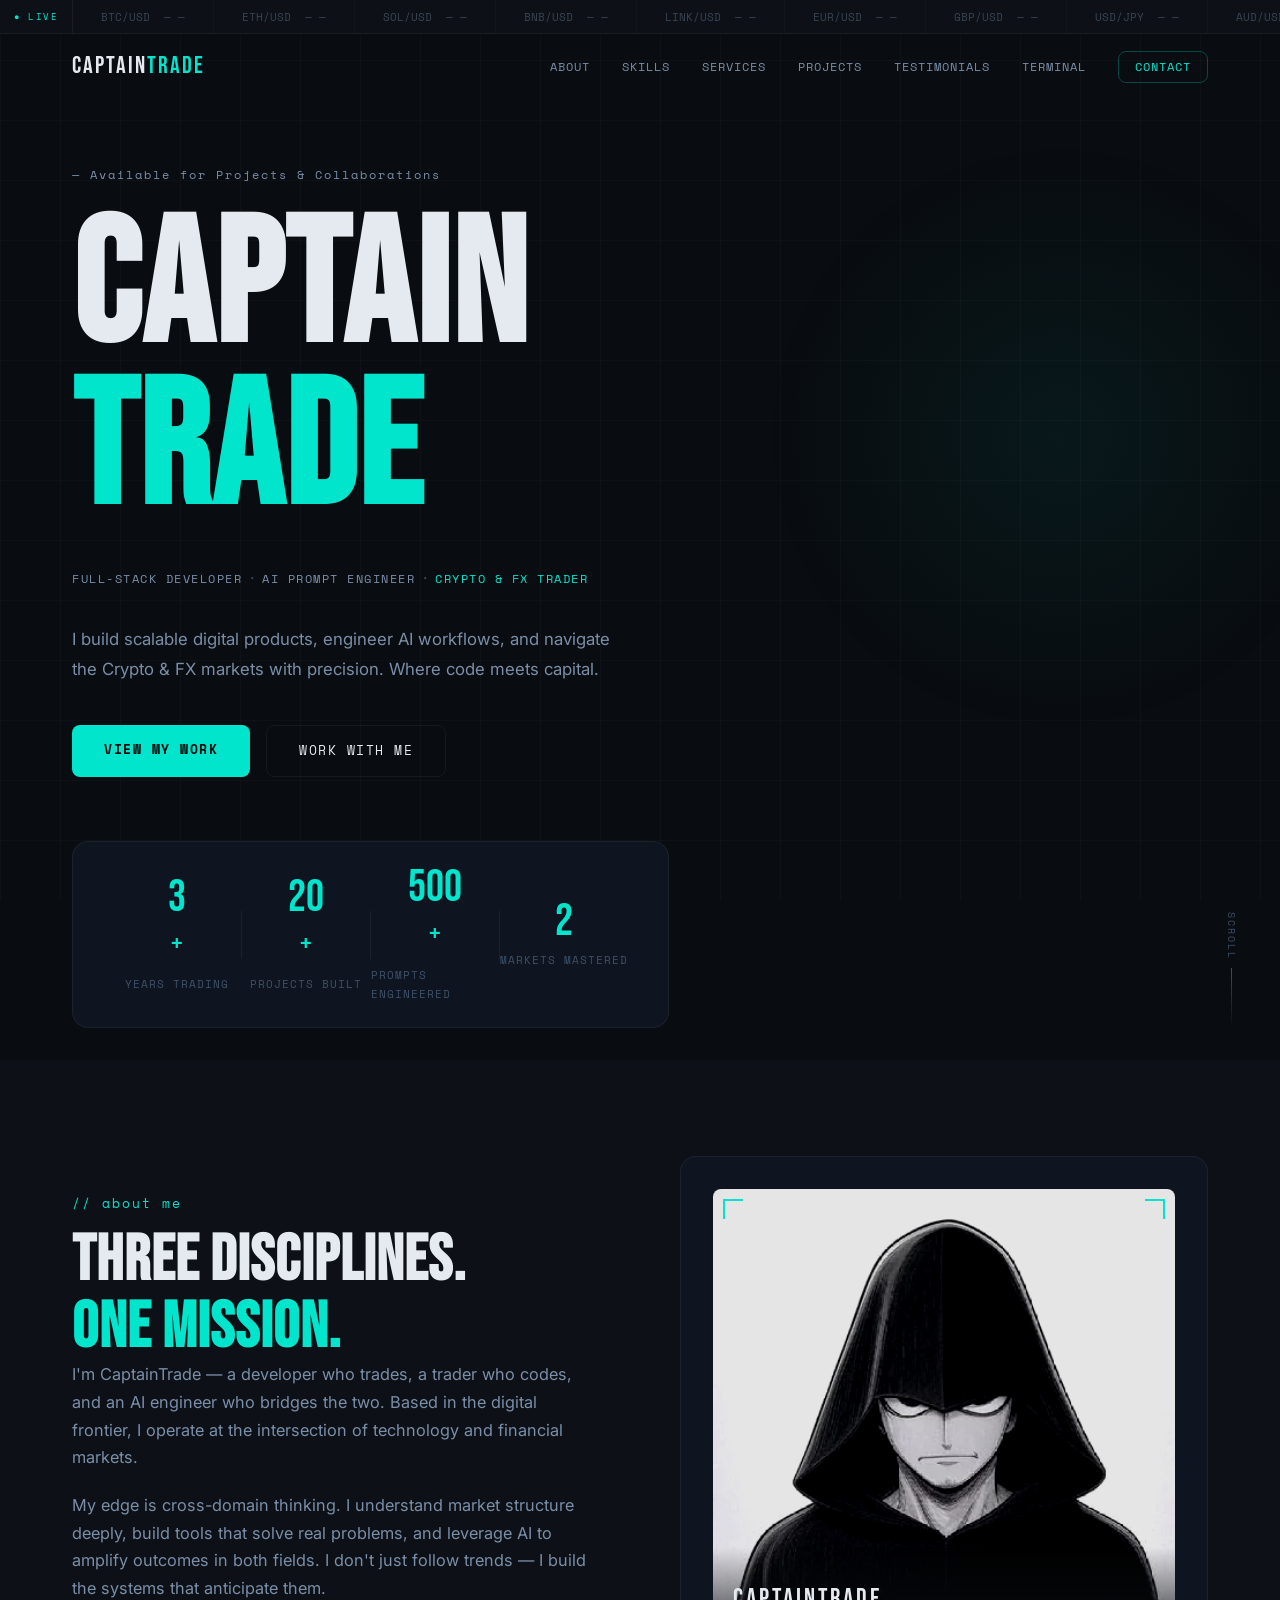
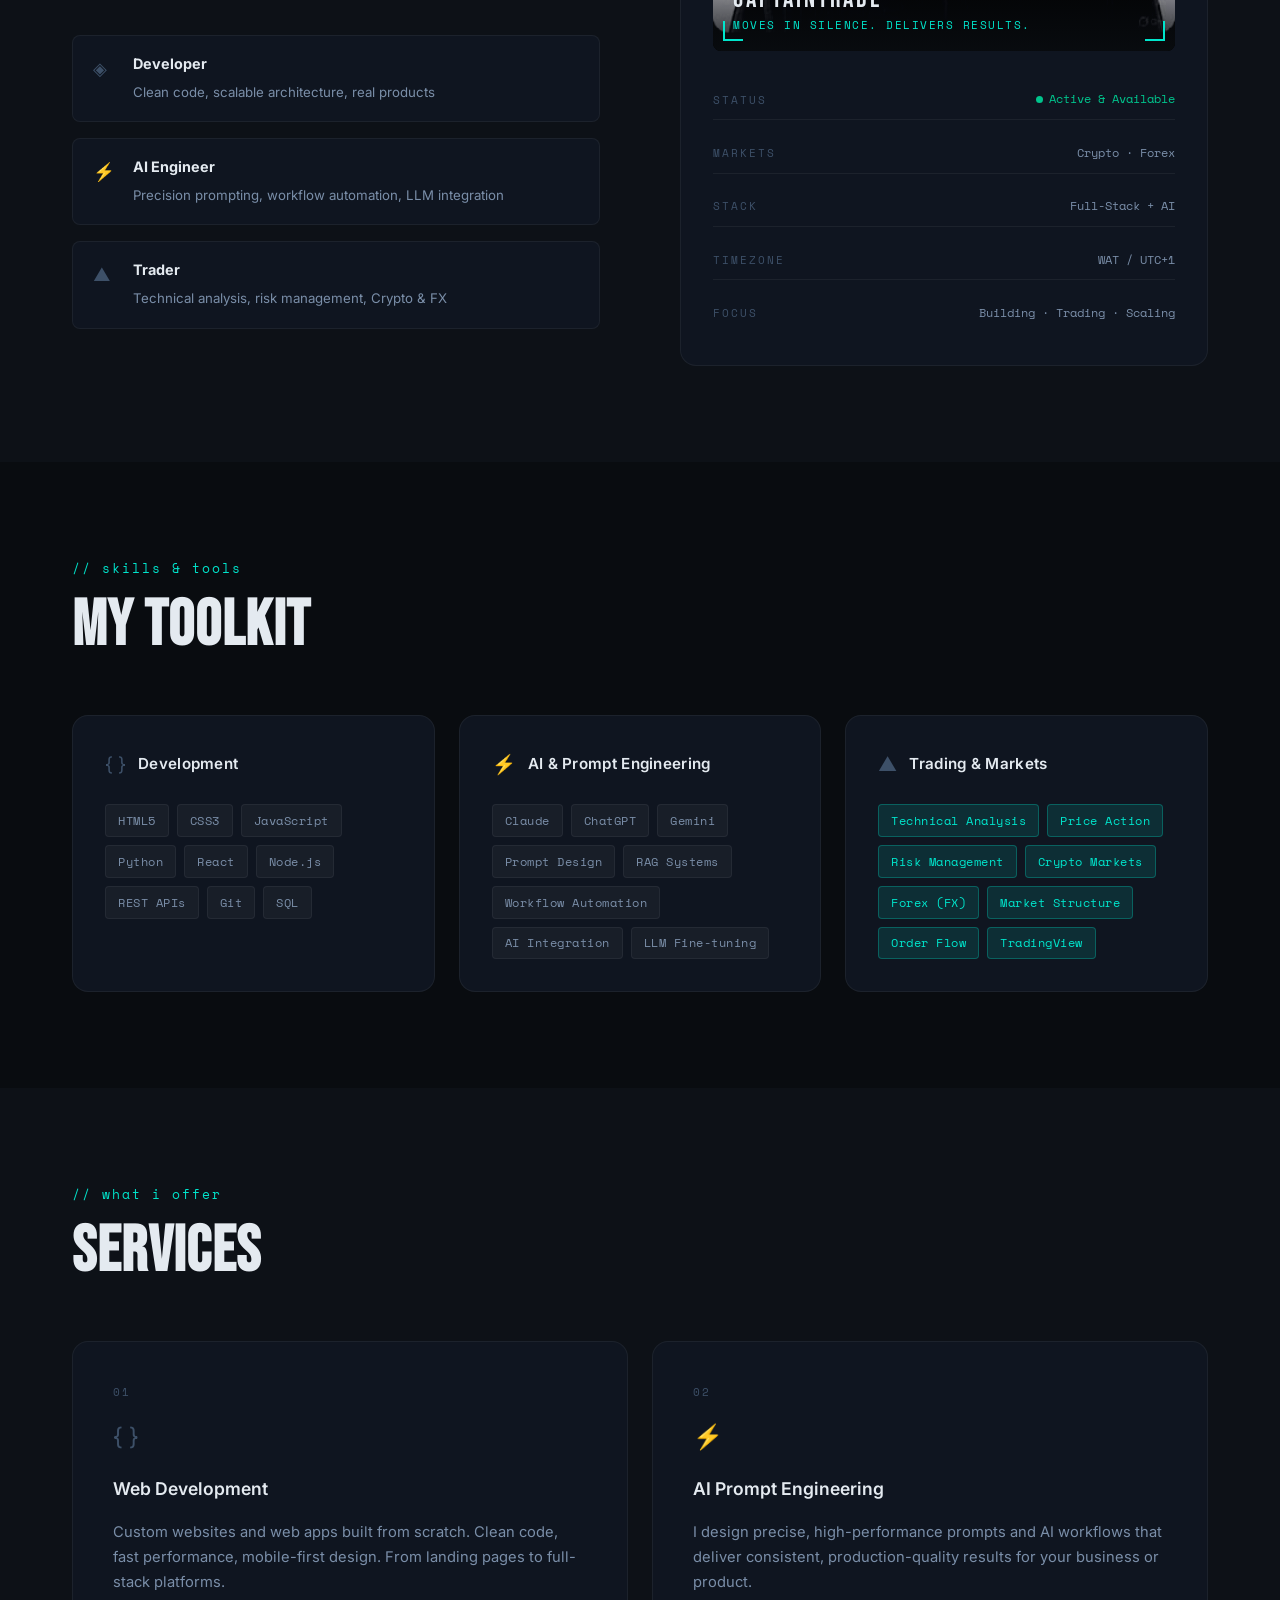
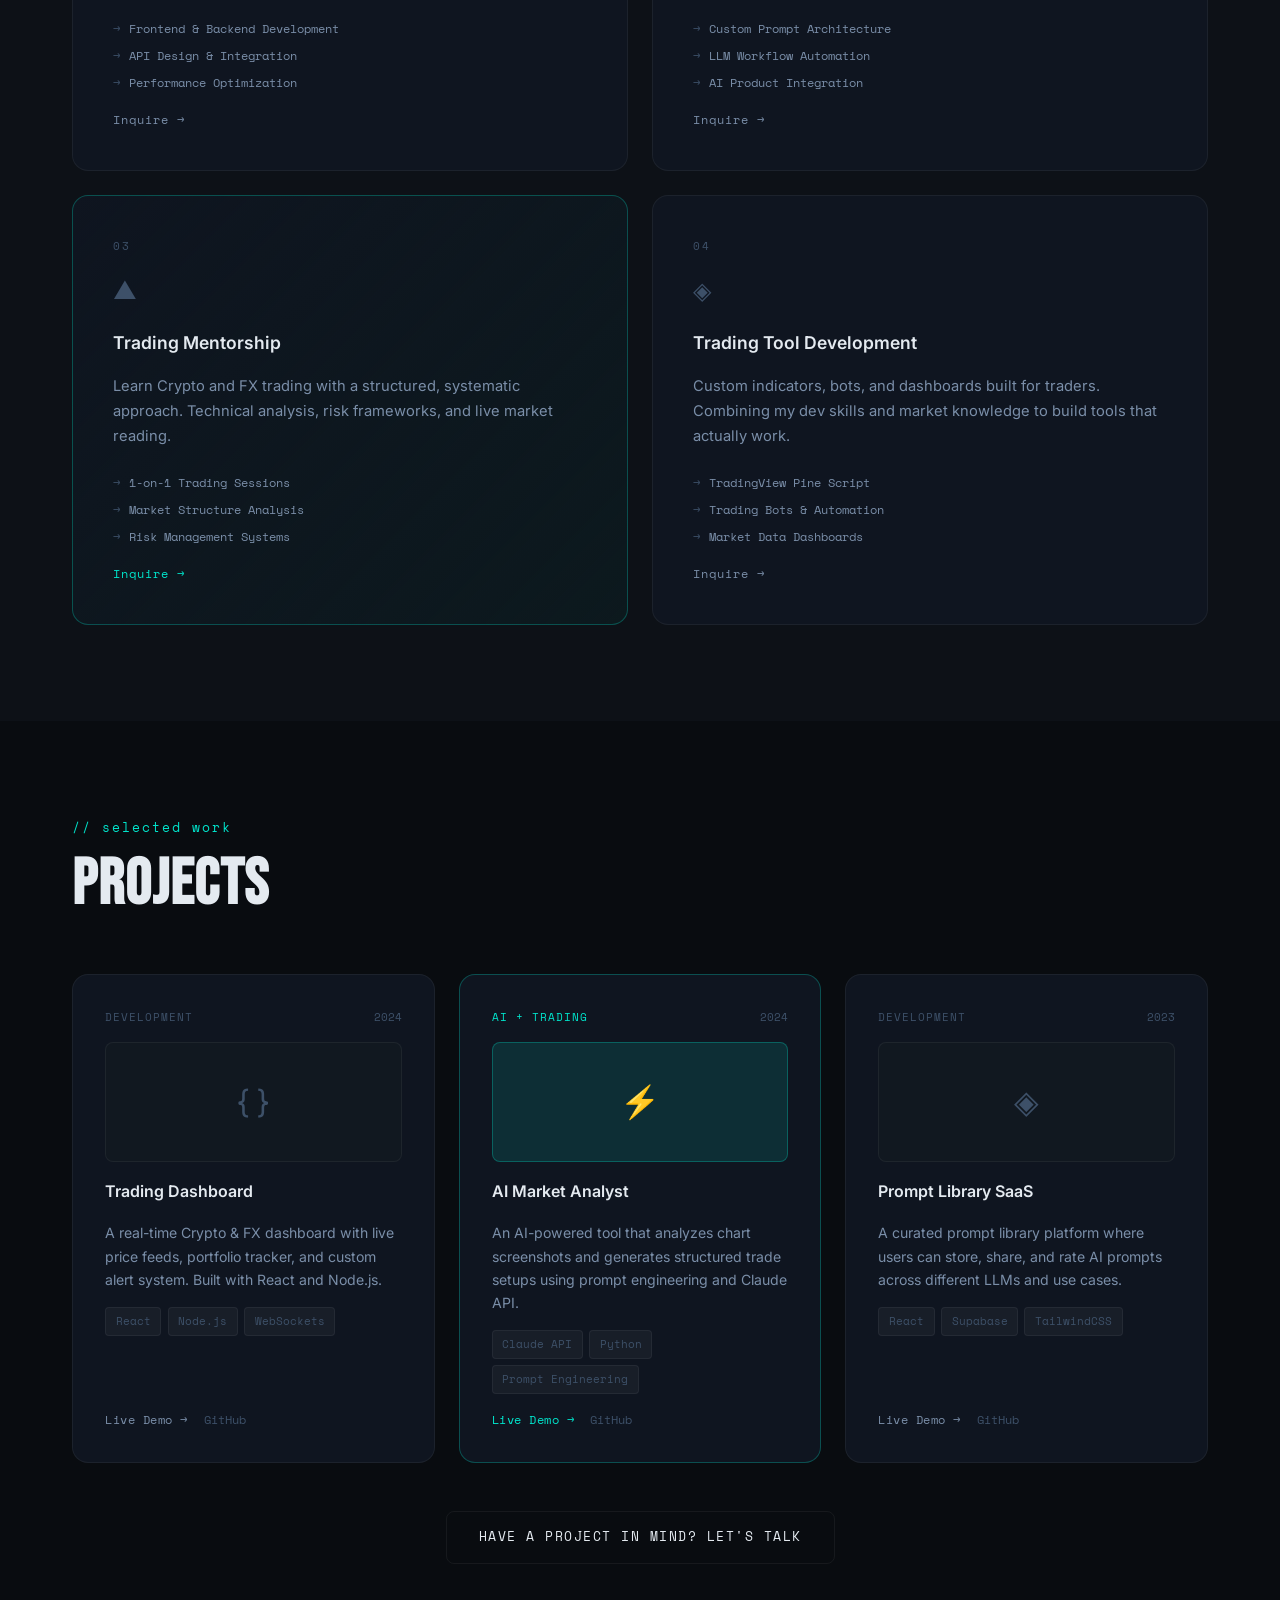
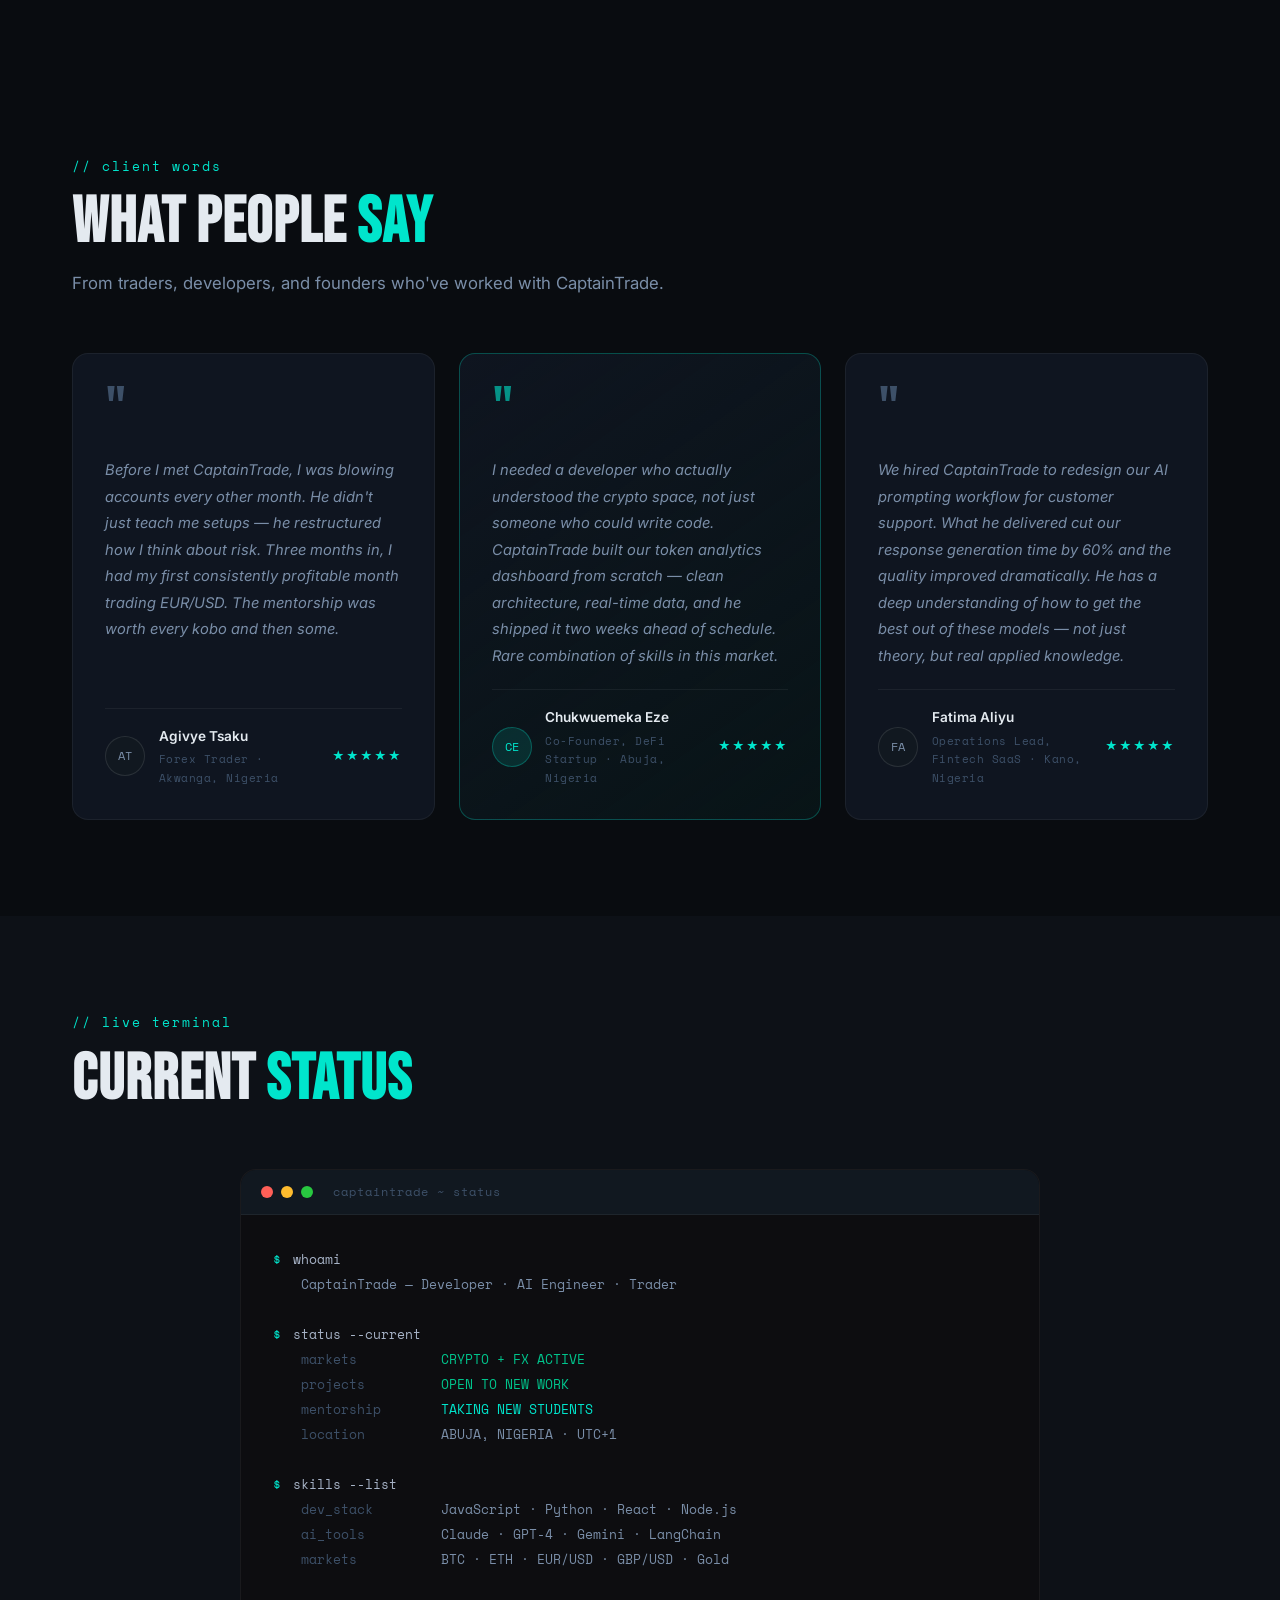
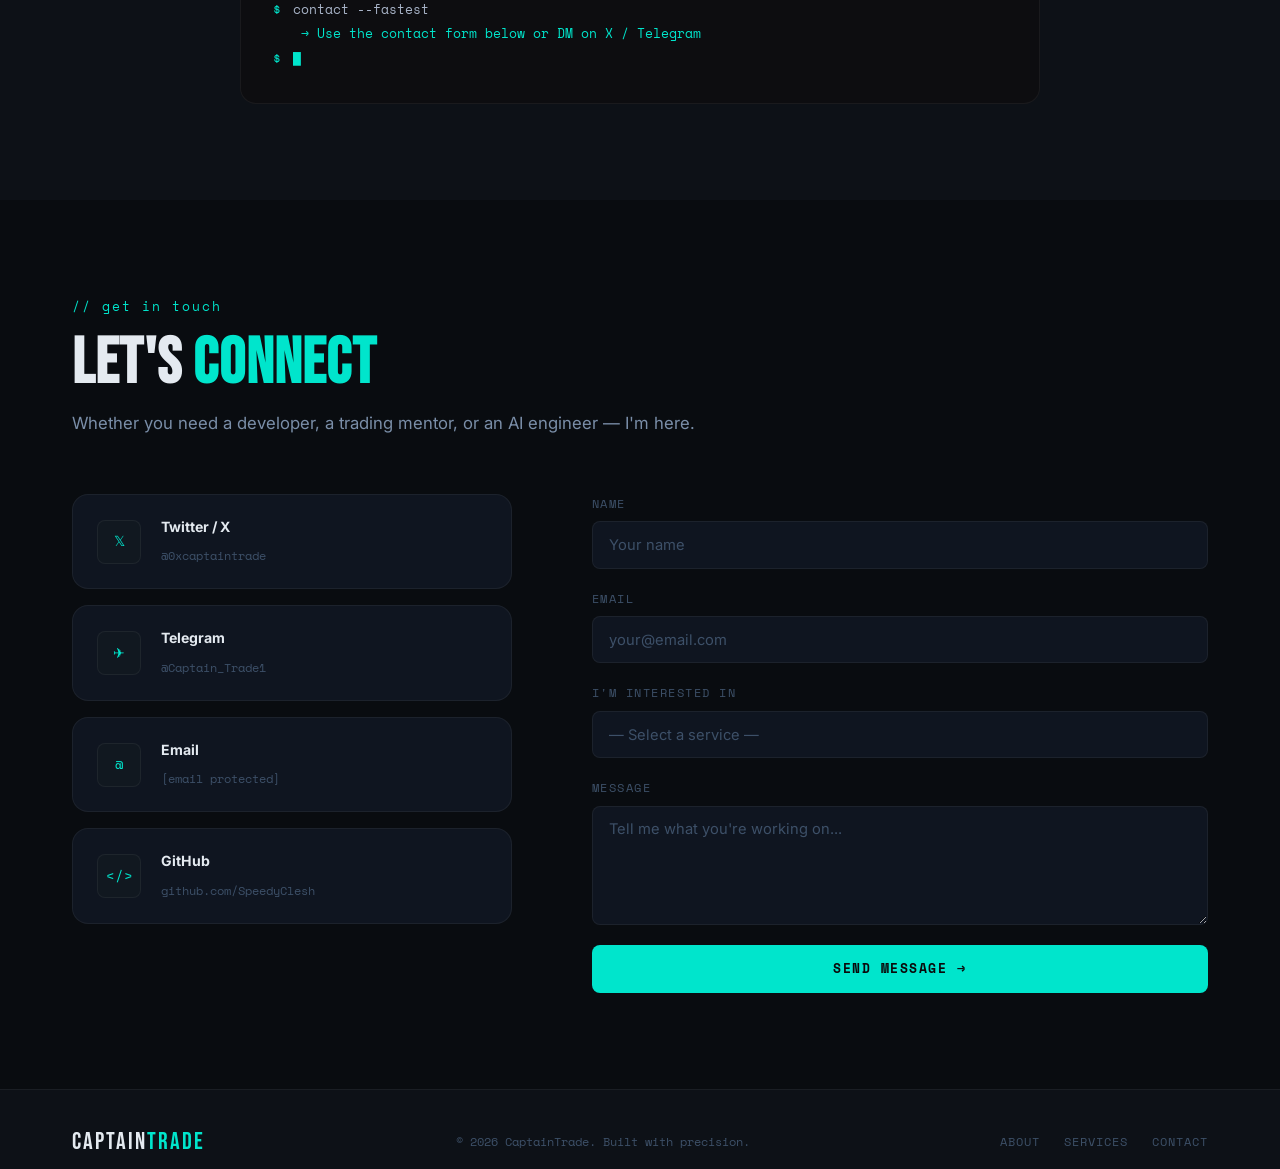
==== index.html @ 2d7ec00e "feat: testimonials section + live ticker upgrade" ====
<!DOCTYPE html>
<html lang="en">
<head>
  <meta charset="UTF-8" />
  <meta name="viewport" content="width=device-width, initial-scale=1.0" />

  <!-- Primary SEO -->
  <title>CaptainTrade | Developer · AI Prompt Engineer · Crypto & FX Trader</title>
  <meta name="description" content="CaptainTrade — Full-stack developer, AI Prompt Engineer, and professional Crypto & FX Trader based in Abuja, Nigeria. Building scalable products and navigating financial markets with precision." />
  <meta name="keywords" content="CaptainTrade, web developer Nigeria, AI prompt engineer, crypto trader, forex trader, FX trading, full stack developer Abuja, trading mentorship" />
  <meta name="author" content="CaptainTrade" />
  <meta name="robots" content="index, follow" />
  <meta name="theme-color" content="#090C10" />
  <link rel="canonical" href="https://captaintrade.netlify.app/" />

  <!-- Open Graph -->
  <meta property="og:type" content="website" />
  <meta property="og:url" content="https://captaintrade.netlify.app/" />
  <meta property="og:title" content="CaptainTrade | Developer · AI Engineer · Trader" />
  <meta property="og:description" content="Full-stack developer, AI Prompt Engineer, and professional Crypto & FX Trader. Where code meets capital." />
  <meta property="og:image" content="assets/images/pfp.jpg" />
  <meta property="og:image:width" content="400" />
  <meta property="og:image:height" content="400" />
  <meta property="og:locale" content="en_NG" />
  <meta property="og:site_name" content="CaptainTrade" />

  <!-- Twitter Card -->
  <meta name="twitter:card" content="summary_large_image" />
  <meta name="twitter:site" content="@0xcaptaintrade" />
  <meta name="twitter:creator" content="@0xcaptaintrade" />
  <meta name="twitter:title" content="CaptainTrade | Developer · AI Engineer · Trader" />
  <meta name="twitter:description" content="Full-stack developer, AI Prompt Engineer, and professional Crypto & FX Trader. Where code meets capital." />
  <meta name="twitter:image" content="assets/images/pfp.jpg" />

  <!-- Structured Data (JSON-LD) — helps Google understand who you are -->
  <script type="application/ld+json">
  {
    "@context": "https://schema.org",
    "@type": "Person",
    "name": "CaptainTrade",
    "url": "https://captaintrade.netlify.app/",
    "image": "assets/images/pfp.jpg",
    "jobTitle": "Full-Stack Developer & Trader",
    "description": "Full-stack developer, AI Prompt Engineer, and professional Crypto & FX Trader.",
    "address": { "@type": "PostalAddress", "addressLocality": "Abuja", "addressCountry": "NG" },
    "sameAs": [
      "https://twitter.com/0xcaptaintrade",
      "https://t.me/Captain_Trade1",
      "https://github.com/SpeedyClesh"
    ]
  }
  </script>

  <!-- Favicon -->
  <link rel="icon" type="image/x-icon" href="favicon.ico" />

  <!-- Performance: preconnect to font servers -->
  <link rel="preconnect" href="https://fonts.googleapis.com" />
  <link rel="preconnect" href="https://fonts.gstatic.com" crossorigin />

  <!-- Fonts: display=swap prevents invisible text during load -->
  <link href="https://fonts.googleapis.com/css2?family=Space+Mono:ital,wght@0,400;0,700;1,400&family=Bebas+Neue&family=Inter:wght@300;400;500;600&display=swap" rel="stylesheet" />

  <!-- Stylesheet -->
  <link rel="stylesheet" href="css/style.css" />
</head>
<body>

  <!-- ========== TICKER TAPE ========== -->
  <div class="ticker-wrapper">
    <div class="ticker-track" id="tickerTrack">
      <span class="tick" id="t-BTC">BTC/USD &nbsp;— —</span>
      <span class="tick" id="t-ETH">ETH/USD &nbsp;— —</span>
      <span class="tick" id="t-SOL">SOL/USD &nbsp;— —</span>
      <span class="tick" id="t-BNB">BNB/USD &nbsp;— —</span>
      <span class="tick" id="t-LINK">LINK/USD &nbsp;— —</span>
      <span class="tick" id="t-EUR">EUR/USD &nbsp;— —</span>
      <span class="tick" id="t-GBP">GBP/USD &nbsp;— —</span>
      <span class="tick" id="t-JPY">USD/JPY &nbsp;— —</span>
      <span class="tick" id="t-AUD">AUD/USD &nbsp;— —</span>
      <span class="tick" id="t-XAU">XAU/USD &nbsp;— —</span>
      <!-- duplicate set for seamless loop — updated by JS -->
      <span class="tick" id="t-BTC2">BTC/USD &nbsp;— —</span>
      <span class="tick" id="t-ETH2">ETH/USD &nbsp;— —</span>
      <span class="tick" id="t-SOL2">SOL/USD &nbsp;— —</span>
      <span class="tick" id="t-BNB2">BNB/USD &nbsp;— —</span>
      <span class="tick" id="t-LINK2">LINK/USD &nbsp;— —</span>
      <span class="tick" id="t-EUR2">EUR/USD &nbsp;— —</span>
      <span class="tick" id="t-GBP2">GBP/USD &nbsp;— —</span>
      <span class="tick" id="t-JPY2">USD/JPY &nbsp;— —</span>
      <span class="tick" id="t-AUD2">AUD/USD &nbsp;— —</span>
      <span class="tick" id="t-XAU2">XAU/USD &nbsp;— —</span>
    </div>
  </div>

  <!-- ========== NAVBAR ========== -->
  <nav id="navbar">
    <div class="nav-inner">
      <a href="#home" class="nav-logo">CAPTAIN<span>TRADE</span></a>
      <ul class="nav-links">
        <li><a href="#about">About</a></li>
        <li><a href="#skills">Skills</a></li>
        <li><a href="#services">Services</a></li>
        <li><a href="#projects">Projects</a></li>
        <li><a href="#testimonials">Testimonials</a></li>
        <li><a href="#terminal">Terminal</a></li>
        <li><a href="#contact" class="nav-cta">Contact</a></li>
      </ul>
      <button class="burger" id="burger" aria-label="Toggle menu">
        <span></span><span></span><span></span>
      </button>
    </div>
  </nav>

  <!-- Mobile Menu -->
  <div class="mobile-menu" id="mobileMenu">
    <ul>
      <li><a href="#about" class="mob-link">About</a></li>
      <li><a href="#skills" class="mob-link">Skills</a></li>
      <li><a href="#services" class="mob-link">Services</a></li>
      <li><a href="#projects" class="mob-link">Projects</a></li>
      <li><a href="#testimonials" class="mob-link">Testimonials</a></li>
      <li><a href="#terminal" class="mob-link">Terminal</a></li>
      <li><a href="#contact" class="mob-link">Contact</a></li>
    </ul>
  </div>

  <!-- ========== HERO ========== -->
  <section id="home" class="hero">
    <div class="hero-bg-grid"></div>
    <div class="hero-glow"></div>
    <div class="hero-content reveal">
      <p class="hero-eyebrow">— Available for Projects & Collaborations</p>
      <h1 class="hero-name">CAPTAIN<br /><span class="accent">TRADE</span></h1>
      <div class="hero-roles">
        <span class="role-tag">Full-Stack Developer</span>
        <span class="role-sep">·</span>
        <span class="role-tag">AI Prompt Engineer</span>
        <span class="role-sep">·</span>
        <span class="role-tag accent-tag">Crypto &amp; FX Trader</span>
      </div>
      <p class="hero-sub">
        I build scalable digital products, engineer AI workflows, and navigate the Crypto &amp; FX markets with precision. Where code meets capital.
      </p>
      <div class="hero-actions">
        <a href="#projects" class="btn-primary">View My Work</a>
        <a href="#contact" class="btn-outline">Work With Me</a>
      </div>
    </div>
    <div class="hero-stat-row reveal-delay">
      <div class="hero-stat">
        <span class="stat-num" data-target="3">0</span><span class="stat-plus">+</span>
        <span class="stat-label">Years Trading</span>
      </div>
      <div class="hero-stat-divider"></div>
      <div class="hero-stat">
        <span class="stat-num" data-target="20">0</span><span class="stat-plus">+</span>
        <span class="stat-label">Projects Built</span>
      </div>
      <div class="hero-stat-divider"></div>
      <div class="hero-stat">
        <span class="stat-num" data-target="500">0</span><span class="stat-plus">+</span>
        <span class="stat-label">Prompts Engineered</span>
      </div>
      <div class="hero-stat-divider"></div>
      <div class="hero-stat">
        <span class="stat-num" data-target="2">0</span>
        <span class="stat-label">Markets Mastered</span>
      </div>
    </div>
    <a href="#about" class="scroll-down">
      <span>Scroll</span>
      <div class="scroll-arrow"></div>
    </a>
  </section>

  <!-- ========== ABOUT ========== -->
  <section id="about" class="section about-section">
    <div class="container">
      <div class="about-grid">
        <div class="about-left reveal">
          <p class="section-label">// about me</p>
          <h2 class="section-title">Three Disciplines.<br /><span class="accent">One Mission.</span></h2>
          <p class="about-text">
            I'm CaptainTrade — a developer who trades, a trader who codes, and an AI engineer who bridges the two. Based in the digital frontier, I operate at the intersection of technology and financial markets.
          </p>
          <p class="about-text">
            My edge is cross-domain thinking. I understand market structure deeply, build tools that solve real problems, and leverage AI to amplify outcomes in both fields. I don't just follow trends — I build the systems that anticipate them.
          </p>
          <div class="about-highlights">
            <div class="highlight-item">
              <div class="highlight-icon">◈</div>
              <div>
                <strong>Developer</strong>
                <span>Clean code, scalable architecture, real products</span>
              </div>
            </div>
            <div class="highlight-item">
              <div class="highlight-icon accent">⚡</div>
              <div>
                <strong>AI Engineer</strong>
                <span>Precision prompting, workflow automation, LLM integration</span>
              </div>
            </div>
            <div class="highlight-item">
              <div class="highlight-icon">▲</div>
              <div>
                <strong>Trader</strong>
                <span>Technical analysis, risk management, Crypto & FX</span>
              </div>
            </div>
          </div>
        </div>
        <div class="about-right reveal-right">
          <div class="about-card">
            <div class="pfp-frame">
              <div class="pfp-corner tl"></div>
              <div class="pfp-corner tr"></div>
              <div class="pfp-corner bl"></div>
              <div class="pfp-corner br"></div>
              <picture>
                <source srcset="assets/images/pfp.webp" type="image/webp" />
                <img src="assets/images/pfp.jpg" alt="CaptainTrade — Developer, AI Engineer & Trader" class="pfp-large" loading="eager" decoding="async" width="400" height="400" />
              </picture>
              <div class="pfp-overlay-label">
                <span class="pfp-tag">CAPTAINTRADE</span>
                <span class="pfp-sub">Moves in silence. Delivers results.</span>
              </div>
            </div>
            <div class="card-data">
              <div class="data-row">
                <span class="data-key">STATUS</span>
                <span class="data-val status-live"><span class="dot"></span>Active &amp; Available</span>
              </div>
              <div class="data-row">
                <span class="data-key">MARKETS</span>
                <span class="data-val">Crypto · Forex</span>
              </div>
              <div class="data-row">
                <span class="data-key">STACK</span>
                <span class="data-val">Full-Stack + AI</span>
              </div>
              <div class="data-row">
                <span class="data-key">TIMEZONE</span>
                <span class="data-val">WAT / UTC+1</span>
              </div>
              <div class="data-row">
                <span class="data-key">FOCUS</span>
                <span class="data-val">Building · Trading · Scaling</span>
              </div>
            </div>
          </div>
        </div>
      </div>
    </div>
  </section>

  <!-- ========== SKILLS ========== -->
  <section id="skills" class="section skills-section">
    <div class="container">
      <div class="section-header reveal">
        <p class="section-label">// skills &amp; tools</p>
        <h2 class="section-title">My Toolkit</h2>
      </div>
      <div class="skills-grid">
        <div class="skill-category reveal">
          <div class="skill-cat-header">
            <span class="skill-cat-icon">{ }</span>
            <h3>Development</h3>
          </div>
          <div class="skill-tags">
            <span class="stag">HTML5</span>
            <span class="stag">CSS3</span>
            <span class="stag">JavaScript</span>
            <span class="stag">Python</span>
            <span class="stag">React</span>
            <span class="stag">Node.js</span>
            <span class="stag">REST APIs</span>
            <span class="stag">Git</span>
            <span class="stag">SQL</span>
          </div>
        </div>
        <div class="skill-category reveal">
          <div class="skill-cat-header">
            <span class="skill-cat-icon accent">⚡</span>
            <h3>AI &amp; Prompt Engineering</h3>
          </div>
          <div class="skill-tags">
            <span class="stag">Claude</span>
            <span class="stag">ChatGPT</span>
            <span class="stag">Gemini</span>
            <span class="stag">Prompt Design</span>
            <span class="stag">RAG Systems</span>
            <span class="stag">Workflow Automation</span>
            <span class="stag">AI Integration</span>
            <span class="stag">LLM Fine-tuning</span>
          </div>
        </div>
        <div class="skill-category reveal">
          <div class="skill-cat-header">
            <span class="skill-cat-icon">▲</span>
            <h3>Trading &amp; Markets</h3>
          </div>
          <div class="skill-tags">
            <span class="stag accent-stag">Technical Analysis</span>
            <span class="stag accent-stag">Price Action</span>
            <span class="stag accent-stag">Risk Management</span>
            <span class="stag accent-stag">Crypto Markets</span>
            <span class="stag accent-stag">Forex (FX)</span>
            <span class="stag accent-stag">Market Structure</span>
            <span class="stag accent-stag">Order Flow</span>
            <span class="stag accent-stag">TradingView</span>
          </div>
        </div>
      </div>
    </div>
  </section>

  <!-- ========== SERVICES ========== -->
  <section id="services" class="section services-section">
    <div class="container">
      <div class="section-header reveal">
        <p class="section-label">// what i offer</p>
        <h2 class="section-title">Services</h2>
      </div>
      <div class="services-grid">
        <div class="service-card reveal">
          <div class="service-num">01</div>
          <div class="service-icon">{ }</div>
          <h3>Web Development</h3>
          <p>Custom websites and web apps built from scratch. Clean code, fast performance, mobile-first design. From landing pages to full-stack platforms.</p>
          <ul class="service-list">
            <li>Frontend & Backend Development</li>
            <li>API Design & Integration</li>
            <li>Performance Optimization</li>
          </ul>
          <a href="#contact" class="service-link">Inquire →</a>
        </div>
        <div class="service-card reveal">
          <div class="service-num">02</div>
          <div class="service-icon accent">⚡</div>
          <h3>AI Prompt Engineering</h3>
          <p>I design precise, high-performance prompts and AI workflows that deliver consistent, production-quality results for your business or product.</p>
          <ul class="service-list">
            <li>Custom Prompt Architecture</li>
            <li>LLM Workflow Automation</li>
            <li>AI Product Integration</li>
          </ul>
          <a href="#contact" class="service-link">Inquire →</a>
        </div>
        <div class="service-card reveal featured-card">
          <div class="service-num">03</div>
          <div class="service-icon">▲</div>
          <h3>Trading Mentorship</h3>
          <p>Learn Crypto and FX trading with a structured, systematic approach. Technical analysis, risk frameworks, and live market reading.</p>
          <ul class="service-list">
            <li>1-on-1 Trading Sessions</li>
            <li>Market Structure Analysis</li>
            <li>Risk Management Systems</li>
          </ul>
          <a href="#contact" class="service-link accent">Inquire →</a>
        </div>
        <div class="service-card reveal">
          <div class="service-num">04</div>
          <div class="service-icon">◈</div>
          <h3>Trading Tool Development</h3>
          <p>Custom indicators, bots, and dashboards built for traders. Combining my dev skills and market knowledge to build tools that actually work.</p>
          <ul class="service-list">
            <li>TradingView Pine Script</li>
            <li>Trading Bots & Automation</li>
            <li>Market Data Dashboards</li>
          </ul>
          <a href="#contact" class="service-link">Inquire →</a>
        </div>
      </div>
    </div>
  </section>

  <!-- ========== PROJECTS ========== -->
  <section id="projects" class="section projects-section">
    <div class="container">
      <div class="section-header reveal">
        <p class="section-label">// selected work</p>
        <h2 class="section-title">Projects</h2>
      </div>
      <div class="projects-grid">
        <div class="project-card reveal">
          <div class="project-top">
            <span class="project-type">Development</span>
            <span class="project-year">2024</span>
          </div>
          <div class="project-img-placeholder">
            <div class="proj-icon">{ }</div>
          </div>
          <h3 class="project-title">Trading Dashboard</h3>
          <p class="project-desc">A real-time Crypto &amp; FX dashboard with live price feeds, portfolio tracker, and custom alert system. Built with React and Node.js.</p>
          <div class="project-tags">
            <span>React</span><span>Node.js</span><span>WebSockets</span>
          </div>
          <div class="project-links">
            <a href="#" class="proj-link">Live Demo →</a>
            <a href="#" class="proj-link-ghost">GitHub</a>
          </div>
        </div>
        <div class="project-card reveal featured-proj">
          <div class="project-top">
            <span class="project-type accent-type">AI + Trading</span>
            <span class="project-year">2024</span>
          </div>
          <div class="project-img-placeholder accent-proj-bg">
            <div class="proj-icon">⚡</div>
          </div>
          <h3 class="project-title">AI Market Analyst</h3>
          <p class="project-desc">An AI-powered tool that analyzes chart screenshots and generates structured trade setups using prompt engineering and Claude API.</p>
          <div class="project-tags">
            <span>Claude API</span><span>Python</span><span>Prompt Engineering</span>
          </div>
          <div class="project-links">
            <a href="#" class="proj-link accent">Live Demo →</a>
            <a href="#" class="proj-link-ghost">GitHub</a>
          </div>
        </div>
        <div class="project-card reveal">
          <div class="project-top">
            <span class="project-type">Development</span>
            <span class="project-year">2023</span>
          </div>
          <div class="project-img-placeholder">
            <div class="proj-icon">◈</div>
          </div>
          <h3 class="project-title">Prompt Library SaaS</h3>
          <p class="project-desc">A curated prompt library platform where users can store, share, and rate AI prompts across different LLMs and use cases.</p>
          <div class="project-tags">
            <span>React</span><span>Supabase</span><span>TailwindCSS</span>
          </div>
          <div class="project-links">
            <a href="#" class="proj-link">Live Demo →</a>
            <a href="#" class="proj-link-ghost">GitHub</a>
          </div>
        </div>
      </div>
      <div class="projects-cta reveal">
        <a href="#contact" class="btn-outline">Have a Project in Mind? Let's Talk</a>
      </div>
    </div>
  </section>

  <!-- ========== TESTIMONIALS ========== -->
  <section id="testimonials" class="section testimonials-section">
    <div class="container">
      <div class="section-header reveal">
        <p class="section-label">// client words</p>
        <h2 class="section-title">What People <span class="accent">Say</span></h2>
        <p class="section-sub">From traders, developers, and founders who've worked with CaptainTrade.</p>
      </div>
      <div class="testi-grid">

        <div class="testi-card reveal">
          <div class="testi-quote-mark">"</div>
          <p class="testi-body">
            Before I met CaptainTrade, I was blowing accounts every other month. He didn't just teach me setups — he restructured how I think about risk. Three months in, I had my first consistently profitable month trading EUR/USD. The mentorship was worth every kobo and then some.
          </p>
          <div class="testi-footer">
            <div class="testi-avatar">AT</div>
            <div class="testi-meta">
              <strong>Agivye Tsaku</strong>
              <span>Forex Trader · Akwanga, Nigeria</span>
            </div>
            <div class="testi-stars">★★★★★</div>
          </div>
        </div>

        <div class="testi-card reveal featured-testi">
          <div class="testi-quote-mark accent">"</div>
          <p class="testi-body">
            I needed a developer who actually understood the crypto space, not just someone who could write code. CaptainTrade built our token analytics dashboard from scratch — clean architecture, real-time data, and he shipped it two weeks ahead of schedule. Rare combination of skills in this market.
          </p>
          <div class="testi-footer">
            <div class="testi-avatar accent-avatar">CE</div>
            <div class="testi-meta">
              <strong>Chukwuemeka Eze</strong>
              <span>Co-Founder, DeFi Startup · Abuja, Nigeria</span>
            </div>
            <div class="testi-stars">★★★★★</div>
          </div>
        </div>

        <div class="testi-card reveal">
          <div class="testi-quote-mark">"</div>
          <p class="testi-body">
            We hired CaptainTrade to redesign our AI prompting workflow for customer support. What he delivered cut our response generation time by 60% and the quality improved dramatically. He has a deep understanding of how to get the best out of these models — not just theory, but real applied knowledge.
          </p>
          <div class="testi-footer">
            <div class="testi-avatar">FA</div>
            <div class="testi-meta">
              <strong>Fatima Aliyu</strong>
              <span>Operations Lead, Fintech SaaS · Kano, Nigeria</span>
            </div>
            <div class="testi-stars">★★★★★</div>
          </div>
        </div>

      </div>
    </div>
  </section>

  <!-- ========== TERMINAL / STATS ========== -->
  <section id="terminal" class="section terminal-section">
    <div class="container">
      <div class="section-header reveal">
        <p class="section-label">// live terminal</p>
        <h2 class="section-title">Current <span class="accent">Status</span></h2>
      </div>
      <div class="terminal-box reveal">
        <div class="terminal-topbar">
          <span class="tb-dot red"></span>
          <span class="tb-dot yellow"></span>
          <span class="tb-dot green"></span>
          <span class="tb-title">captaintrade ~ status</span>
        </div>
        <div class="terminal-body">
          <div class="t-line"><span class="t-prompt">$</span> <span class="t-cmd">whoami</span></div>
          <div class="t-line t-out">CaptainTrade — Developer · AI Engineer · Trader</div>
          <br />
          <div class="t-line"><span class="t-prompt">$</span> <span class="t-cmd">status --current</span></div>
          <div class="t-line t-out"><span class="t-key">markets     </span><span class="t-val green">CRYPTO + FX ACTIVE</span></div>
          <div class="t-line t-out"><span class="t-key">projects    </span><span class="t-val green">OPEN TO NEW WORK</span></div>
          <div class="t-line t-out"><span class="t-key">mentorship  </span><span class="t-val accent">TAKING NEW STUDENTS</span></div>
          <div class="t-line t-out"><span class="t-key">location    </span><span class="t-val">ABUJA, NIGERIA · UTC+1</span></div>
          <br />
          <div class="t-line"><span class="t-prompt">$</span> <span class="t-cmd">skills --list</span></div>
          <div class="t-line t-out"><span class="t-key">dev_stack   </span><span class="t-val">JavaScript · Python · React · Node.js</span></div>
          <div class="t-line t-out"><span class="t-key">ai_tools    </span><span class="t-val">Claude · GPT-4 · Gemini · LangChain</span></div>
          <div class="t-line t-out"><span class="t-key">markets     </span><span class="t-val">BTC · ETH · EUR/USD · GBP/USD · Gold</span></div>
          <br />
          <div class="t-line"><span class="t-prompt">$</span> <span class="t-cmd">contact --fastest</span></div>
          <div class="t-line t-out"><span class="t-val accent">→ Use the contact form below or DM on X / Telegram</span></div>
          <div class="t-line t-cursor"><span class="t-prompt">$</span> <span class="cursor-blink">█</span></div>
        </div>
      </div>
    </div>
  </section>

  <!-- ========== CONTACT ========== -->
  <section id="contact" class="section contact-section">
    <div class="container">
      <div class="section-header reveal">
        <p class="section-label">// get in touch</p>
        <h2 class="section-title">Let's <span class="accent">Connect</span></h2>
        <p class="section-sub">Whether you need a developer, a trading mentor, or an AI engineer — I'm here.</p>
      </div>
      <div class="contact-grid">
        <div class="contact-left reveal">
          <div class="contact-links">
            <a href="https://twitter.com/0xcaptaintrade" target="_blank" class="contact-social">
              <div class="social-icon">𝕏</div>
              <div>
                <strong>Twitter / X</strong>
                <span>@0xcaptaintrade</span>
              </div>
            </a>
            <a href="https://t.me/Captain_Trade1" target="_blank" class="contact-social">
              <div class="social-icon">✈</div>
              <div>
                <strong>Telegram</strong>
                <span>@Captain_Trade1</span>
              </div>
            </a>
            <a href="#" class="contact-social" id="emailLink">
              <div class="social-icon">@</div>
              <div>
                <strong>Email</strong>
                <span id="emailDisplay"><span class="__cf_email__" data-cfemail="7714160703161e190305161312474637101a161e1b5914181a">[email&#160;protected]</span></span>
              </div>
            </a>
            <a href="https://github.com/SpeedyClesh" target="_blank" class="contact-social">
              <div class="social-icon">&lt;/&gt;</div>
              <div>
                <strong>GitHub</strong>
                <span>github.com/SpeedyClesh</span>
              </div>
            </a>
          </div>
        </div>
        <div class="contact-right reveal-right">
          <form class="contact-form" id="contactForm" action="https://formspree.io/f/YOUR_FORM_ID" method="POST">
            <!-- Formspree config -->
            <input type="hidden" name="_subject" value="New message from CaptainTrade.dev" />
            <input type="hidden" name="_next" value="" />
            <input type="text" name="_gotcha" style="display:none" />
            <div class="form-group">
              <label for="name">Name</label>
              <input type="text" id="name" name="name" placeholder="Your name" required />
            </div>
            <div class="form-group">
              <label for="email">Email</label>
              <input type="email" id="email" name="email" placeholder="your@email.com" required />
            </div>
            <div class="form-group">
              <label for="subject">I'm interested in</label>
              <select id="subject" name="subject">
                <option value="">— Select a service —</option>
                <option value="dev">Web Development</option>
                <option value="ai">AI Prompt Engineering</option>
                <option value="trading">Trading Mentorship</option>
                <option value="tools">Trading Tool Development</option>
                <option value="other">Something else</option>
              </select>
            </div>
            <div class="form-group">
              <label for="message">Message</label>
              <textarea id="message" name="message" rows="5" placeholder="Tell me what you're working on..." required></textarea>
            </div>
            <button type="submit" class="btn-primary full-width">Send Message →</button>
            <div id="form-success" class="form-success hidden">
              ✓ Message sent! I'll get back to you within 24h.
            </div>
            <div id="form-error" class="form-error hidden">
              ✕ Something went wrong. Please try emailing directly.
            </div>
          </form>
        </div>
      </div>
    </div>
  </section>

  <!-- ========== FOOTER ========== -->
  <footer class="footer">
    <div class="container">
      <div class="footer-inner">
        <a href="#home" class="nav-logo">CAPTAIN<span>TRADE</span></a>
        <p class="footer-copy">© 2026 CaptainTrade. Built with precision.</p>
        <div class="footer-links">
          <a href="#about">About</a>
          <a href="#services">Services</a>
                <a href="#contact">Contact</a>
        </div
      </div>
    </div>
  </footer>

  <script src="js/main.js" defer></script>
</body>
</html>
---- css/style.css ----
/* =============================================
   CAPTAINTRADE — style.css
   Theme: Ink × Precision — Navy / Teal / Grayscale
   Palette pulled from PFP: deep blacks, steel
   whites, ink greys. Accent: Teal #00E5CC
   ============================================= */

/* ---------- RESET & ROOT ---------- */
*, *::before, *::after {
  margin: 0;
  padding: 0;
  box-sizing: border-box;
}

:root {
  /* Core accent — teal precision */
  --accent: #00E5CC;
  --accent-dim: rgba(0, 229, 204, 0.12);
  --accent-border: rgba(0, 229, 204, 0.28);
  --accent-glow: rgba(0, 229, 204, 0.06);

  /* Backgrounds — ink-black to deep navy */
  --bg:      #090C10;
  --bg-2:    #0D1117;
  --bg-3:    #111820;
  --bg-card: #0F1520;
  --bg-navy: #0E1B2E;

  /* Borders */
  --border:       rgba(255,255,255,0.055);
  --border-mid:   rgba(255,255,255,0.10);
  --border-accent: rgba(0,229,204,0.28);

  /* Text — pulled from PFP grayscale */
  --text:       #E4EAF0;
  --text-muted: #7A8EA8;
  --text-dim:   #3D5068;

  /* Status */
  --green: #00C48C;
  --red:   #FF5A5A;

  /* Typography */
  --font-display: 'Bebas Neue', sans-serif;
  --font-mono:    'Space Mono', monospace;
  --font-body:    'Inter', sans-serif;

  --nav-h:    64px;
  --radius:   8px;
  --radius-lg:16px;
  --transition: 0.3s ease;
}

html {
  scroll-behavior: smooth;
  font-size: 16px;
}

body {
  background: var(--bg);
  color: var(--text);
  font-family: var(--font-body);
  line-height: 1.7;
  overflow-x: hidden;
}

/* ---------- TICKER ---------- */
.ticker-wrapper {
  width: 100%;
  background: var(--bg-2);
  border-bottom: 1px solid var(--border);
  overflow: hidden;
  height: 34px;
  display: flex;
  align-items: center;
}

.ticker-track {
  display: flex;
  gap: 0;
  animation: ticker 40s linear infinite;
  white-space: nowrap;
}

.tick {
  font-family: var(--font-mono);
  font-size: 11px;
  padding: 0 28px;
  color: var(--text-muted);
  border-right: 1px solid var(--border);
  line-height: 34px;
  transition: color 0.4s ease;
}

/* Neutral loading state — dims until real data arrives */
.tick:not(.up):not(.down) {
  opacity: 0.4;
  animation: tickPulse 1.8s ease-in-out infinite;
}

@keyframes tickPulse {
  0%, 100% { opacity: 0.4; }
  50%       { opacity: 0.7; }
}

.tick.up   { color: var(--accent); opacity: 1; animation: none; }
.tick.down { color: var(--red);    opacity: 1; animation: none; }

/* Live indicator dot in ticker bar */
.ticker-wrapper::before {
  content: '● LIVE';
  font-family: var(--font-mono);
  font-size: 9px;
  color: var(--accent);
  letter-spacing: 1.5px;
  padding: 0 14px;
  border-right: 1px solid var(--border);
  line-height: 34px;
  flex-shrink: 0;
  animation: livePulse 2s ease-in-out infinite;
}

@keyframes livePulse {
  0%, 100% { opacity: 1; }
  50%       { opacity: 0.5; }
}

@keyframes ticker {
  0% { transform: translateX(0); }
  100% { transform: translateX(-50%); }
}

/* ---------- NAVBAR ---------- */
#navbar {
  position: fixed;
  top: 34px;
  left: 0;
  width: 100%;
  z-index: 1000;
  background: transparent;
  transition: background var(--transition), box-shadow var(--transition), top var(--transition);
}

#navbar.scrolled {
  background: rgba(10,10,11,0.95);
  backdrop-filter: blur(12px);
  box-shadow: 0 1px 0 var(--border);
  top: 0;
}

.nav-inner {
  max-width: 1200px;
  margin: 0 auto;
  padding: 0 2rem;
  height: var(--nav-h);
  display: flex;
  align-items: center;
  justify-content: space-between;
}

.nav-logo {
  font-family: var(--font-display);
  font-size: 1.5rem;
  letter-spacing: 2px;
  color: var(--text);
  text-decoration: none;
}

.nav-logo span { color: var(--accent); }

.nav-links {
  list-style: none;
  display: flex;
  align-items: center;
  gap: 2rem;
}

.nav-links a {
  font-family: var(--font-mono);
  font-size: 0.75rem;
  letter-spacing: 1px;
  color: var(--text-muted);
  text-decoration: none;
  text-transform: uppercase;
  transition: color var(--transition);
}

.nav-links a:hover { color: var(--text); }

.nav-cta {
  color: var(--accent) !important;
  border: 1px solid var(--border-accent);
  padding: 0.4rem 1rem;
  border-radius: var(--radius);
  transition: background var(--transition) !important;
}

.nav-cta:hover {
  background: var(--accent-dim) !important;
}

/* Burger */
.burger {
  display: none;
  flex-direction: column;
  gap: 5px;
  background: none;
  border: none;
  cursor: pointer;
  padding: 4px;
}

.burger span {
  display: block;
  width: 24px;
  height: 2px;
  background: var(--text);
  transition: var(--transition);
}

/* Mobile Menu */
.mobile-menu {
  position: fixed;
  top: 0;
  right: -100%;
  width: 75%;
  max-width: 300px;
  height: 100vh;
  background: var(--bg-2);
  border-left: 1px solid var(--border);
  z-index: 999;
  transition: right 0.4s cubic-bezier(0.4,0,0.2,1);
  padding: 6rem 2rem 2rem;
}

.mobile-menu.open { right: 0; }

.mobile-menu ul {
  list-style: none;
  display: flex;
  flex-direction: column;
  gap: 1.5rem;
}

.mobile-menu a {
  font-family: var(--font-mono);
  font-size: 1rem;
  color: var(--text-muted);
  text-decoration: none;
  text-transform: uppercase;
  letter-spacing: 1px;
  transition: color var(--transition);
}

.mobile-menu a:hover { color: var(--accent); }

/* ---------- SECTIONS / LAYOUT ---------- */
.section {
  padding: 6rem 0;
}

.container {
  max-width: 1200px;
  margin: 0 auto;
  padding: 0 2rem;
}

.section-header {
  margin-bottom: 3.5rem;
}

.section-label {
  font-family: var(--font-mono);
  font-size: 0.8rem;
  color: var(--accent);
  letter-spacing: 2px;
  margin-bottom: 0.75rem;
  text-transform: lowercase;
}

.section-title {
  font-family: var(--font-display);
  font-size: clamp(2.5rem, 5vw, 4rem);
  line-height: 1.05;
  letter-spacing: 1px;
  color: var(--text);
}

.section-sub {
  color: var(--text-muted);
  margin-top: 0.75rem;
  font-size: 1.05rem;
}

.accent { color: var(--accent); }

/* ---------- HERO ---------- */
.hero {
  min-height: 100vh;
  display: flex;
  flex-direction: column;
  justify-content: center;
  align-items: flex-start;
  padding: calc(var(--nav-h) + 34px + 2rem) 2rem 2rem;
  max-width: 1200px;
  margin: 0 auto;
  position: relative;
}

.hero-bg-grid {
  position: fixed;
  inset: 0;
  background-image:
    linear-gradient(rgba(255,255,255,0.025) 1px, transparent 1px),
    linear-gradient(90deg, rgba(255,255,255,0.025) 1px, transparent 1px);
  background-size: 60px 60px;
  pointer-events: none;
  z-index: -1;
}

.hero-glow {
  position: absolute;
  top: 10%;
  right: -10%;
  width: 600px;
  height: 600px;
  background: radial-gradient(circle, rgba(0,229,204,0.06) 0%, transparent 70%);
  pointer-events: none;
  z-index: -1;
}

.hero-eyebrow {
  font-family: var(--font-mono);
  font-size: 0.78rem;
  color: var(--text-muted);
  letter-spacing: 2px;
  margin-bottom: 1.5rem;
}

.hero-name {
  font-family: var(--font-display);
  font-size: clamp(5rem, 14vw, 11rem);
  line-height: 0.92;
  letter-spacing: 2px;
  margin-bottom: 2rem;
}

.hero-roles {
  display: flex;
  flex-wrap: wrap;
  align-items: center;
  gap: 0.5rem;
  margin-bottom: 2rem;
}

.role-tag {
  font-family: var(--font-mono);
  font-size: 0.78rem;
  color: var(--text-muted);
  text-transform: uppercase;
  letter-spacing: 1.5px;
}

.accent-tag { color: var(--accent); }
.role-sep { color: var(--text-dim); }

.hero-sub {
  max-width: 560px;
  color: var(--text-muted);
  font-size: 1.05rem;
  margin-bottom: 2.5rem;
  line-height: 1.8;
}

.hero-actions {
  display: flex;
  gap: 1rem;
  flex-wrap: wrap;
  margin-bottom: 4rem;
}

/* Buttons */
.btn-primary {
  display: inline-block;
  background: var(--accent);
  color: #0A0A0B;
  font-family: var(--font-mono);
  font-size: 0.8rem;
  font-weight: 700;
  text-transform: uppercase;
  letter-spacing: 1.5px;
  padding: 0.9rem 2rem;
  border-radius: var(--radius);
  text-decoration: none;
  transition: background var(--transition), transform var(--transition), box-shadow var(--transition);
  border: none;
  cursor: pointer;
}

.btn-primary:hover {
  background: var(--accent);
  transform: translateY(-2px);
  box-shadow: 0 8px 24px rgba(0,229,204,0.22);
}

.btn-outline {
  display: inline-block;
  background: transparent;
  color: var(--text);
  font-family: var(--font-mono);
  font-size: 0.8rem;
  text-transform: uppercase;
  letter-spacing: 1.5px;
  padding: 0.9rem 2rem;
  border-radius: var(--radius);
  text-decoration: none;
  border: 1px solid var(--border);
  transition: border-color var(--transition), color var(--transition), transform var(--transition);
}

.btn-outline:hover {
  border-color: var(--accent);
  color: var(--accent);
  transform: translateY(-2px);
}

.full-width { width: 100%; text-align: center; }

/* Hero Stats */
.hero-stat-row {
  display: flex;
  align-items: center;
  gap: 0;
  border: 1px solid var(--border);
  border-radius: var(--radius-lg);
  background: var(--bg-card);
  padding: 1.5rem 2.5rem;
  flex-wrap: wrap;
  row-gap: 1.5rem;
}

.hero-stat {
  display: flex;
  flex-direction: column;
  align-items: center;
  flex: 1;
  min-width: 120px;
}

.stat-num {
  font-family: var(--font-display);
  font-size: 2.8rem;
  color: var(--accent);
  line-height: 1;
}

.stat-plus {
  font-family: var(--font-display);
  font-size: 1.8rem;
  color: var(--accent);
}

.stat-label {
  font-family: var(--font-mono);
  font-size: 0.7rem;
  color: var(--text-dim);
  text-transform: uppercase;
  letter-spacing: 1px;
  margin-top: 0.3rem;
}

.hero-stat-divider {
  width: 1px;
  height: 48px;
  background: var(--border);
  flex-shrink: 0;
}

/* Scroll Down */
.scroll-down {
  position: absolute;
  bottom: 2rem;
  right: 0;
  display: flex;
  flex-direction: column;
  align-items: center;
  gap: 0.5rem;
  text-decoration: none;
  color: var(--text-dim);
}

.scroll-down span {
  font-family: var(--font-mono);
  font-size: 0.65rem;
  text-transform: uppercase;
  letter-spacing: 2px;
  writing-mode: vertical-rl;
}

.scroll-arrow {
  width: 1px;
  height: 60px;
  background: linear-gradient(to bottom, var(--text-dim), transparent);
  animation: scrollPulse 1.5s ease-in-out infinite;
}

@keyframes scrollPulse {
  0%, 100% { opacity: 1; }
  50% { opacity: 0.2; }
}

/* ---------- ABOUT ---------- */
.about-section { background: var(--bg-2); }

.about-grid {
  display: grid;
  grid-template-columns: 1fr 1fr;
  gap: 5rem;
  align-items: center;
}

.about-text {
  color: var(--text-muted);
  margin-bottom: 1.25rem;
  font-size: 1.02rem;
}

.about-highlights {
  display: flex;
  flex-direction: column;
  gap: 1rem;
  margin-top: 2rem;
}

.highlight-item {
  display: flex;
  gap: 1rem;
  align-items: flex-start;
  padding: 1rem 1.25rem;
  border: 1px solid var(--border);
  border-radius: var(--radius);
  background: var(--bg-card);
  transition: border-color var(--transition);
}

.highlight-item:hover { border-color: var(--border-accent); }

.highlight-icon {
  font-size: 1.1rem;
  color: var(--text-dim);
  width: 24px;
  flex-shrink: 0;
  margin-top: 2px;
}

.highlight-icon.accent { color: var(--accent); }

.highlight-item strong {
  display: block;
  color: var(--text);
  font-size: 0.9rem;
  margin-bottom: 0.1rem;
}

.highlight-item span {
  font-size: 0.83rem;
  color: var(--text-muted);
}

/* About Card */
.about-card {
  border: 1px solid var(--border);
  border-radius: var(--radius-lg);
  background: var(--bg-card);
  overflow: hidden;
  transition: border-color var(--transition);
  padding: 2rem;
  display: flex;
  flex-direction: column;
  gap: 1.75rem;
}

.about-card:hover { border-color: var(--border-accent); }

/* PFP Frame — ink/manga aesthetic */
.pfp-frame {
  position: relative;
  width: 100%;
  aspect-ratio: 1 / 1;
  border-radius: var(--radius);
  overflow: hidden;
  background: #090C10;
}

.pfp-large {
  width: 100%;
  height: 100%;
  object-fit: cover;
  object-position: center top;
  display: block;
  filter: contrast(1.1) brightness(0.9) grayscale(0.1);
  transition: transform 0.5s ease, filter 0.5s ease;
}

.pfp-frame:hover .pfp-large {
  transform: scale(1.03);
  filter: contrast(1.08) brightness(0.95) grayscale(0);
}

/* Corner brackets */
.pfp-corner {
  position: absolute;
  width: 20px;
  height: 20px;
  z-index: 2;
}
.pfp-corner.tl { top: 10px; left: 10px; border-top: 2px solid var(--accent); border-left: 2px solid var(--accent); }
.pfp-corner.tr { top: 10px; right: 10px; border-top: 2px solid var(--accent); border-right: 2px solid var(--accent); }
.pfp-corner.bl { bottom: 10px; left: 10px; border-bottom: 2px solid var(--accent); border-left: 2px solid var(--accent); }
.pfp-corner.br { bottom: 10px; right: 10px; border-bottom: 2px solid var(--accent); border-right: 2px solid var(--accent); }

/* Overlay label at bottom */
.pfp-overlay-label {
  position: absolute;
  bottom: 0;
  left: 0;
  right: 0;
  padding: 2.5rem 1.25rem 1rem;
  background: linear-gradient(to top, rgba(9,12,16,0.92) 0%, transparent 100%);
  display: flex;
  flex-direction: column;
  gap: 0.25rem;
}

.pfp-tag {
  font-family: var(--font-display);
  font-size: 1.6rem;
  color: var(--text);
  letter-spacing: 3px;
  line-height: 1;
}

.pfp-sub {
  font-family: var(--font-mono);
  font-size: 0.68rem;
  color: var(--accent);
  letter-spacing: 1.5px;
  text-transform: uppercase;
}


.card-data {
  width: 100%;
  display: flex;
  flex-direction: column;
  gap: 0.75rem;
}

.data-row {
  display: flex;
  justify-content: space-between;
  align-items: center;
  padding: 0.6rem 0;
  border-bottom: 1px solid var(--border);
}

.data-row:last-child { border-bottom: none; }

.data-key {
  font-family: var(--font-mono);
  font-size: 0.7rem;
  color: var(--text-dim);
  letter-spacing: 2px;
  text-transform: uppercase;
}

.data-val {
  font-family: var(--font-mono);
  font-size: 0.78rem;
  color: var(--text-muted);
  text-align: right;
}

.status-live {
  display: flex;
  align-items: center;
  gap: 0.4rem;
  color: var(--green) !important;
}

.dot {
  width: 7px;
  height: 7px;
  border-radius: 50%;
  background: var(--green);
  animation: pulse-dot 1.5s ease-in-out infinite;
  flex-shrink: 0;
}

@keyframes pulse-dot {
  0%, 100% { opacity: 1; transform: scale(1); }
  50% { opacity: 0.5; transform: scale(0.8); }
}

/* ---------- SKILLS ---------- */
.skills-section { background: var(--bg); }

.skills-grid {
  display: grid;
  grid-template-columns: repeat(3, 1fr);
  gap: 1.5rem;
}

.skill-category {
  background: var(--bg-card);
  border: 1px solid var(--border);
  border-radius: var(--radius-lg);
  padding: 2rem;
  transition: border-color var(--transition), transform var(--transition);
}

.skill-category:hover {
  border-color: var(--border-accent);
  transform: translateY(-4px);
}

.skill-cat-header {
  display: flex;
  align-items: center;
  gap: 0.75rem;
  margin-bottom: 1.5rem;
}

.skill-cat-icon {
  font-size: 1.2rem;
  color: var(--text-dim);
}

.skill-cat-icon.accent { color: var(--accent); }

.skill-cat-header h3 {
  font-size: 0.95rem;
  font-weight: 600;
  color: var(--text);
  letter-spacing: 0.3px;
}

.skill-tags {
  display: flex;
  flex-wrap: wrap;
  gap: 0.5rem;
}

.stag {
  font-family: var(--font-mono);
  font-size: 0.72rem;
  padding: 0.35rem 0.75rem;
  background: rgba(255,255,255,0.04);
  border: 1px solid var(--border);
  border-radius: 4px;
  color: var(--text-muted);
  letter-spacing: 0.5px;
  transition: border-color var(--transition), color var(--transition);
}

.stag:hover { border-color: rgba(255,255,255,0.15); color: var(--text); }

.accent-stag {
  background: var(--accent-dim);
  border-color: var(--border-accent);
  color: var(--accent);
}

.accent-stag:hover { border-color: var(--accent); color: var(--accent); }

/* ---------- SERVICES ---------- */
.services-section { background: var(--bg-2); }

.services-grid {
  display: grid;
  grid-template-columns: repeat(2, 1fr);
  gap: 1.5rem;
}

.service-card {
  background: var(--bg-card);
  border: 1px solid var(--border);
  border-radius: var(--radius-lg);
  padding: 2.5rem;
  position: relative;
  transition: border-color var(--transition), transform var(--transition);
  display: flex;
  flex-direction: column;
  gap: 1rem;
}

.service-card:hover {
  border-color: rgba(255,255,255,0.12);
  transform: translateY(-4px);
}

.featured-card {
  border-color: var(--border-accent);
  background: linear-gradient(135deg, var(--bg-card) 0%, rgba(0,229,204,0.04) 100%);
}

.featured-card:hover {
  border-color: var(--accent);
  box-shadow: 0 20px 60px rgba(0,229,204,0.07);
}

.service-num {
  font-family: var(--font-mono);
  font-size: 0.7rem;
  color: var(--text-dim);
  letter-spacing: 2px;
}

.service-icon {
  font-size: 1.5rem;
  color: var(--text-dim);
}

.service-icon.accent { color: var(--accent); }

.service-card h3 {
  font-size: 1.1rem;
  font-weight: 600;
  color: var(--text);
}

.service-card p {
  color: var(--text-muted);
  font-size: 0.92rem;
  line-height: 1.7;
}

.service-list {
  list-style: none;
  display: flex;
  flex-direction: column;
  gap: 0.4rem;
  margin-top: 0.5rem;
}

.service-list li {
  font-family: var(--font-mono);
  font-size: 0.75rem;
  color: var(--text-muted);
  padding-left: 1rem;
  position: relative;
}

.service-list li::before {
  content: '→';
  position: absolute;
  left: 0;
  color: var(--text-dim);
}

.service-link {
  font-family: var(--font-mono);
  font-size: 0.78rem;
  color: var(--text-muted);
  text-decoration: none;
  letter-spacing: 1px;
  margin-top: auto;
  transition: color var(--transition);
}

.service-link:hover, .service-link.accent { color: var(--accent); }

/* ---------- PROJECTS ---------- */
.projects-section { background: var(--bg); }

.projects-grid {
  display: grid;
  grid-template-columns: repeat(3, 1fr);
  gap: 1.5rem;
  margin-bottom: 3rem;
}

.project-card {
  background: var(--bg-card);
  border: 1px solid var(--border);
  border-radius: var(--radius-lg);
  padding: 2rem;
  display: flex;
  flex-direction: column;
  gap: 1rem;
  transition: border-color var(--transition), transform var(--transition);
}

.project-card:hover {
  border-color: rgba(255,255,255,0.1);
  transform: translateY(-4px);
}

.featured-proj {
  border-color: var(--border-accent);
}

.featured-proj:hover {
  border-color: var(--accent);
  box-shadow: 0 20px 60px rgba(0,229,204,0.07);
}

.project-top {
  display: flex;
  justify-content: space-between;
  align-items: center;
}

.project-type {
  font-family: var(--font-mono);
  font-size: 0.7rem;
  color: var(--text-dim);
  text-transform: uppercase;
  letter-spacing: 1px;
}

.accent-type { color: var(--accent) !important; }

.project-year {
  font-family: var(--font-mono);
  font-size: 0.7rem;
  color: var(--text-dim);
}

.project-img-placeholder {
  width: 100%;
  height: 120px;
  background: var(--bg-3);
  border-radius: var(--radius);
  border: 1px solid var(--border);
  display: flex;
  align-items: center;
  justify-content: center;
}

.accent-proj-bg { background: var(--accent-dim); border-color: var(--border-accent); }

.proj-icon {
  font-size: 2rem;
  color: var(--text-dim);
}

.project-title {
  font-size: 1rem;
  font-weight: 600;
  color: var(--text);
}

.project-desc {
  color: var(--text-muted);
  font-size: 0.88rem;
  line-height: 1.65;
}

.project-tags {
  display: flex;
  flex-wrap: wrap;
  gap: 0.4rem;
}

.project-tags span {
  font-family: var(--font-mono);
  font-size: 0.68rem;
  padding: 0.25rem 0.6rem;
  background: rgba(255,255,255,0.04);
  border: 1px solid var(--border);
  border-radius: 4px;
  color: var(--text-dim);
}

.project-links {
  display: flex;
  gap: 1rem;
  align-items: center;
  margin-top: auto;
}

.proj-link {
  font-family: var(--font-mono);
  font-size: 0.75rem;
  color: var(--text-muted);
  text-decoration: none;
  transition: color var(--transition);
  letter-spacing: 0.5px;
}

.proj-link:hover, .proj-link.accent { color: var(--accent); }

.proj-link-ghost {
  font-family: var(--font-mono);
  font-size: 0.75rem;
  color: var(--text-dim);
  text-decoration: none;
  transition: color var(--transition);
}

.proj-link-ghost:hover { color: var(--text-muted); }

.projects-cta { text-align: center; }

/* ---------- TESTIMONIALS ---------- */
.testimonials-section { background: var(--bg); }

.testi-grid {
  display: grid;
  grid-template-columns: repeat(3, 1fr);
  gap: 1.5rem;
}

.testi-card {
  background: var(--bg-card);
  border: 1px solid var(--border);
  border-radius: var(--radius-lg);
  padding: 2rem;
  display: flex;
  flex-direction: column;
  gap: 1.25rem;
  position: relative;
  transition: border-color var(--transition), transform var(--transition);
}

.testi-card:hover {
  border-color: var(--border-mid);
  transform: translateY(-4px);
}

.featured-testi {
  border-color: var(--border-accent);
  background: linear-gradient(145deg, var(--bg-card) 0%, rgba(0,229,204,0.04) 100%);
}

.featured-testi:hover {
  border-color: var(--accent);
  box-shadow: 0 20px 60px rgba(0,229,204,0.07);
}

.testi-quote-mark {
  font-family: var(--font-display);
  font-size: 4rem;
  line-height: 0.8;
  color: var(--text-dim);
  user-select: none;
}

.testi-quote-mark.accent { color: var(--accent); opacity: 0.6; }

.testi-body {
  color: var(--text-muted);
  font-size: 0.92rem;
  line-height: 1.8;
  flex: 1;
  font-style: italic;
}

.testi-footer {
  display: flex;
  align-items: center;
  gap: 0.85rem;
  padding-top: 1rem;
  border-top: 1px solid var(--border);
}

.testi-avatar {
  width: 40px;
  height: 40px;
  border-radius: 50%;
  background: var(--bg-3);
  border: 1px solid var(--border-mid);
  display: flex;
  align-items: center;
  justify-content: center;
  font-family: var(--font-mono);
  font-size: 0.72rem;
  color: var(--text-muted);
  flex-shrink: 0;
}

.testi-avatar.accent-avatar {
  background: var(--accent-dim);
  border-color: var(--border-accent);
  color: var(--accent);
}

.testi-meta {
  flex: 1;
  display: flex;
  flex-direction: column;
  gap: 0.15rem;
}

.testi-meta strong {
  font-size: 0.85rem;
  color: var(--text);
  font-weight: 600;
}

.testi-meta span {
  font-family: var(--font-mono);
  font-size: 0.68rem;
  color: var(--text-dim);
  letter-spacing: 0.5px;
}

.testi-stars {
  font-size: 0.75rem;
  color: var(--accent);
  letter-spacing: 1px;
  flex-shrink: 0;
}

@media (max-width: 1024px) {
  .testi-grid { grid-template-columns: 1fr 1fr; }
  .testi-card:last-child { grid-column: 1 / -1; max-width: 600px; margin: 0 auto; width: 100%; }
}

@media (max-width: 640px) {
  .testi-grid { grid-template-columns: 1fr; }
  .testi-card:last-child { grid-column: auto; max-width: 100%; }
}

/* ---------- TERMINAL ---------- */
.terminal-section { background: var(--bg-2); }

.terminal-box {
  border: 1px solid var(--border);
  border-radius: var(--radius-lg);
  overflow: hidden;
  background: #0D0D10;
  max-width: 800px;
  margin: 0 auto;
}

.terminal-topbar {
  background: var(--bg-3);
  border-bottom: 1px solid var(--border);
  padding: 0.75rem 1.25rem;
  display: flex;
  align-items: center;
  gap: 0.5rem;
}

.tb-dot {
  width: 12px;
  height: 12px;
  border-radius: 50%;
}

.tb-dot.red { background: #FF5F57; }
.tb-dot.yellow { background: #FEBC2E; }
.tb-dot.green { background: #28C840; }

.tb-title {
  font-family: var(--font-mono);
  font-size: 0.75rem;
  color: var(--text-dim);
  margin-left: 0.75rem;
  letter-spacing: 1px;
}

.terminal-body {
  padding: 2rem;
  font-family: var(--font-mono);
  font-size: 0.82rem;
  line-height: 1.9;
}

.t-line { display: flex; }

.t-prompt {
  color: var(--accent);
  margin-right: 0.75rem;
  flex-shrink: 0;
}

.t-cmd { color: #A8B4C8; }

.t-out {
  color: var(--text-muted);
  padding-left: 1.75rem;
}

.t-key {
  color: var(--text-dim);
  min-width: 140px;
  flex-shrink: 0;
}

.t-val { color: var(--text-muted); }
.t-val.green { color: var(--green); }
.t-val.accent { color: var(--accent); }

.t-cursor { padding-left: 0; }

.cursor-blink {
  color: var(--accent);
  animation: blink 1s step-end infinite;
}

@keyframes blink {
  0%, 100% { opacity: 1; }
  50% { opacity: 0; }
}

/* ---------- CONTACT ---------- */
.contact-section { background: var(--bg); }

.contact-grid {
  display: grid;
  grid-template-columns: 1fr 1.4fr;
  gap: 5rem;
  align-items: start;
}

.contact-links {
  display: flex;
  flex-direction: column;
  gap: 1rem;
}

.contact-social {
  display: flex;
  align-items: center;
  gap: 1.25rem;
  padding: 1.25rem 1.5rem;
  background: var(--bg-card);
  border: 1px solid var(--border);
  border-radius: var(--radius-lg);
  text-decoration: none;
  transition: border-color var(--transition), transform var(--transition);
}

.contact-social:hover {
  border-color: var(--border-accent);
  transform: translateX(4px);
}

.social-icon {
  width: 44px;
  height: 44px;
  background: var(--bg-3);
  border: 1px solid var(--border);
  border-radius: var(--radius);
  display: flex;
  align-items: center;
  justify-content: center;
  font-family: var(--font-mono);
  font-size: 0.9rem;
  color: var(--accent);
  flex-shrink: 0;
}

.contact-social strong {
  display: block;
  font-size: 0.88rem;
  color: var(--text);
  margin-bottom: 0.15rem;
}

.contact-social span {
  font-family: var(--font-mono);
  font-size: 0.72rem;
  color: var(--text-dim);
}

/* Contact Form */
.contact-form {
  display: flex;
  flex-direction: column;
  gap: 1.25rem;
}

.form-group {
  display: flex;
  flex-direction: column;
  gap: 0.5rem;
}

.form-group label {
  font-family: var(--font-mono);
  font-size: 0.72rem;
  color: var(--text-dim);
  text-transform: uppercase;
  letter-spacing: 1.5px;
}

.form-group input,
.form-group select,
.form-group textarea {
  background: var(--bg-card);
  border: 1px solid var(--border);
  border-radius: var(--radius);
  color: var(--text);
  font-family: var(--font-body);
  font-size: 0.92rem;
  padding: 0.85rem 1rem;
  transition: border-color var(--transition);
  outline: none;
  width: 100%;
  resize: vertical;
}

.form-group input::placeholder,
.form-group textarea::placeholder {
  color: var(--text-dim);
}

.form-group input:focus,
.form-group select:focus,
.form-group textarea:focus {
  border-color: var(--border-accent);
}

.form-group select {
  appearance: none;
  cursor: pointer;
  color: var(--text-dim);
}

.form-group select option {
  background: var(--bg-card);
  color: var(--text);
}

.form-success {
  font-family: var(--font-mono);
  font-size: 0.82rem;
  color: var(--green);
  text-align: center;
  padding: 0.75rem;
  border: 1px solid rgba(0,196,140,0.3);
  border-radius: var(--radius);
  background: rgba(0,196,140,0.05);
}

.form-error {
  font-family: var(--font-mono);
  font-size: 0.82rem;
  color: var(--red);
  text-align: center;
  padding: 0.75rem;
  border: 1px solid rgba(255,90,90,0.3);
  border-radius: var(--radius);
  background: rgba(255,90,90,0.05);
}

.hidden { display: none; }

/* ---------- FOOTER ---------- */
.footer {
  background: var(--bg-2);
  border-top: 1px solid var(--border);
  padding: 2rem 0;
}

.footer-inner {
  display: flex;
  justify-content: space-between;
  align-items: center;
  flex-wrap: wrap;
  gap: 1rem;
}

.footer-copy {
  font-family: var(--font-mono);
  font-size: 0.72rem;
  color: var(--text-dim);
}

.footer-links {
  display: flex;
  gap: 1.5rem;
}

.footer-links a {
  font-family: var(--font-mono);
  font-size: 0.72rem;
  color: var(--text-dim);
  text-decoration: none;
  text-transform: uppercase;
  letter-spacing: 1px;
  transition: color var(--transition);
}

.footer-links a:hover { color: var(--accent); }

/* ---------- SCROLL ANIMATIONS ---------- */
.reveal, .reveal-right, .reveal-delay {
  opacity: 0;
  transform: translateY(40px);
  transition: opacity 0.7s ease, transform 0.7s ease;
}

.reveal-right {
  transform: translateX(40px);
}

.reveal-delay {
  transition-delay: 0.35s;
}

.reveal.visible,
.reveal-right.visible,
.reveal-delay.visible {
  opacity: 1;
  transform: translate(0);
}

/* ---------- RESPONSIVE ---------- */
@media (max-width: 1024px) {
  .skills-grid {
    grid-template-columns: 1fr 1fr;
  }

  .about-grid {
    grid-template-columns: 1fr;
    gap: 3rem;
  }

  .about-right { order: -1; }
}

@media (max-width: 768px) {
  .nav-links { display: none; }
  .burger { display: flex; }

  .hero-name { font-size: clamp(4rem, 18vw, 7rem); }

  .hero-stat-row {
    padding: 1.25rem 1.5rem;
    gap: 0;
  }

  .hero-stat-divider { display: none; }

  .hero-stat {
    flex: 1 1 40%;
    padding: 0.5rem;
    border-bottom: 1px solid var(--border);
  }

  .services-grid {
    grid-template-columns: 1fr;
  }

  .projects-grid {
    grid-template-columns: 1fr;
  }

  .skills-grid {
    grid-template-columns: 1fr;
  }

  .contact-grid {
    grid-template-columns: 1fr;
    gap: 3rem;
  }

  .footer-inner {
    flex-direction: column;
    text-align: center;
  }

  .section { padding: 4rem 0; }
}

@media (max-width: 480px) {
  .hero-actions { flex-direction: column; }
  .btn-primary, .btn-outline { text-align: center; }
  .hero-roles { flex-direction: column; gap: 0.25rem; }
  .role-sep { display: none; }
}
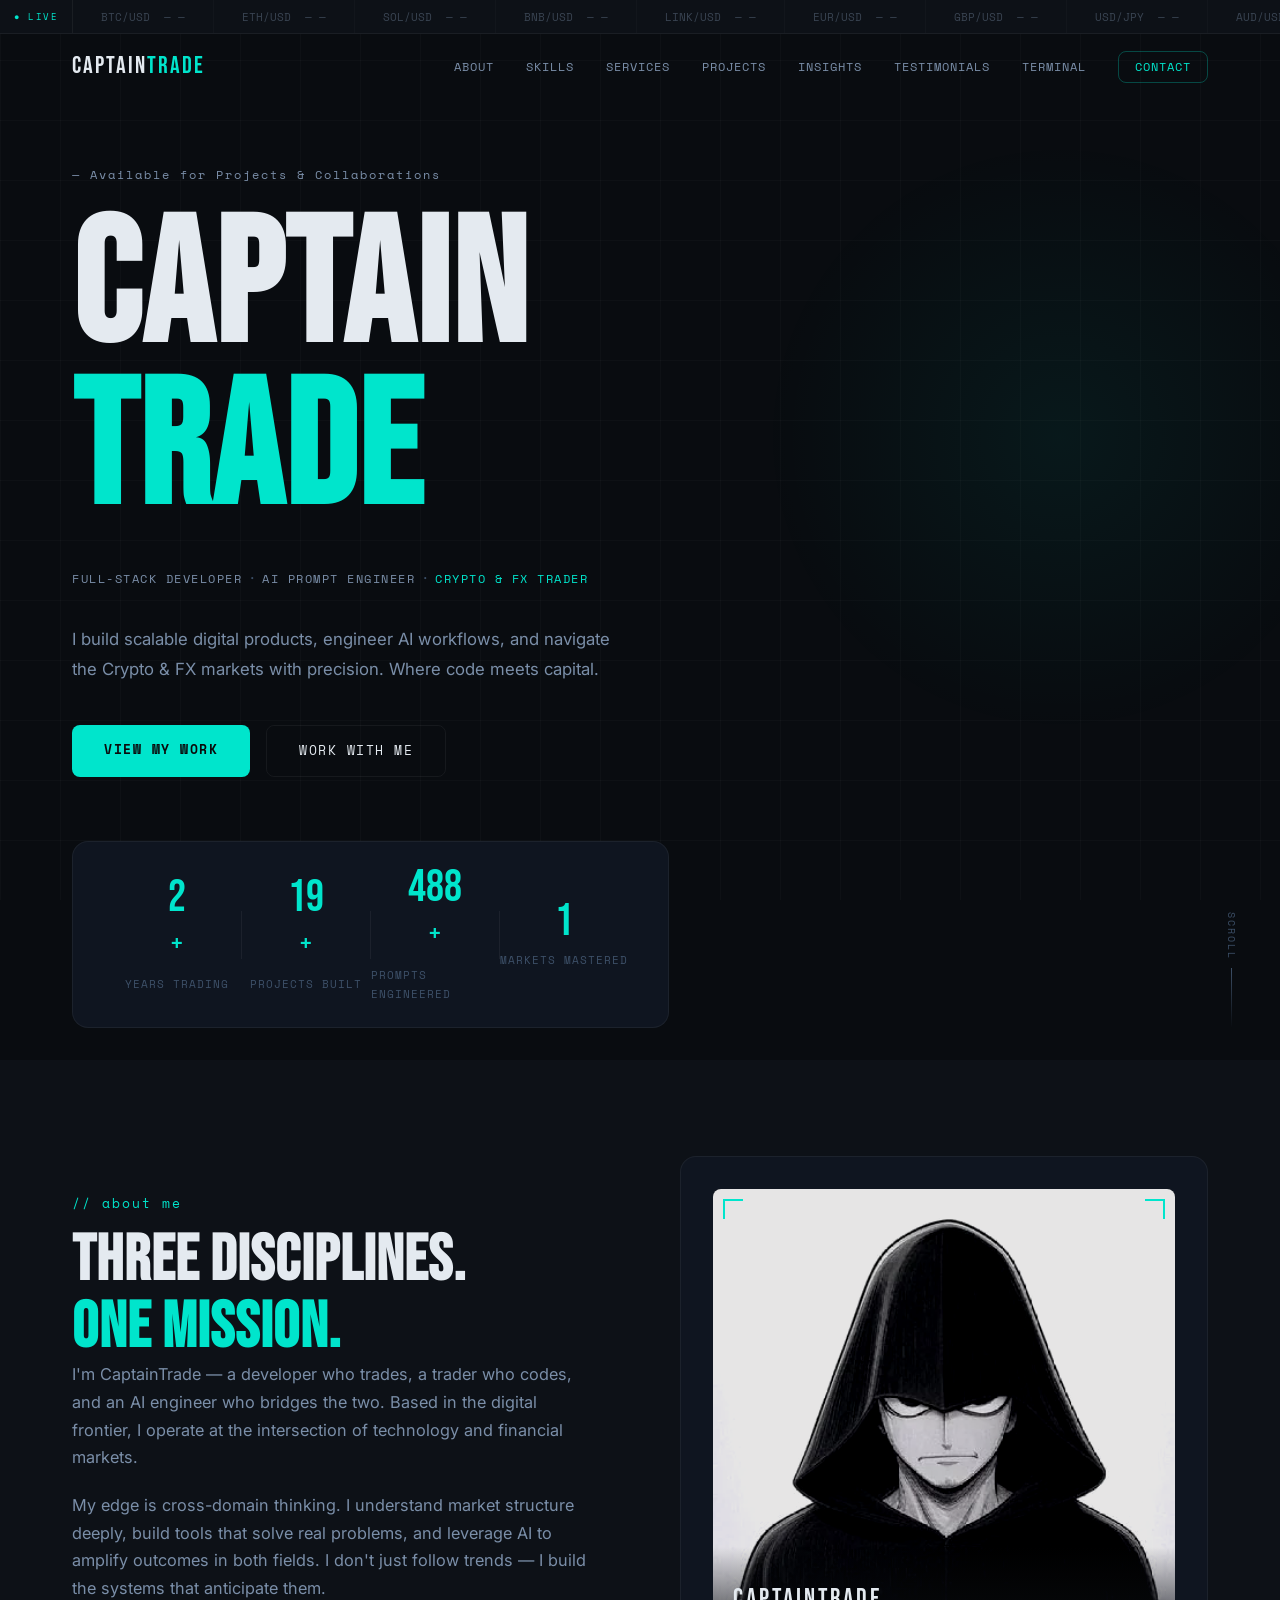
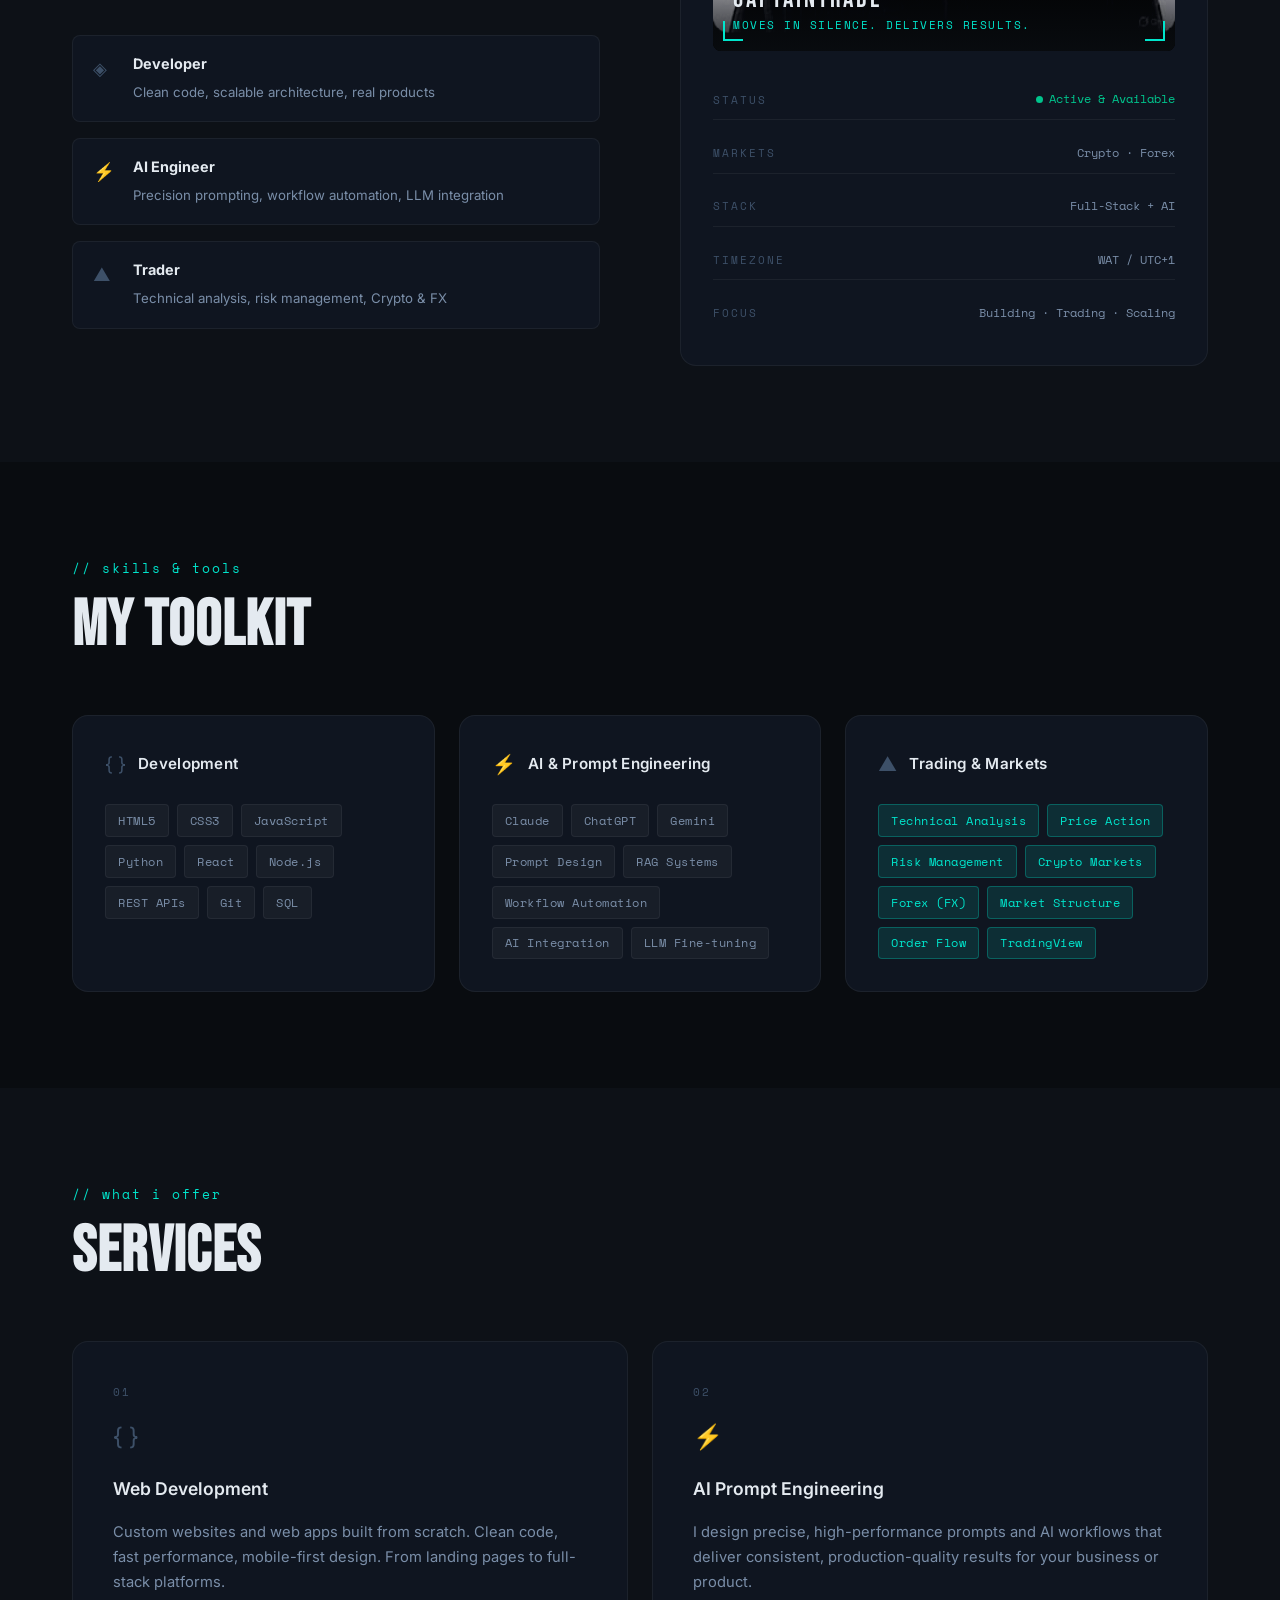
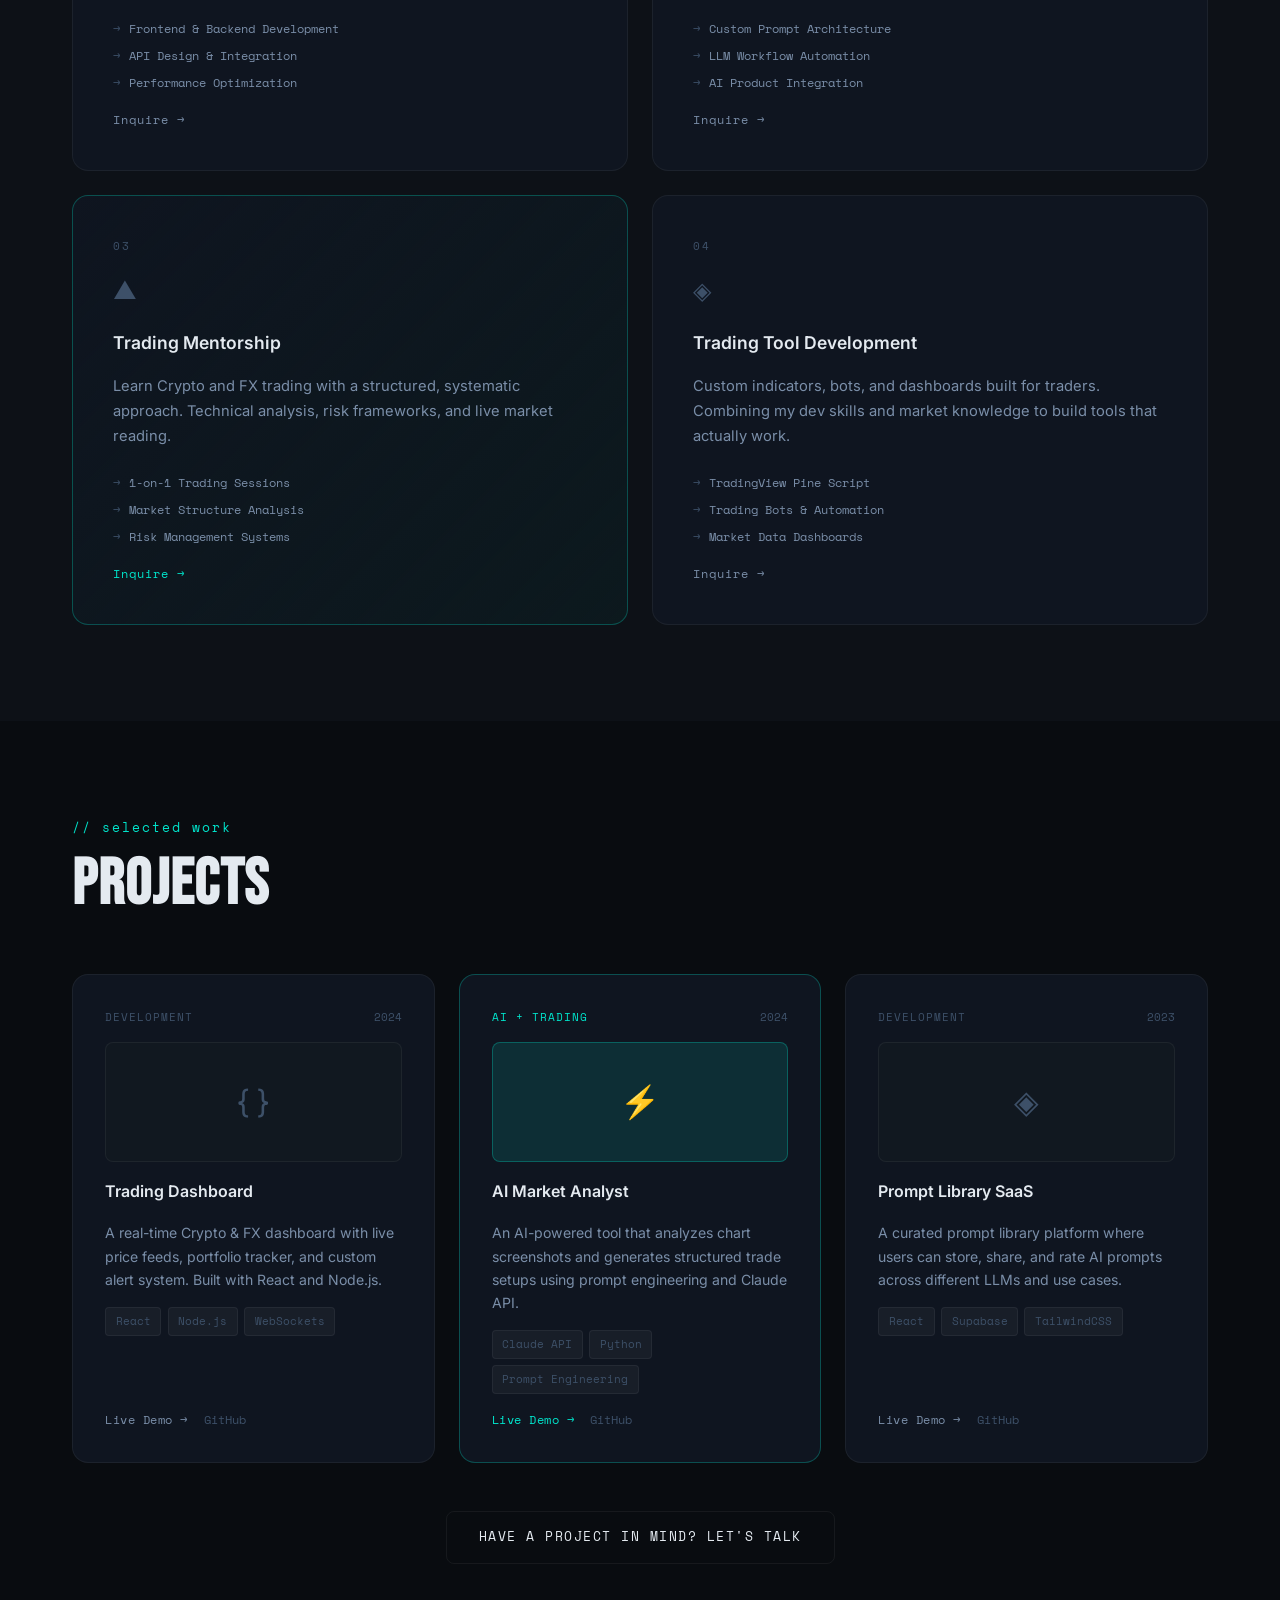
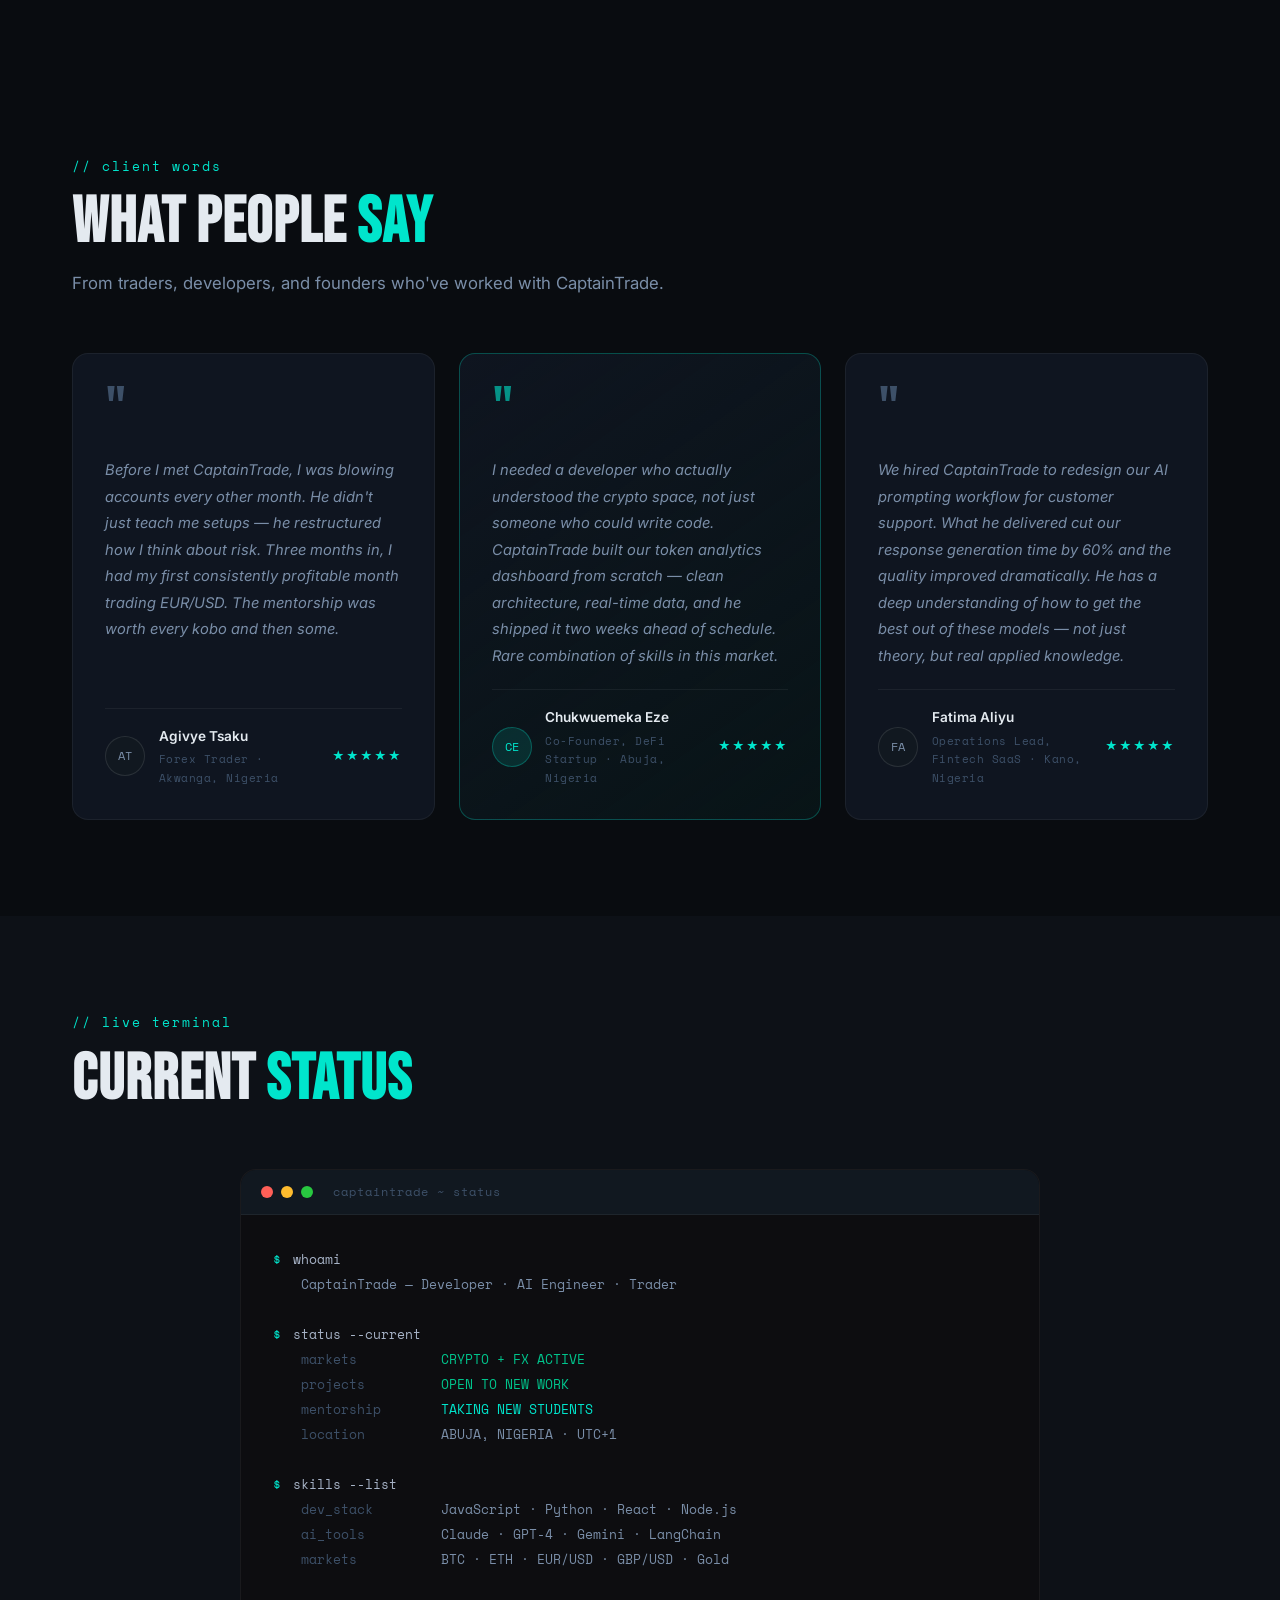
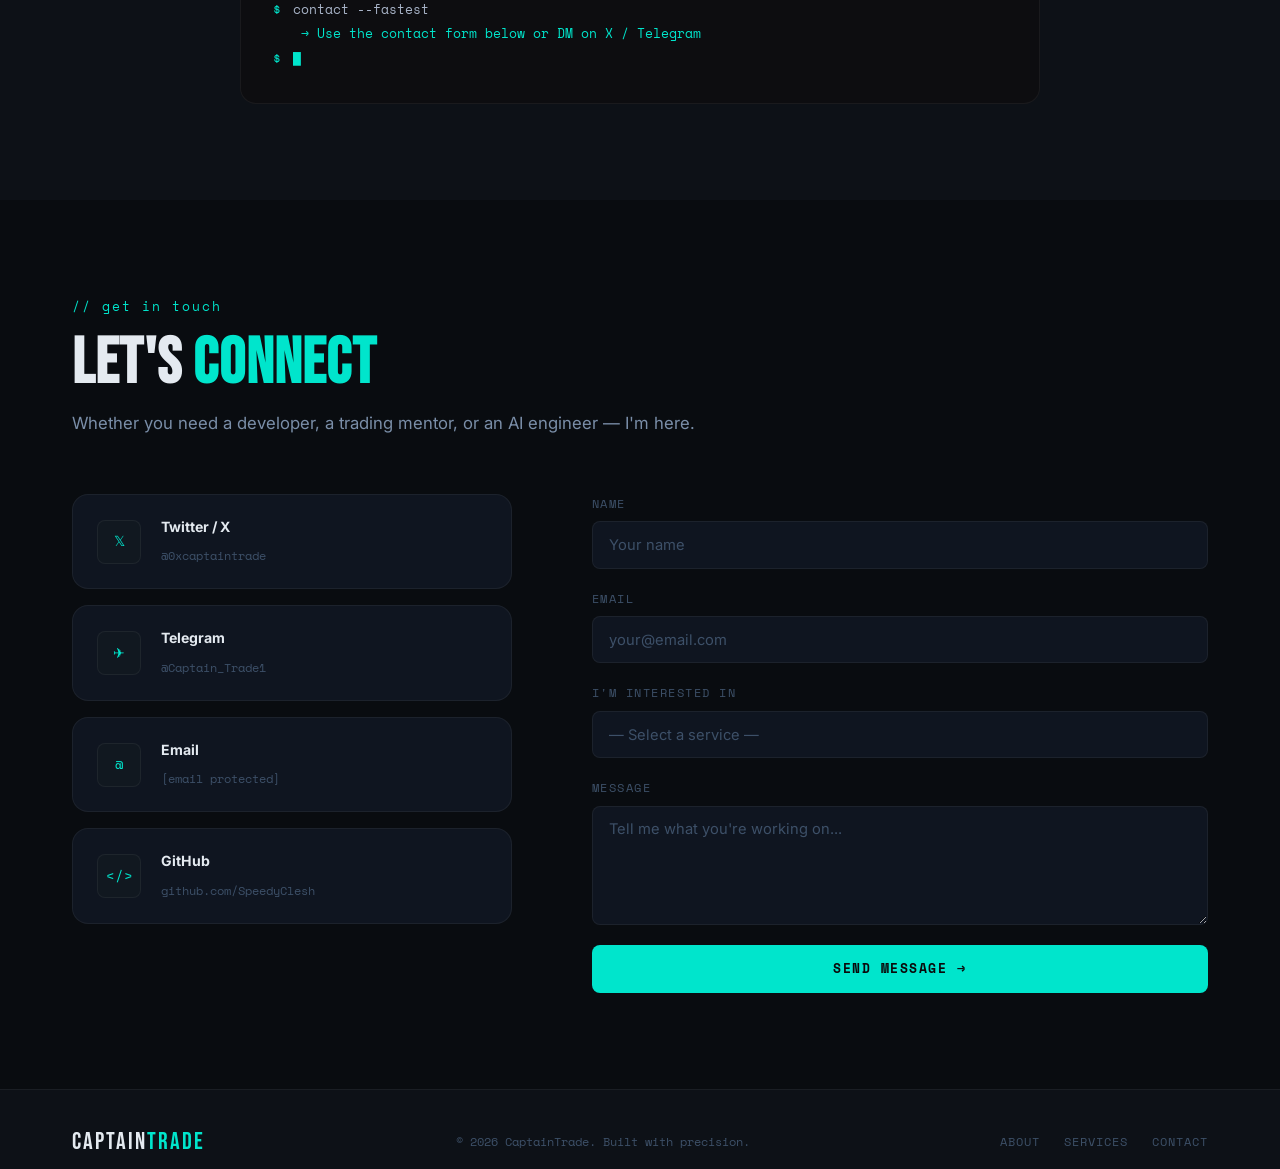
==== commit 6152d5cd: "feat: 7 full blog post pages with TOC, sidebar, reading progress" ====
--- a/index.html
+++ b/index.html
@@ -102,6 +102,7 @@
         <li><a href="#skills">Skills</a></li>
         <li><a href="#services">Services</a></li>
         <li><a href="#projects">Projects</a></li>
+        <li><a href="blog.html">Insights</a></li>
         <li><a href="#testimonials">Testimonials</a></li>
         <li><a href="#terminal">Terminal</a></li>
         <li><a href="#contact" class="nav-cta">Contact</a></li>
@@ -119,6 +120,7 @@
       <li><a href="#skills" class="mob-link">Skills</a></li>
       <li><a href="#services" class="mob-link">Services</a></li>
       <li><a href="#projects" class="mob-link">Projects</a></li>
+      <li><a href="blog.html" class="mob-link">Insights</a></li>
       <li><a href="#testimonials" class="mob-link">Testimonials</a></li>
       <li><a href="#terminal" class="mob-link">Terminal</a></li>
       <li><a href="#contact" class="mob-link">Contact</a></li>
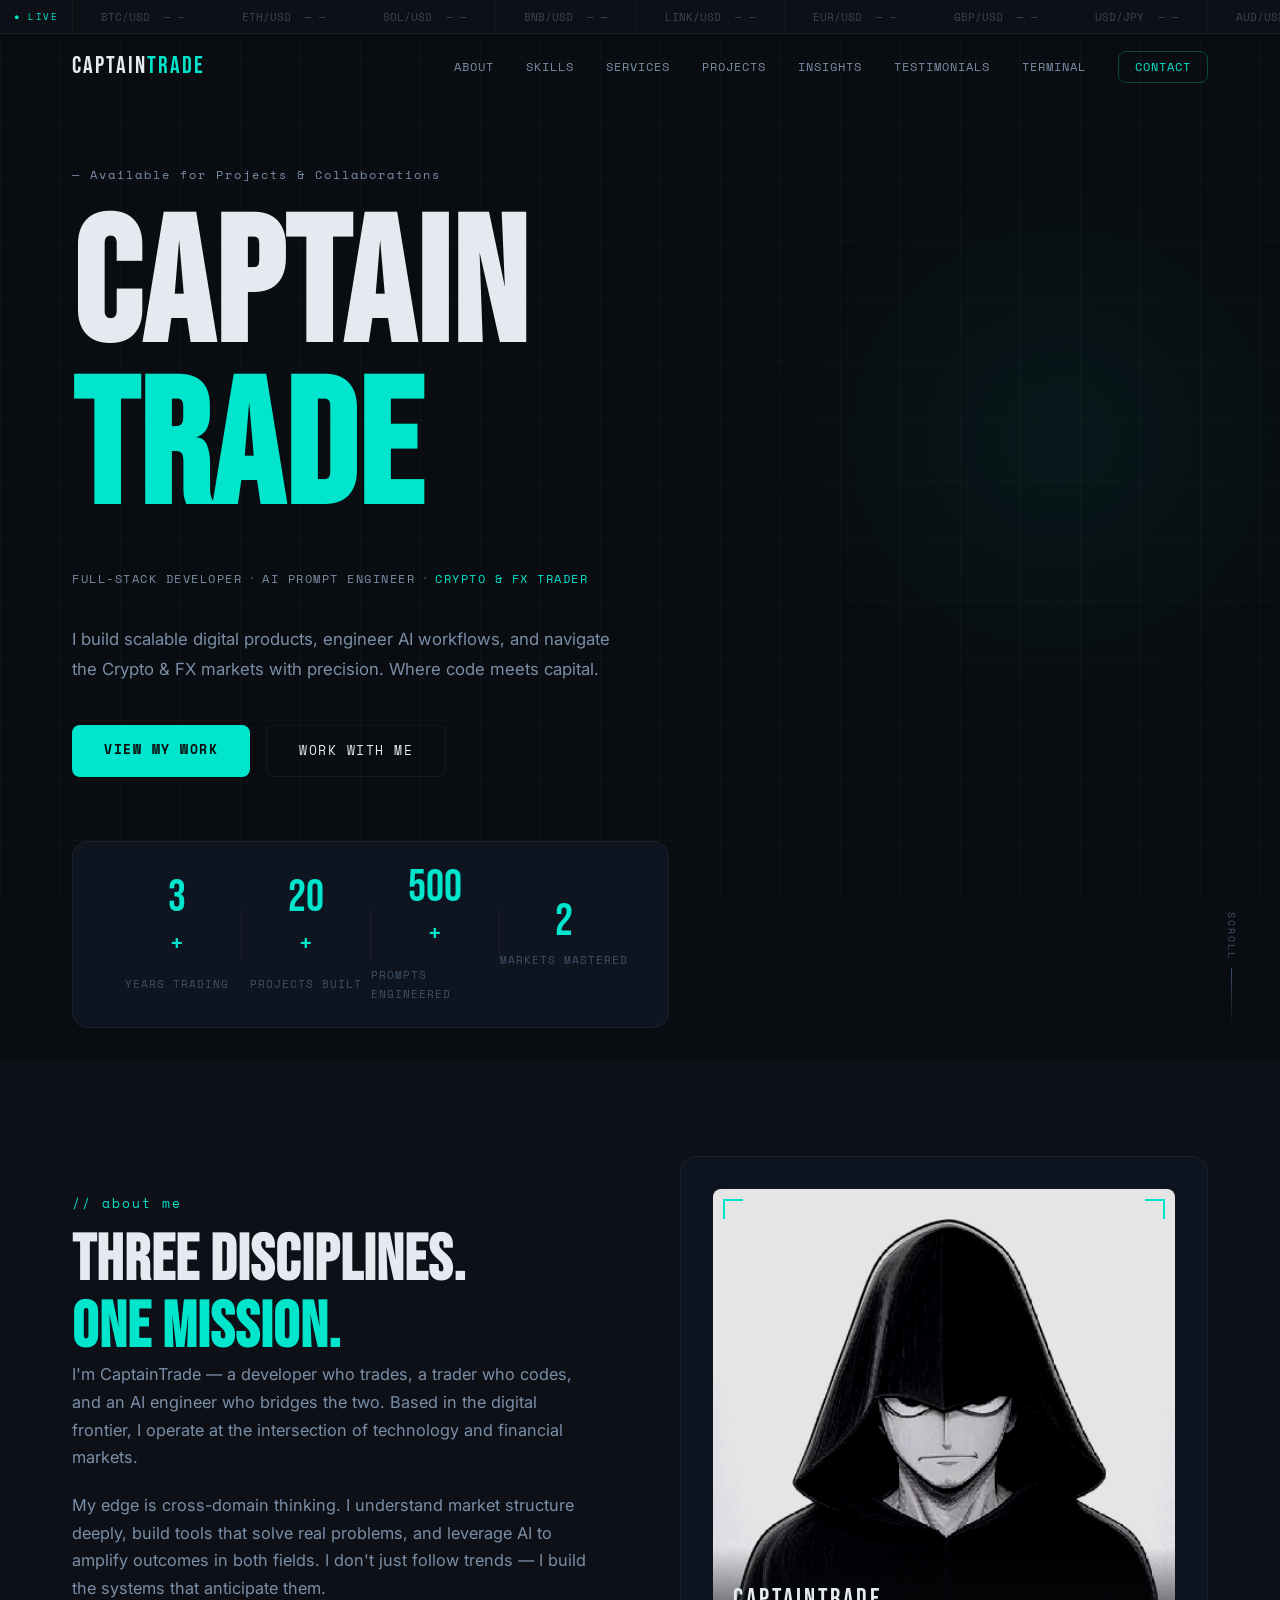
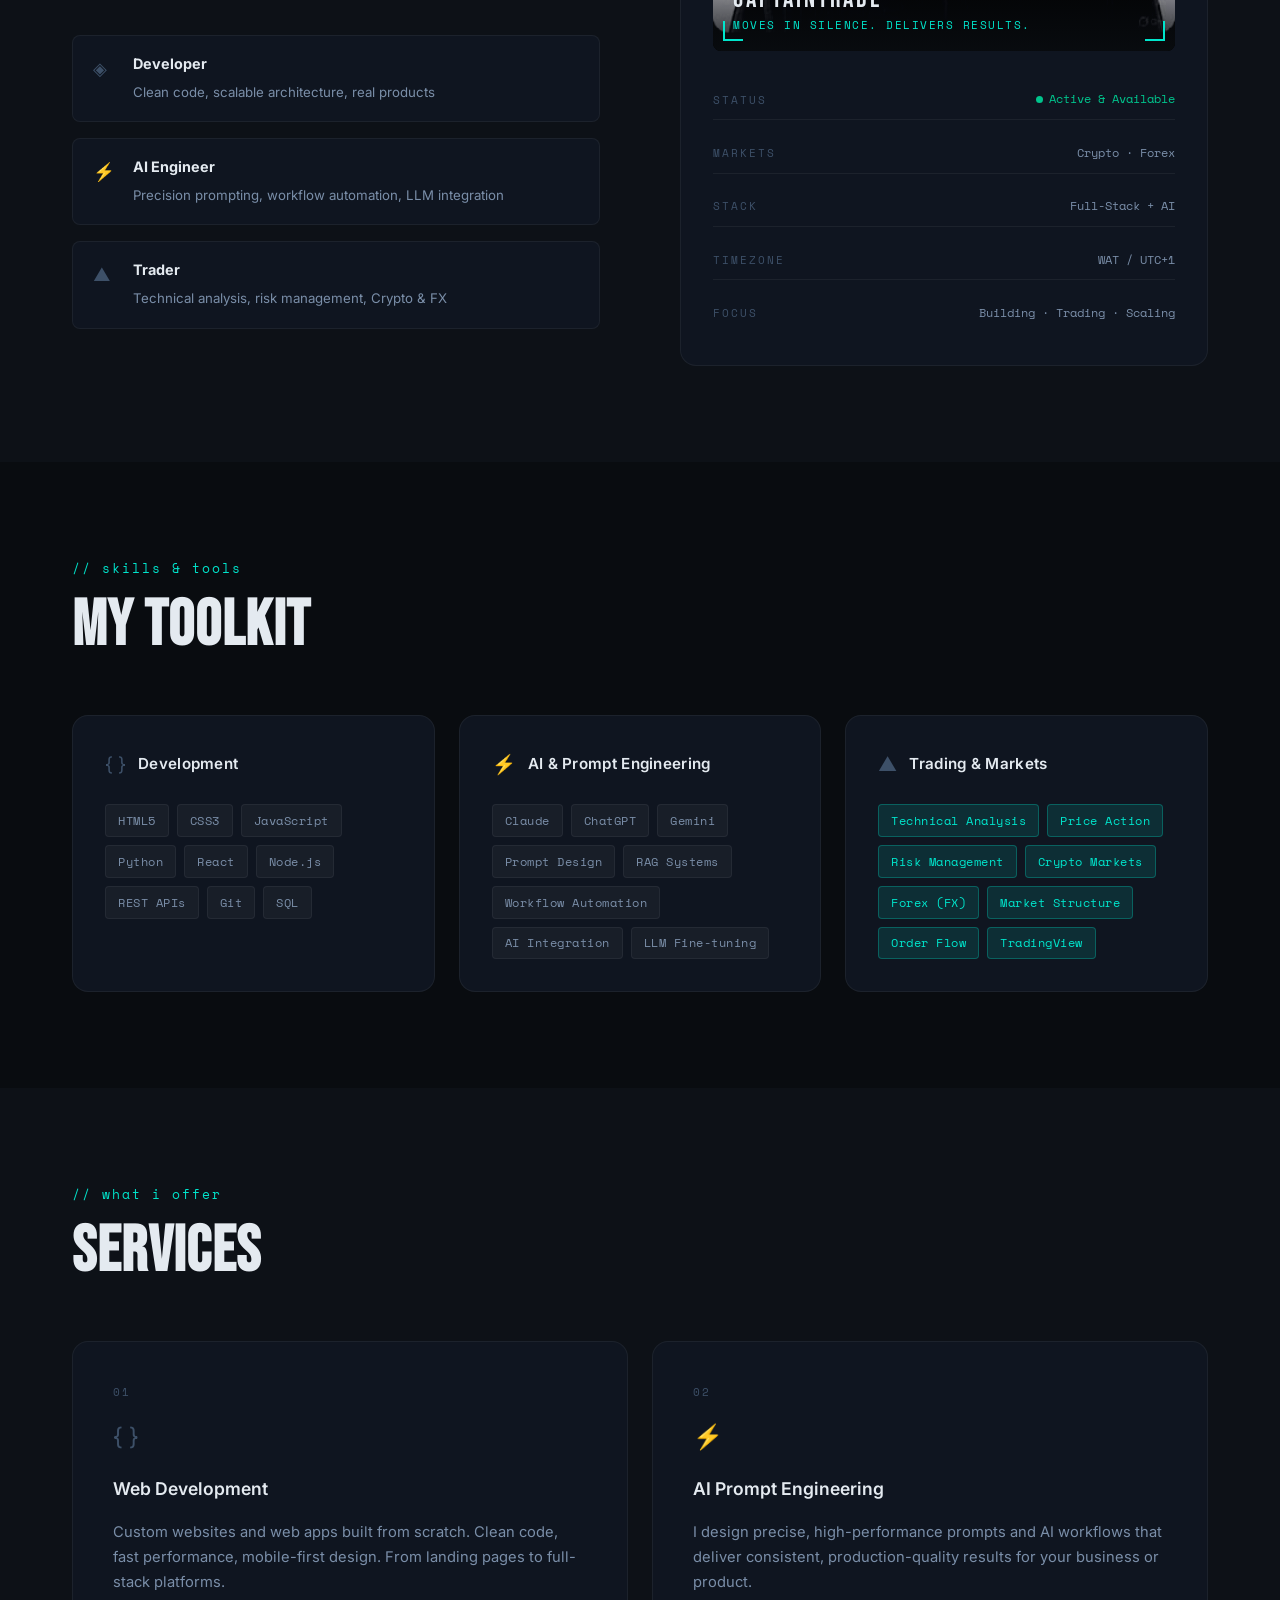
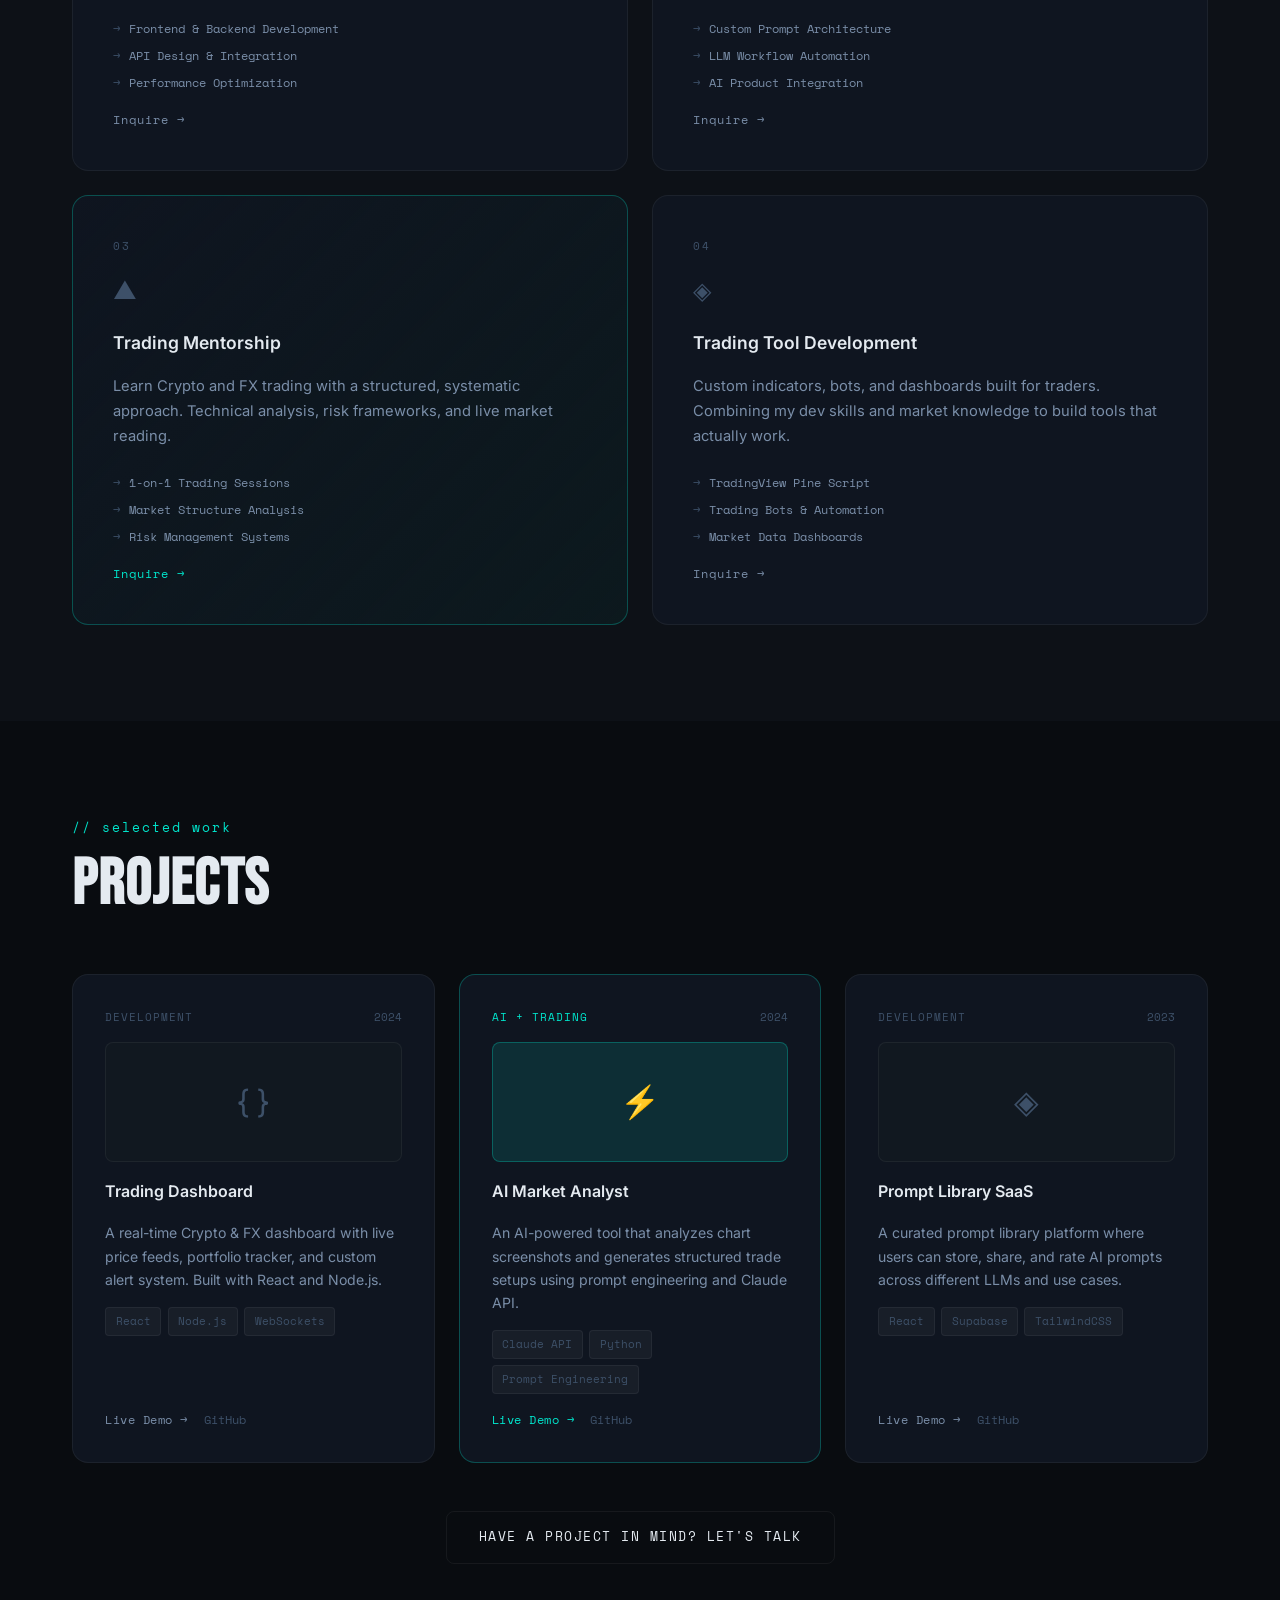
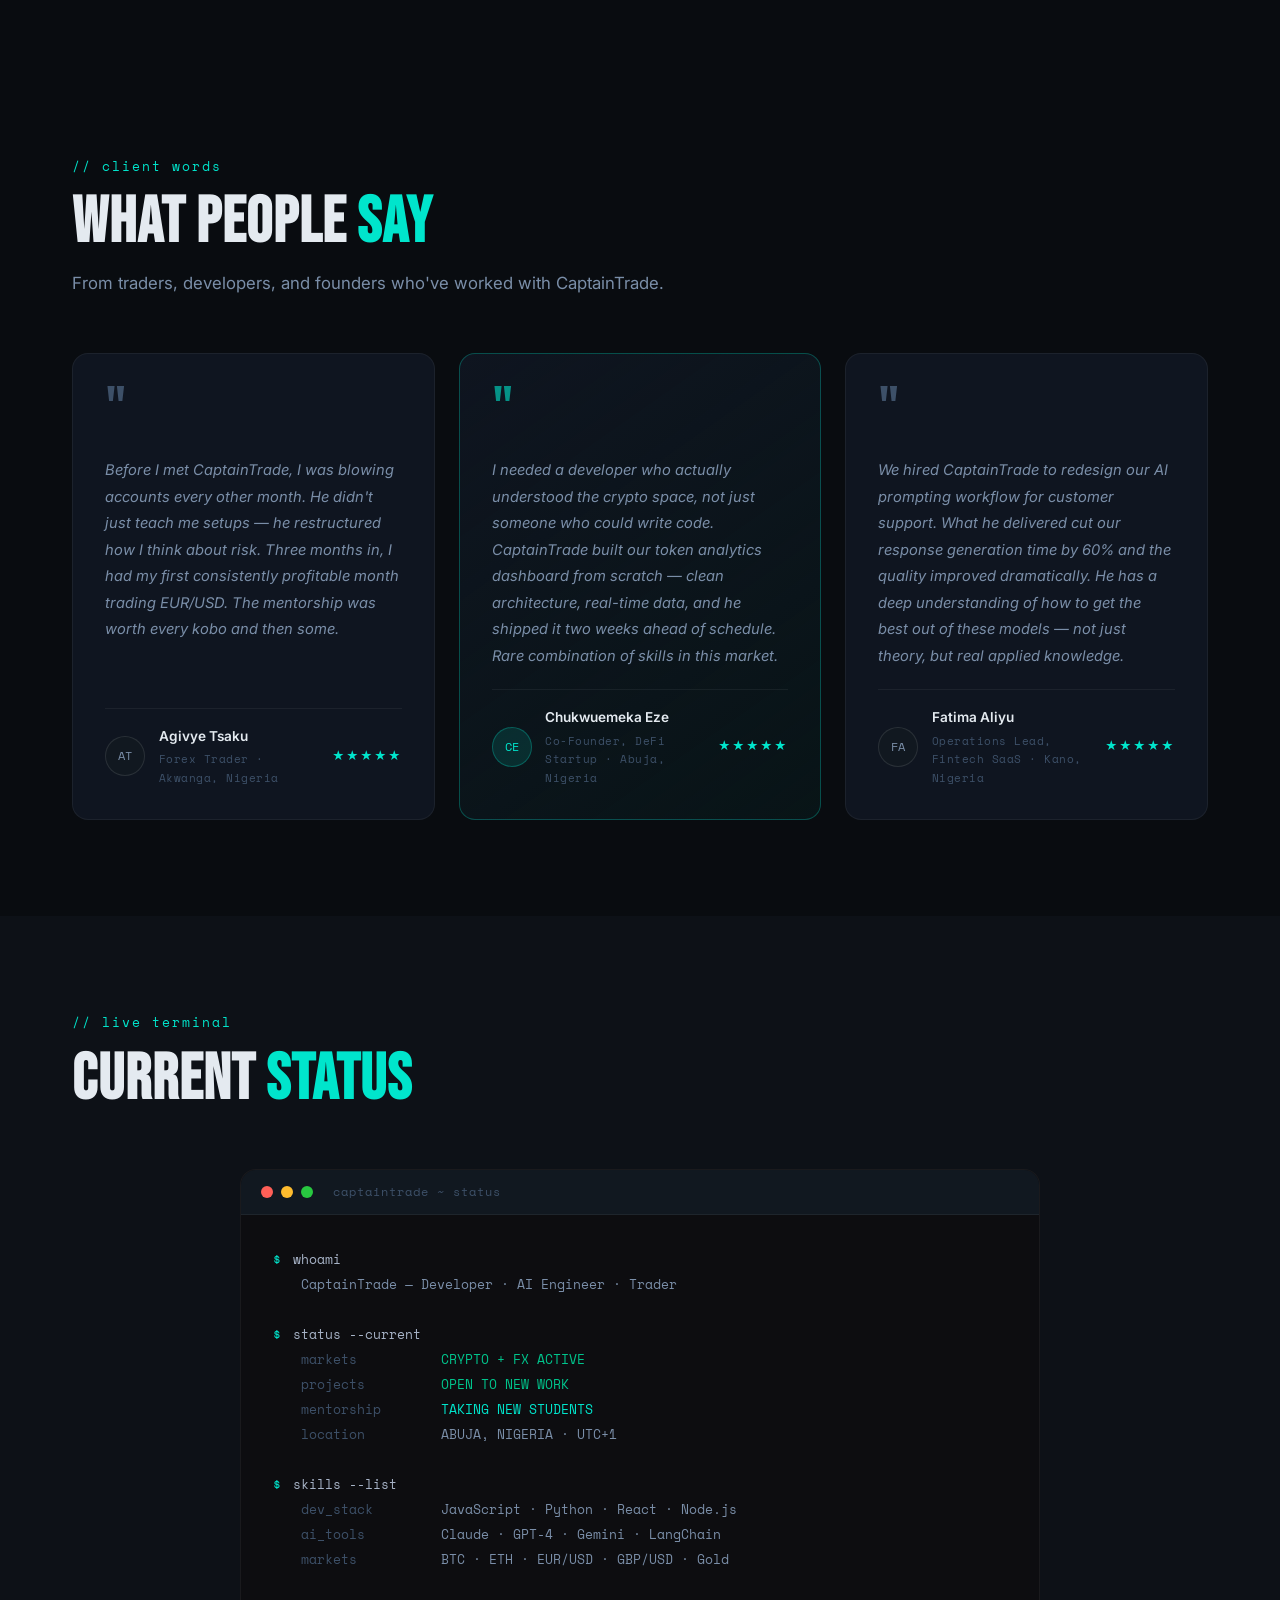
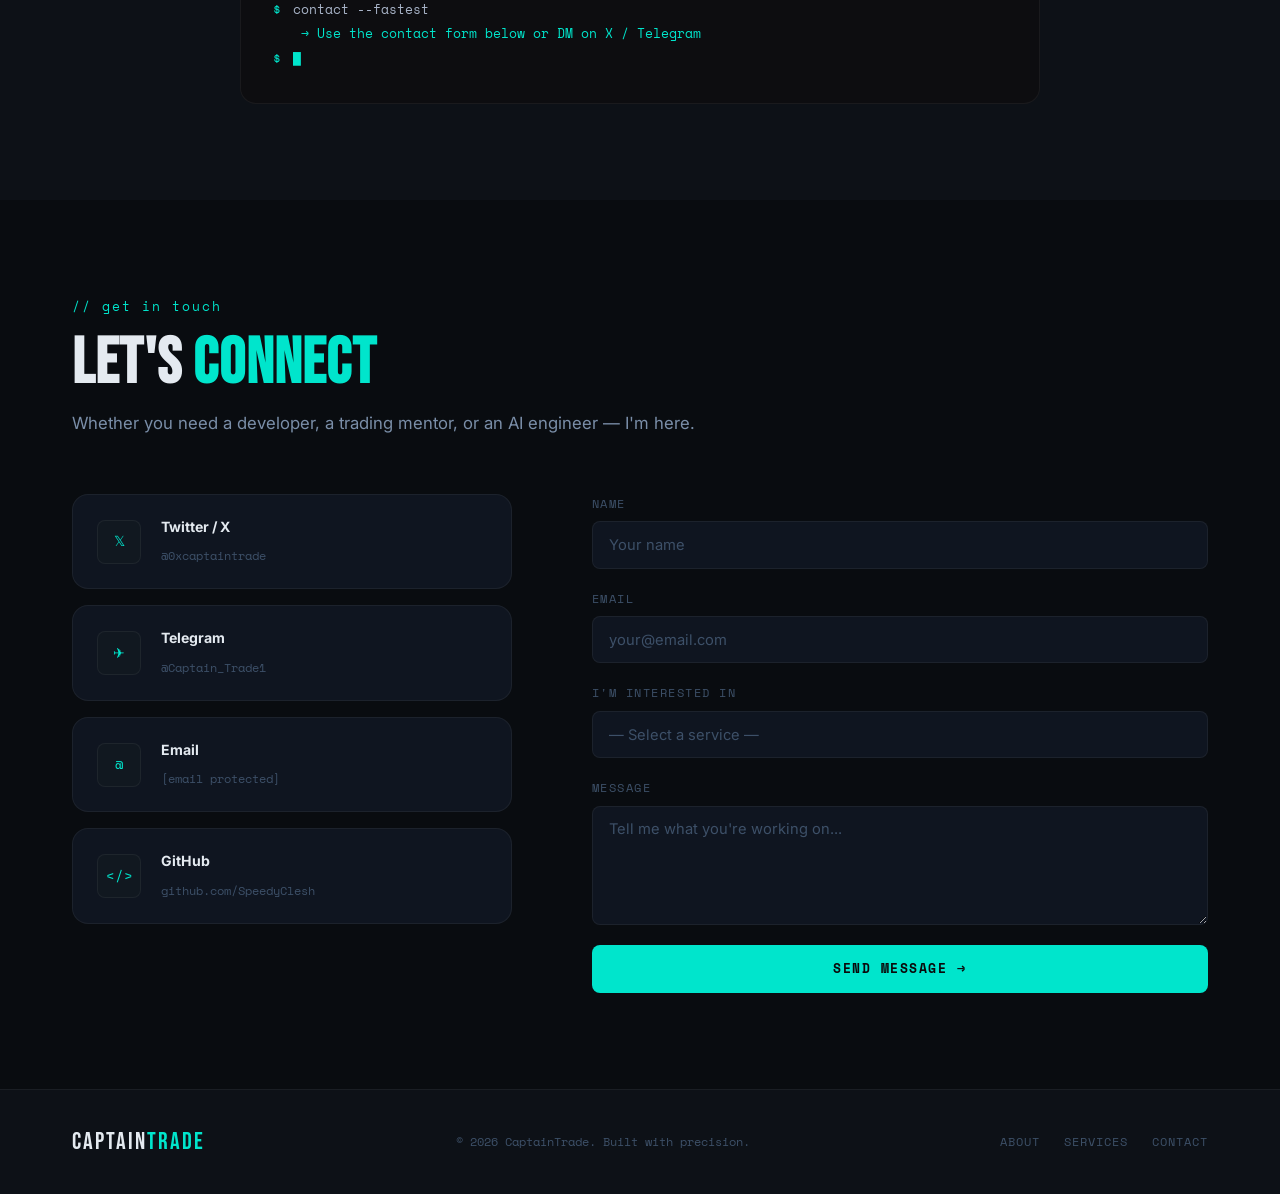
==== commit b65dd821: "fixed contact form" ====
--- a/index.html
+++ b/index.html
@@ -585,7 +585,7 @@
           </div>
         </div>
         <div class="contact-right reveal-right">
-          <form class="contact-form" id="contactForm" action="https://formspree.io/f/YOUR_FORM_ID" method="POST">
+          <form class="contact-form" id="contactForm" action="https://formspree.io/f/xzdkjkwz" method="POST">
             <!-- Formspree config -->
             <input type="hidden" name="_subject" value="New message from CaptainTrade.dev" />
             <input type="hidden" name="_next" value="" />
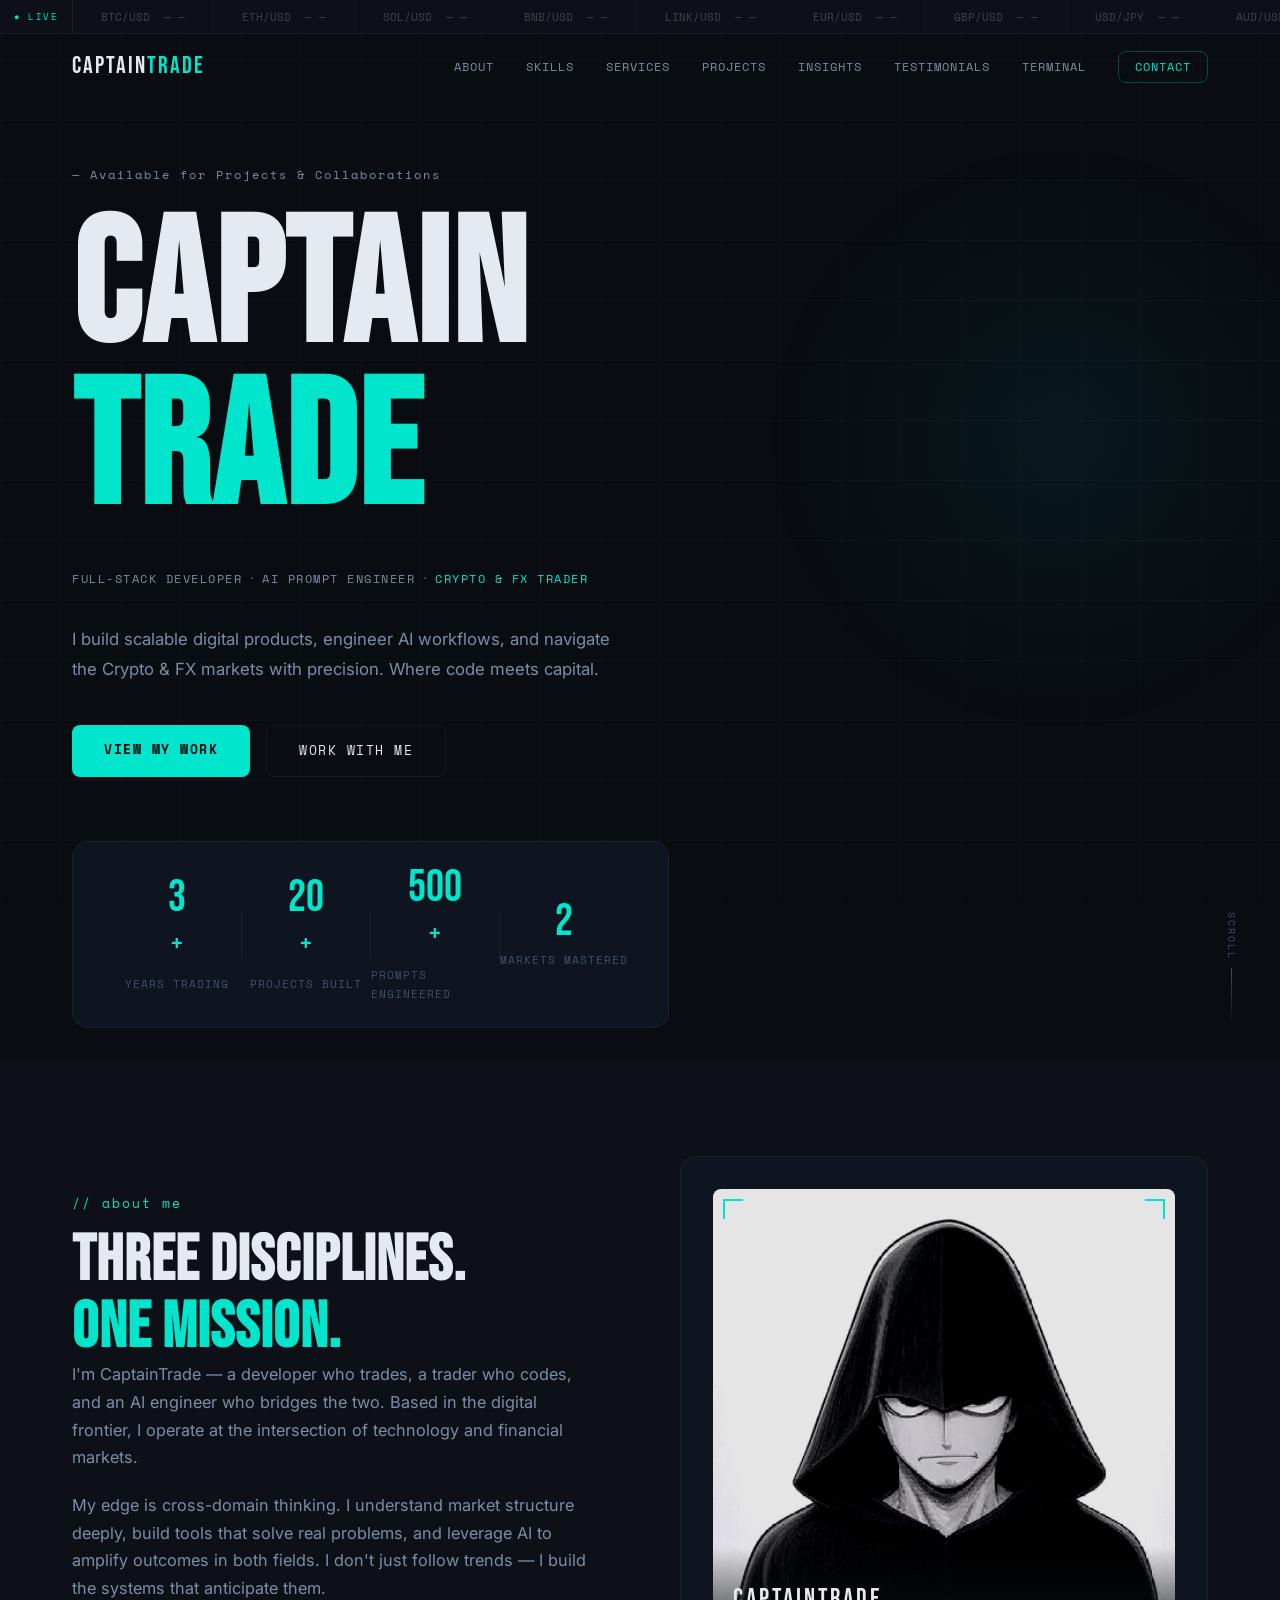
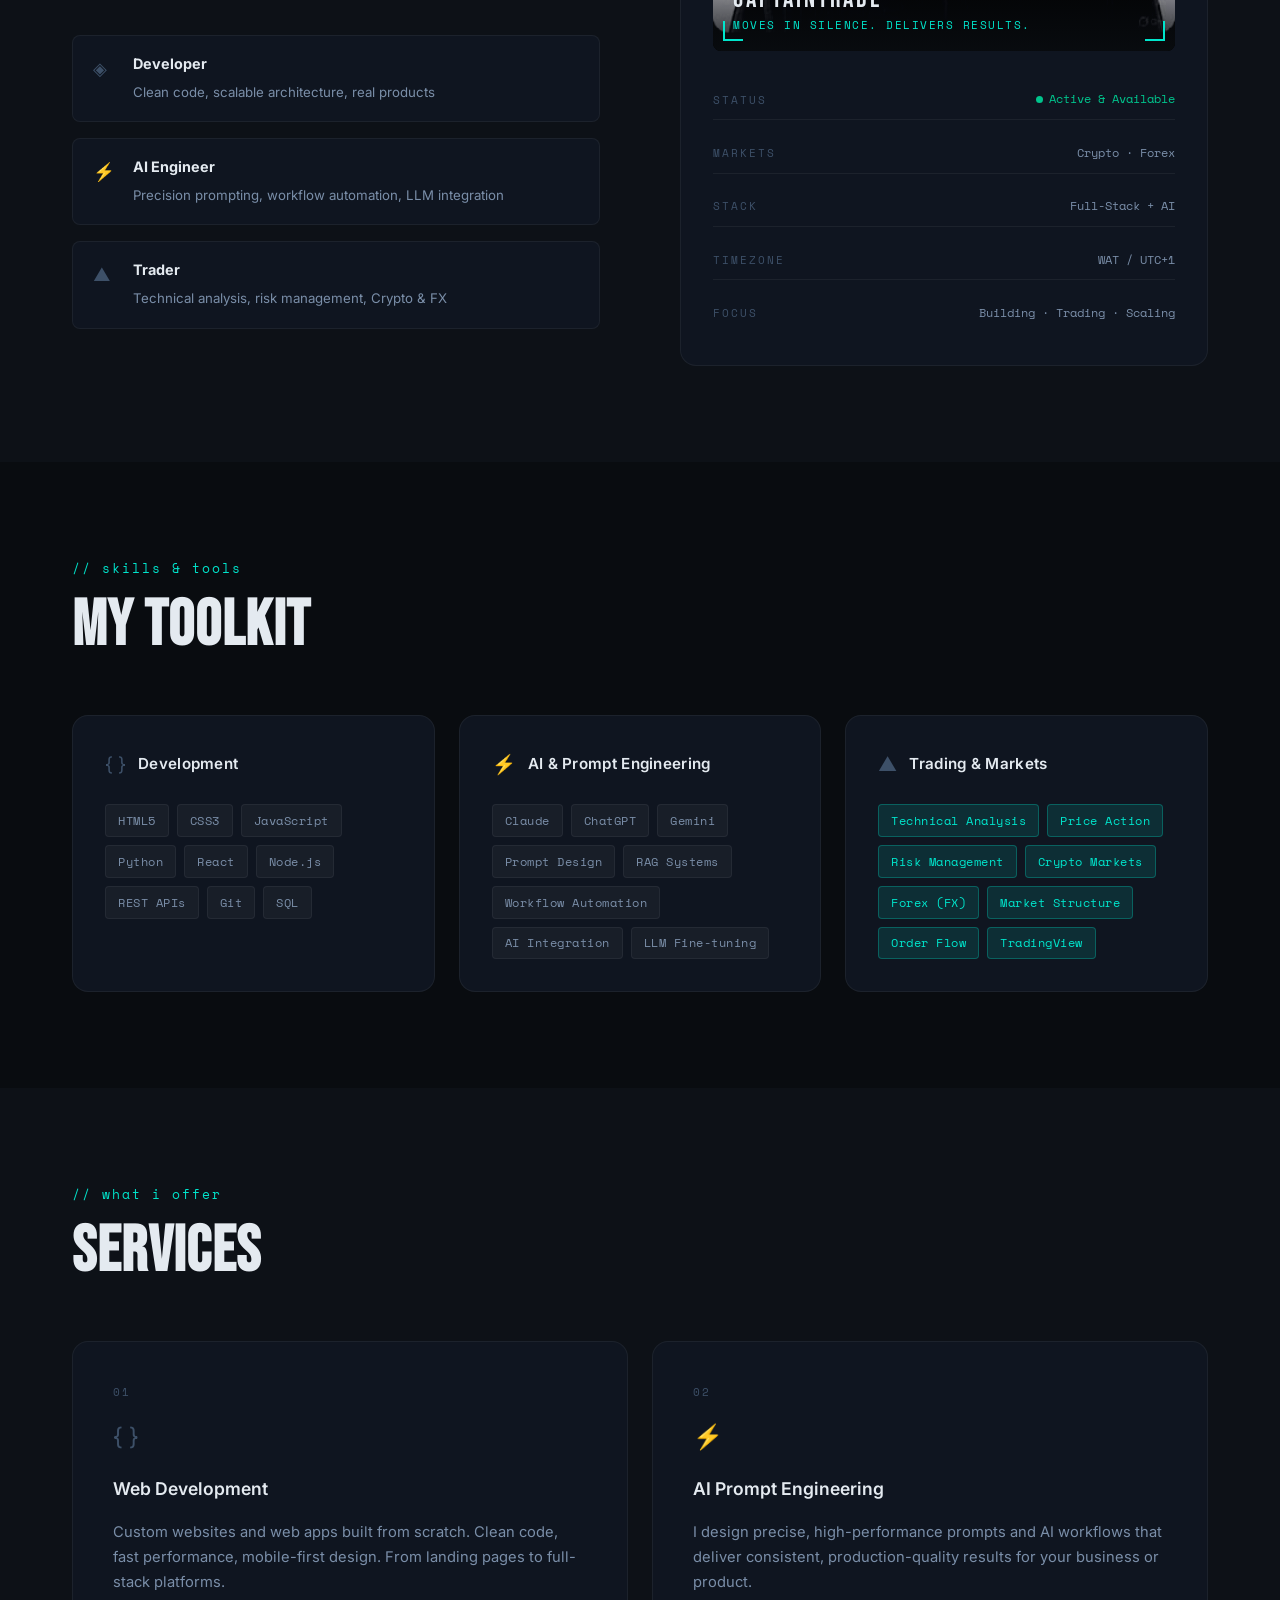
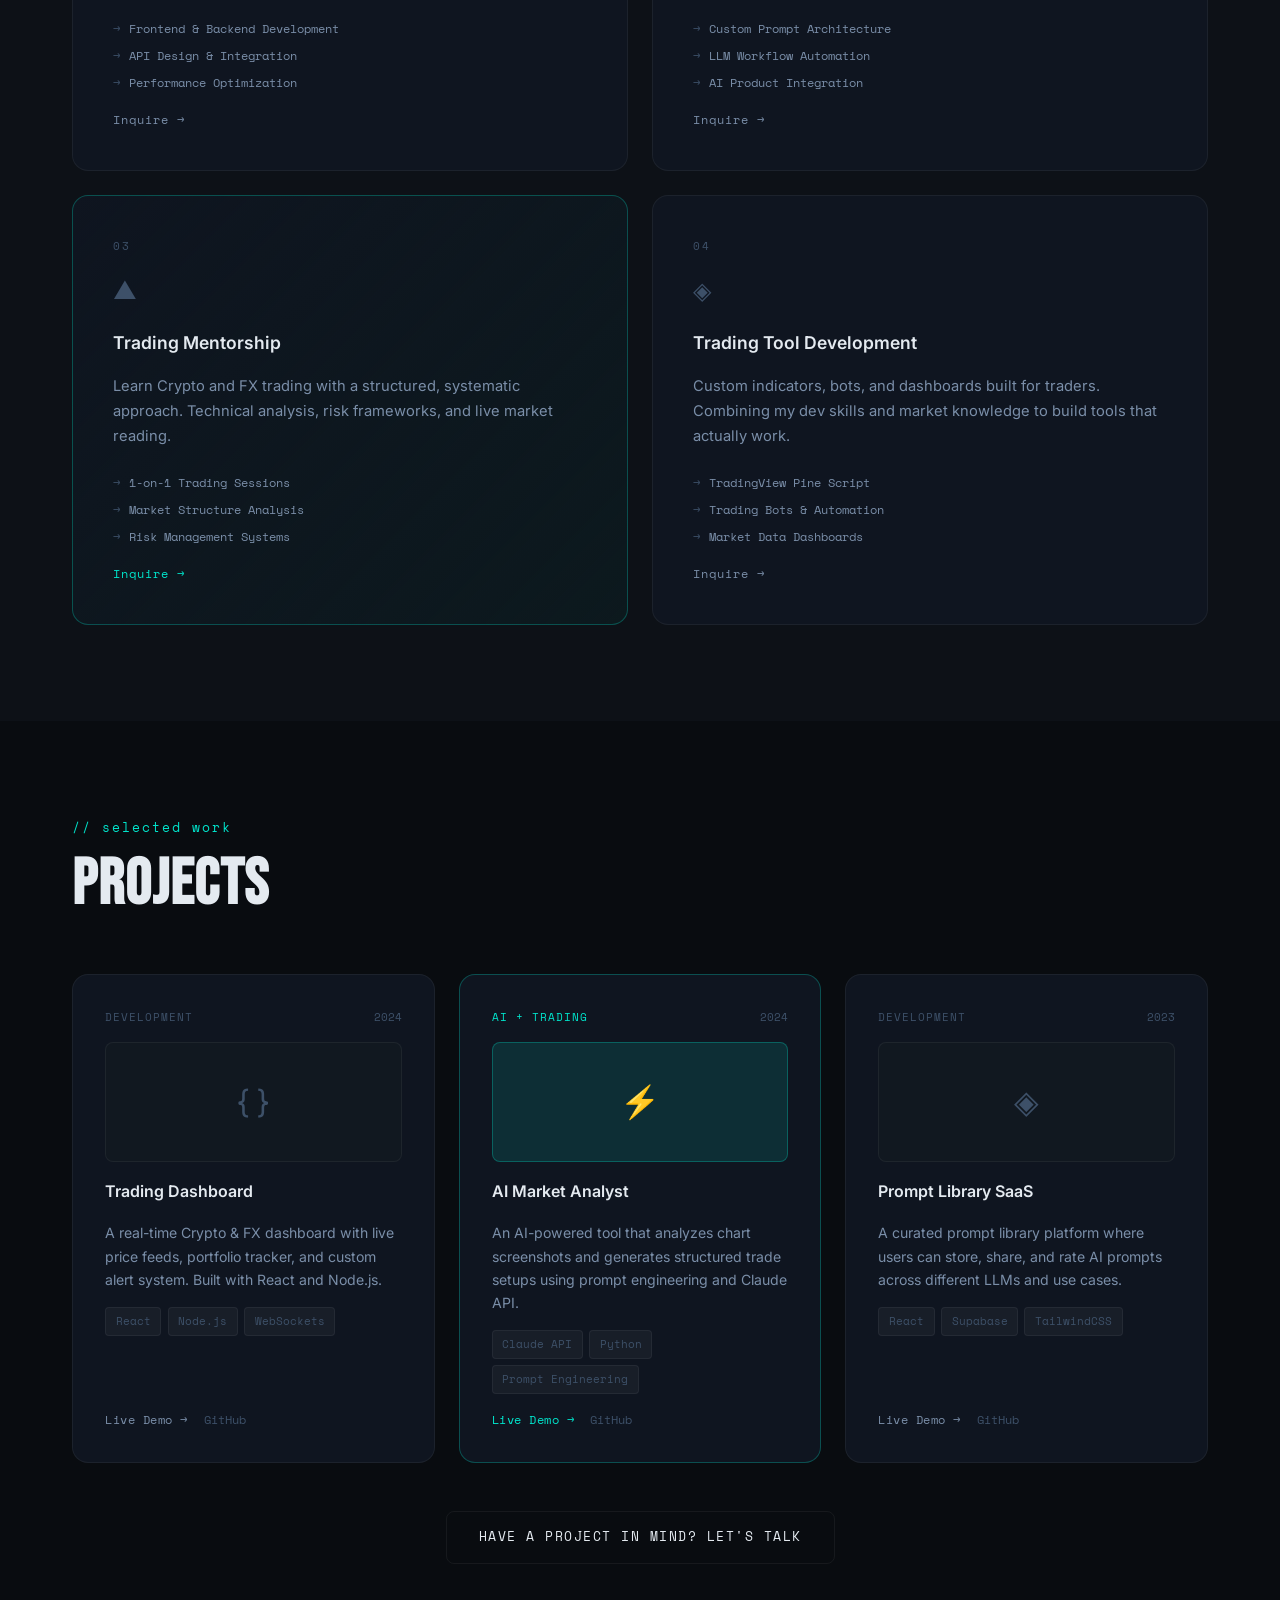
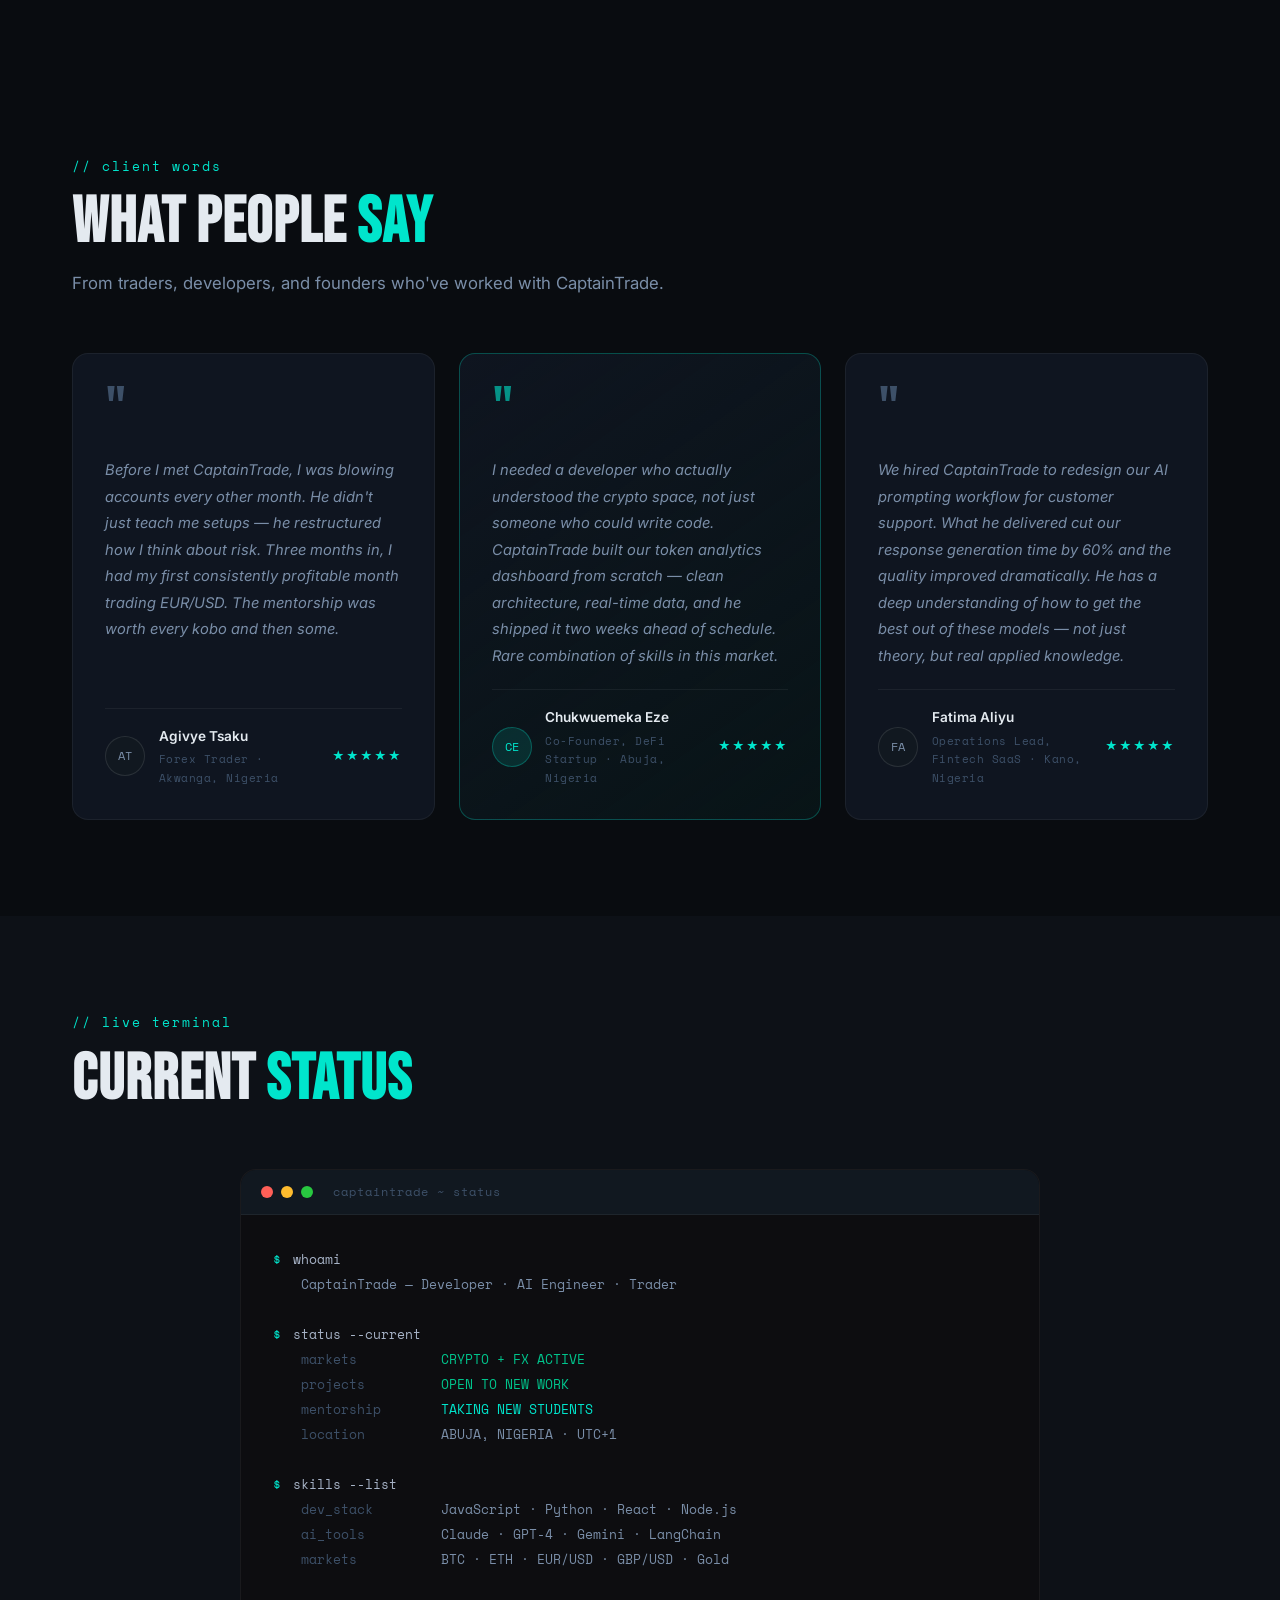
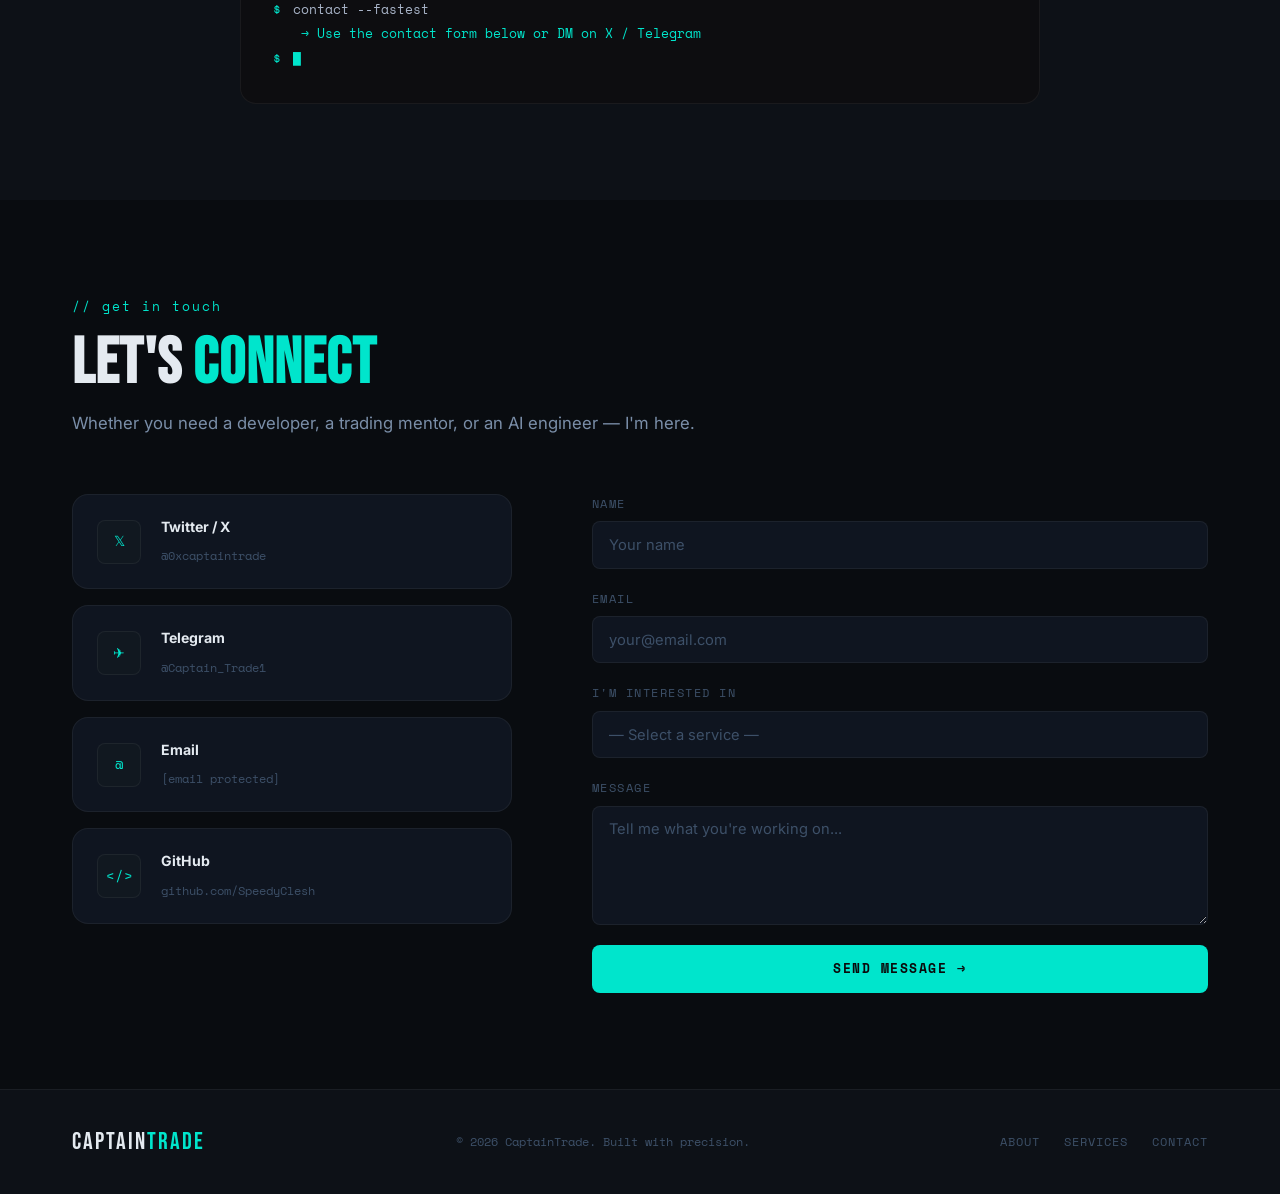
==== commit 071a3698: "feat: Umami analytics on all pages" ====
--- a/index.html
+++ b/index.html
@@ -63,6 +63,7 @@
 
   <!-- Stylesheet -->
   <link rel="stylesheet" href="css/style.css" />
+  <script defer src="https://cloud.umami.is/script.js" data-website-id="2ce75c90-7c07-4712-918e-8b6c8e7820a1"></script>
 </head>
 <body>
 
@@ -585,7 +586,7 @@
           </div>
         </div>
         <div class="contact-right reveal-right">
-          <form class="contact-form" id="contactForm" action="https://formspree.io/f/xzdkjkwz" method="POST">
+          <form class="contact-form" id="contactForm" action="https://formspree.io/f/YOUR_FORM_ID" method="POST">
             <!-- Formspree config -->
             <input type="hidden" name="_subject" value="New message from CaptainTrade.dev" />
             <input type="hidden" name="_next" value="" />
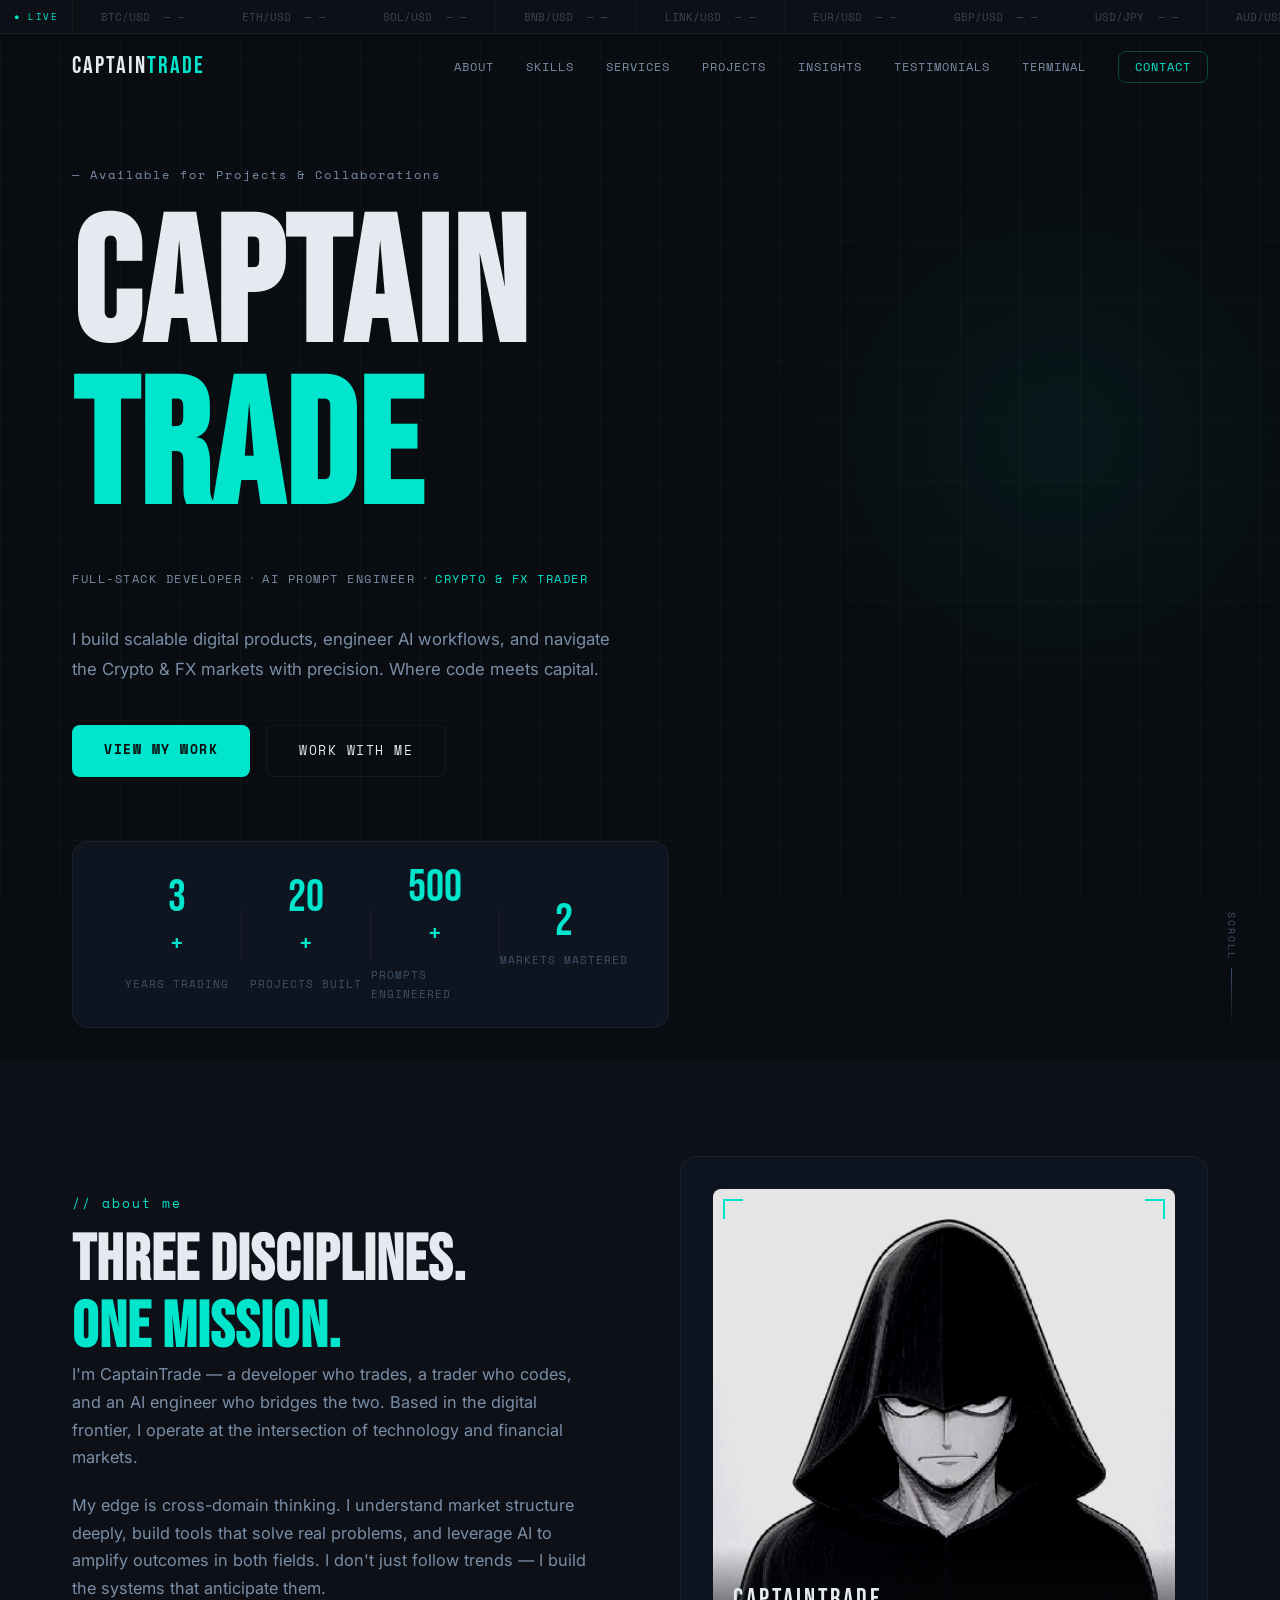
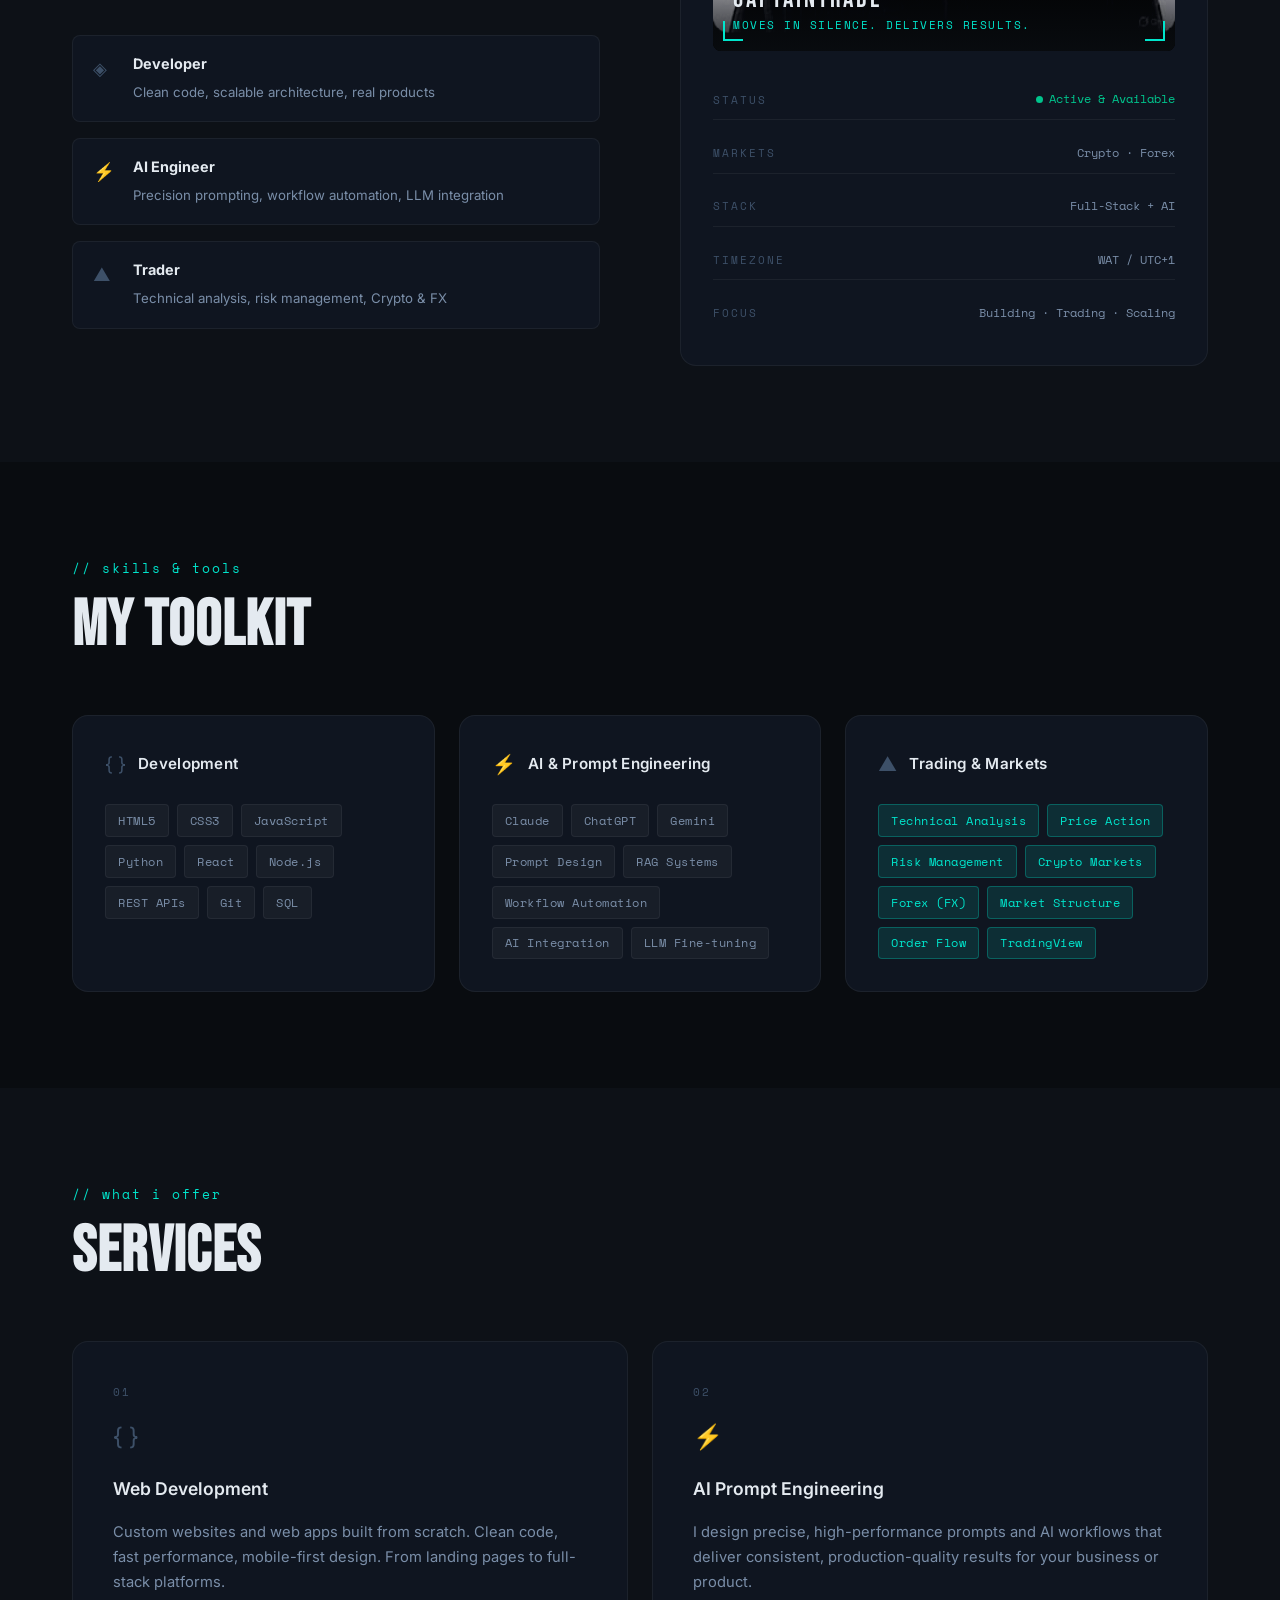
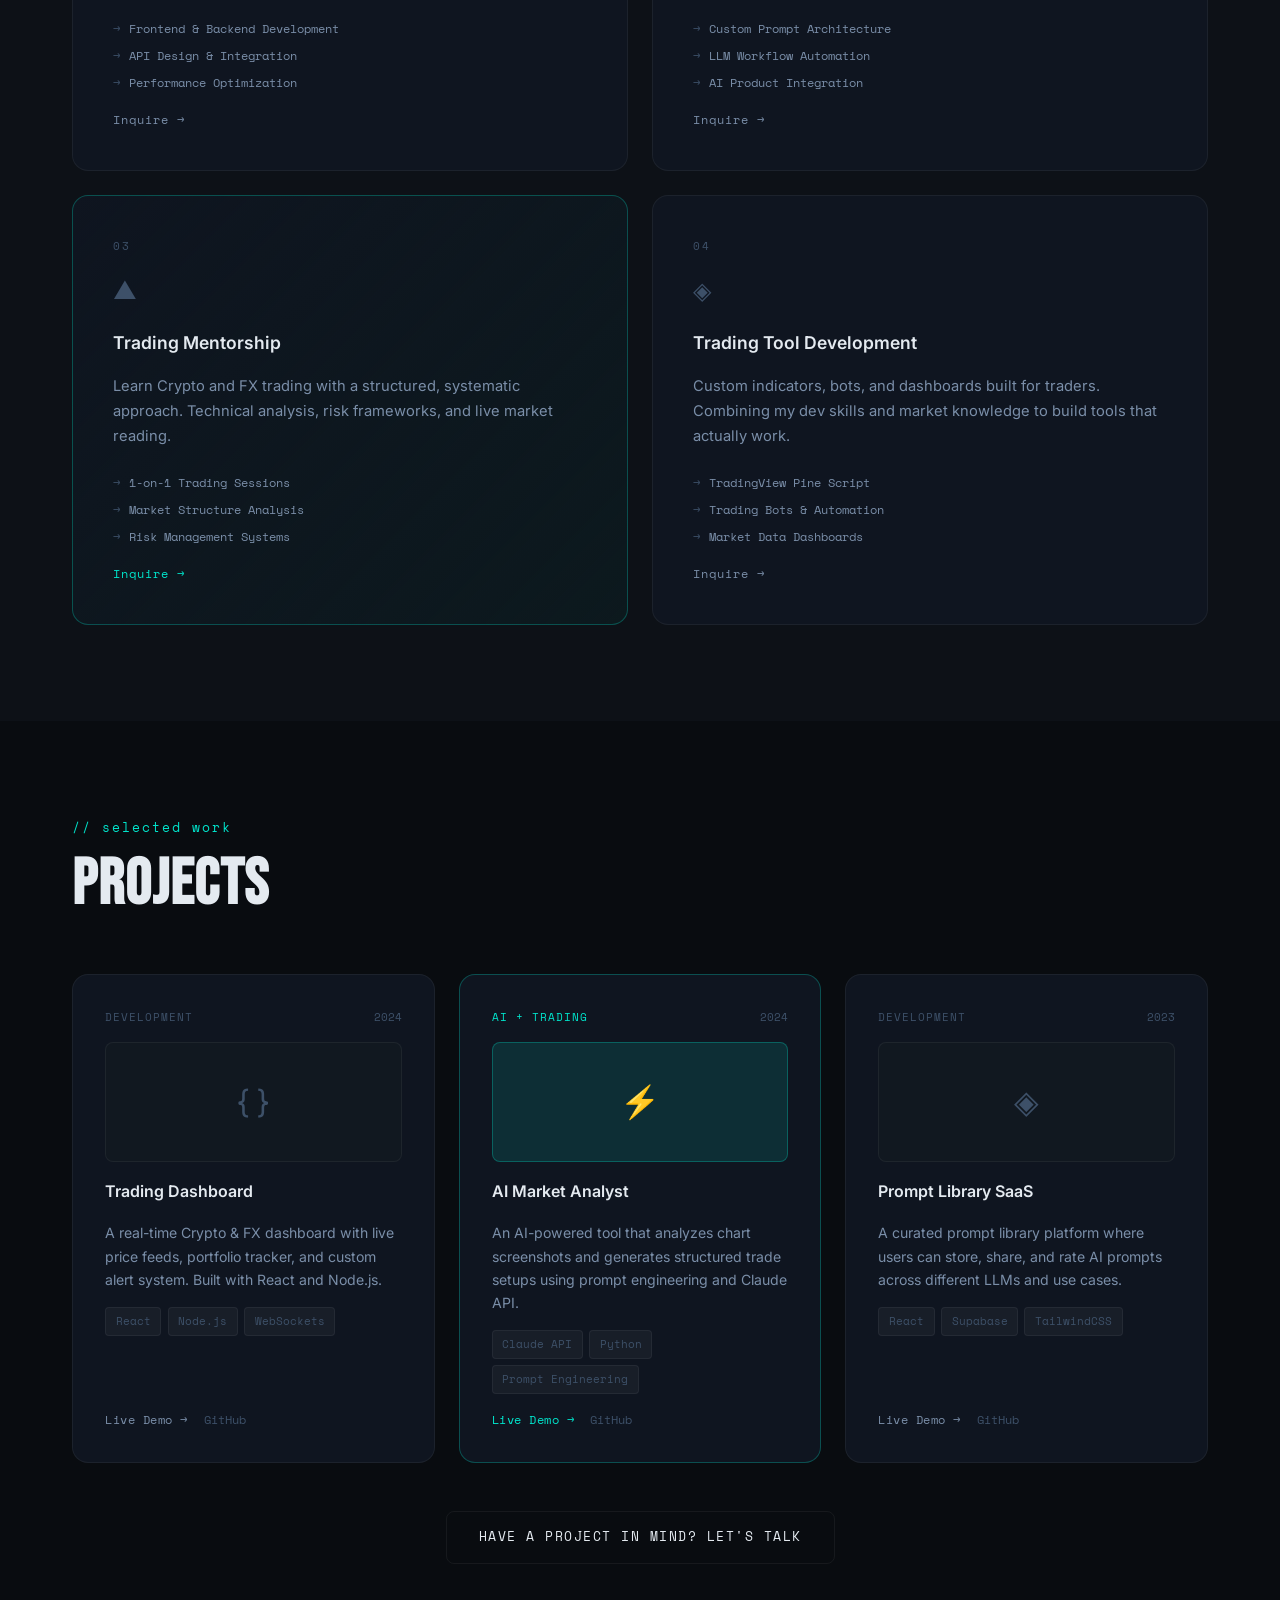
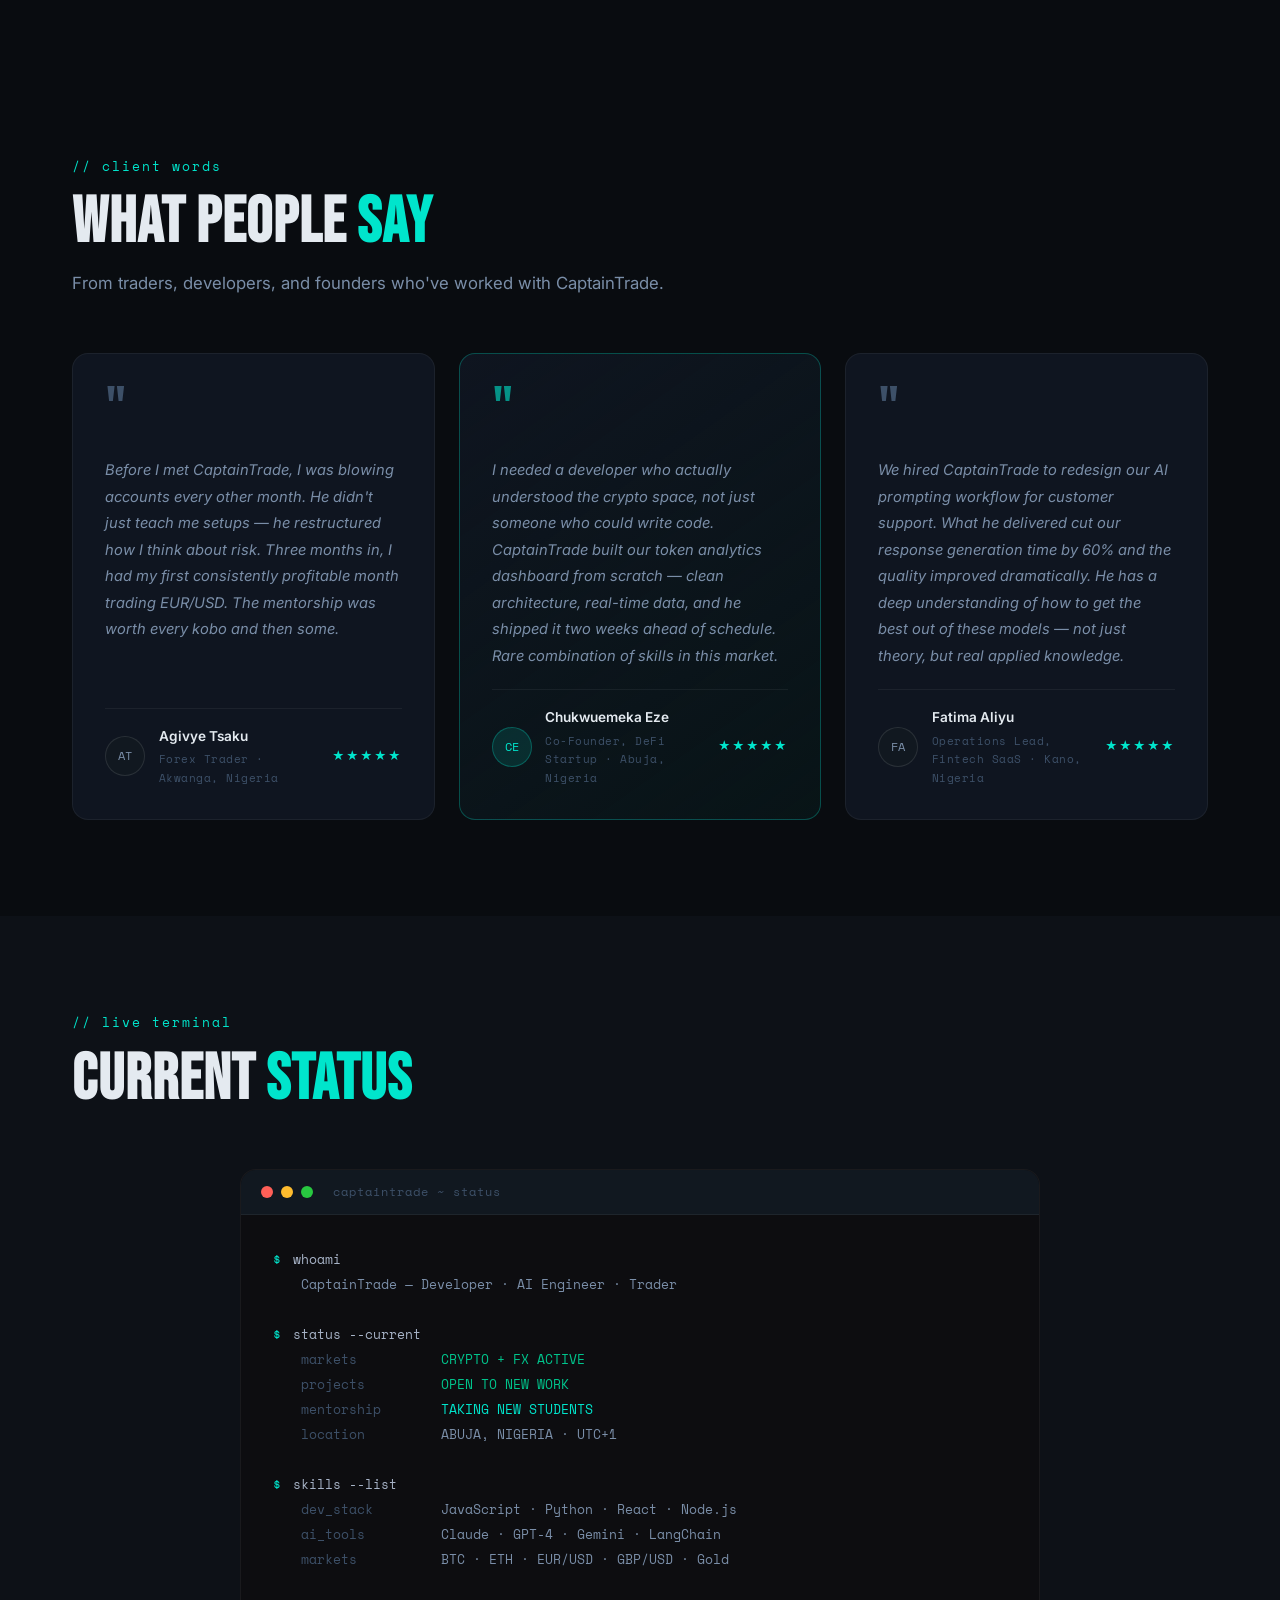
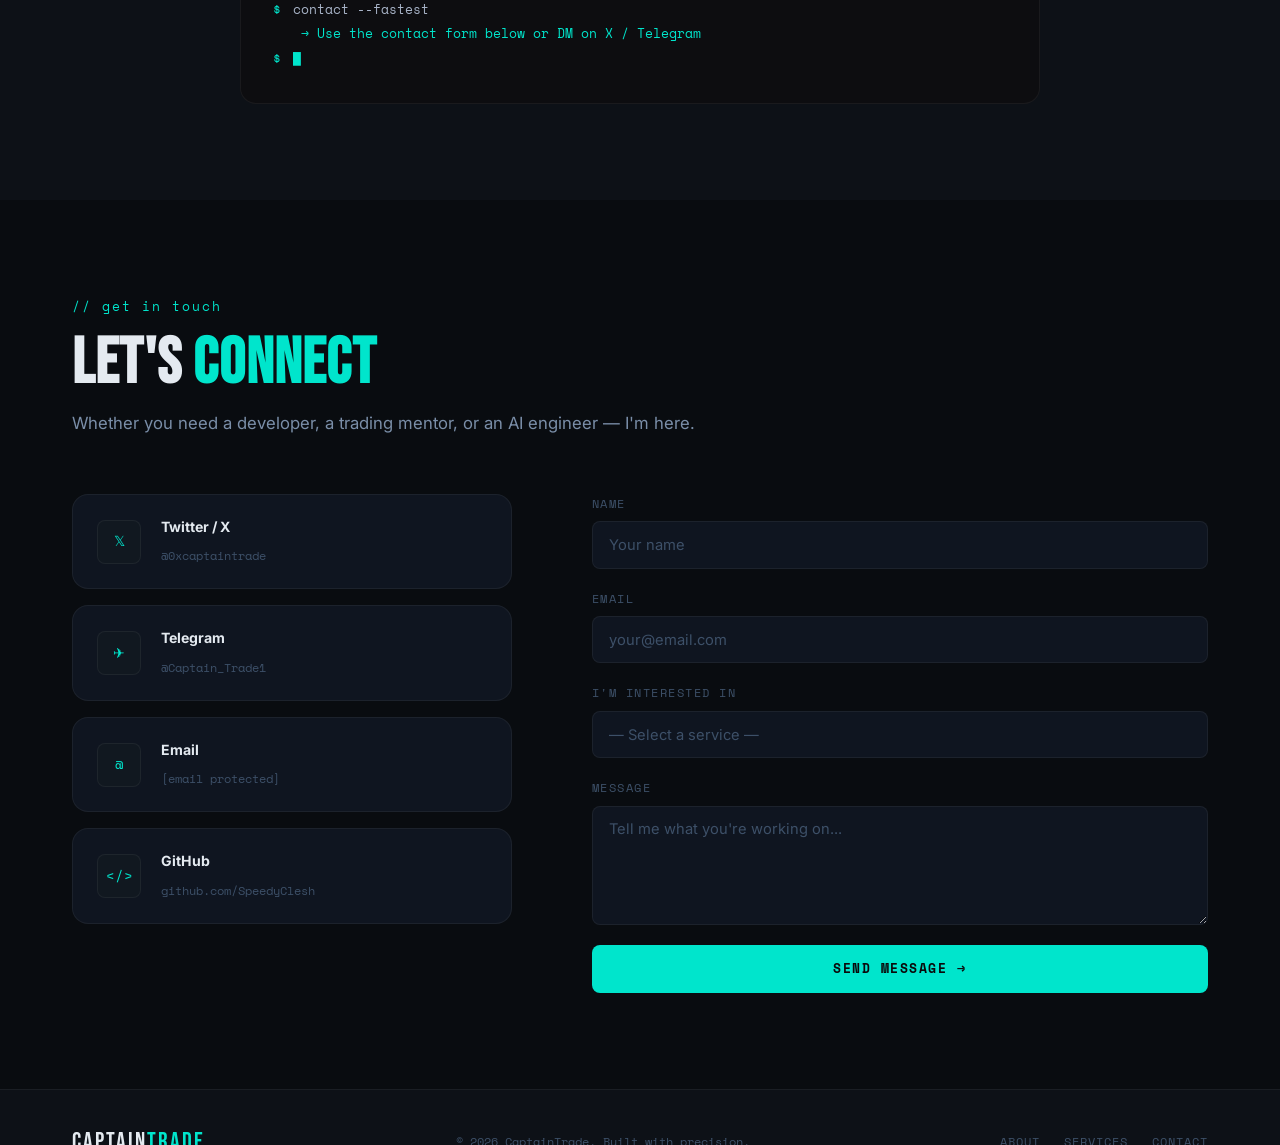
==== commit 3f7a6bd6: "fixed contact form" ====
--- a/index.html
+++ b/index.html
@@ -586,7 +586,7 @@
           </div>
         </div>
         <div class="contact-right reveal-right">
-          <form class="contact-form" id="contactForm" action="https://formspree.io/f/YOUR_FORM_ID" method="POST">
+          <form class="contact-form" id="contactForm" action="https://formspree.io/f/xzdkjkwz" method="POST">
             <!-- Formspree config -->
             <input type="hidden" name="_subject" value="New message from CaptainTrade.dev" />
             <input type="hidden" name="_next" value="" />
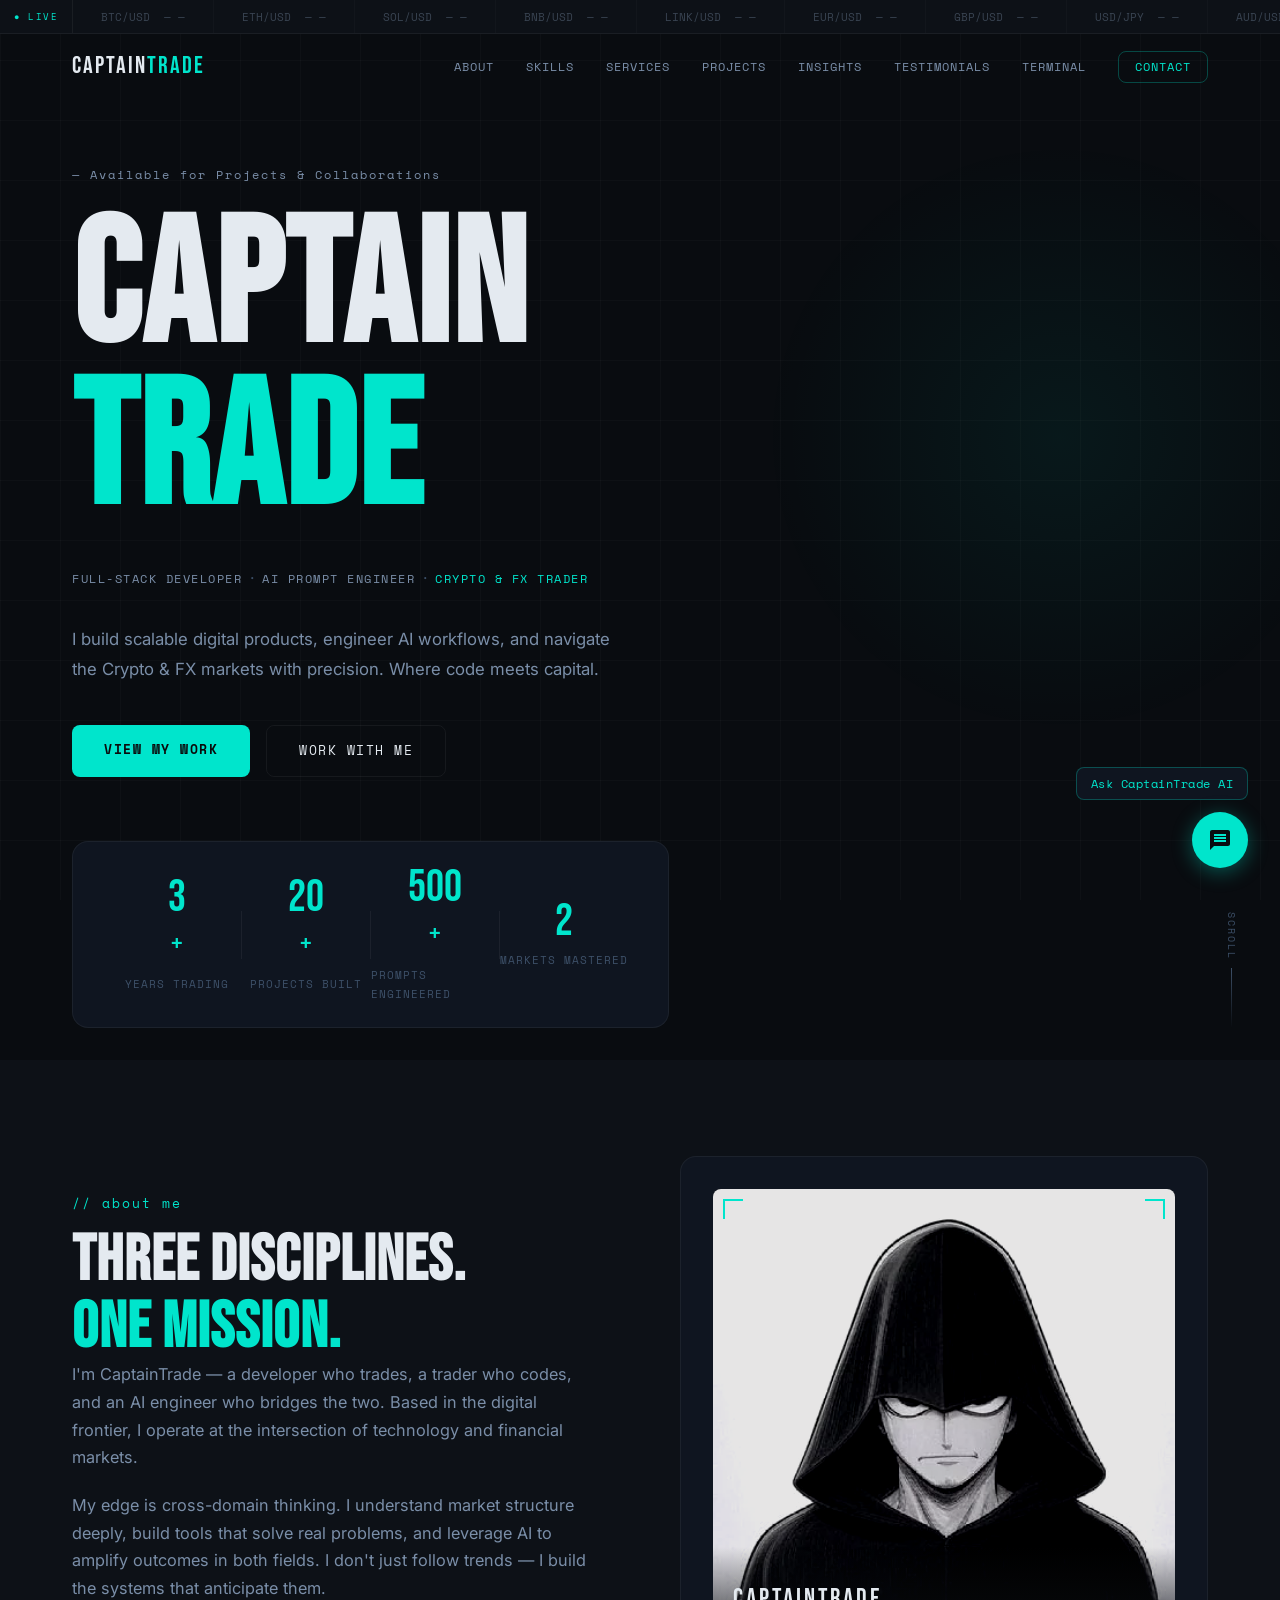
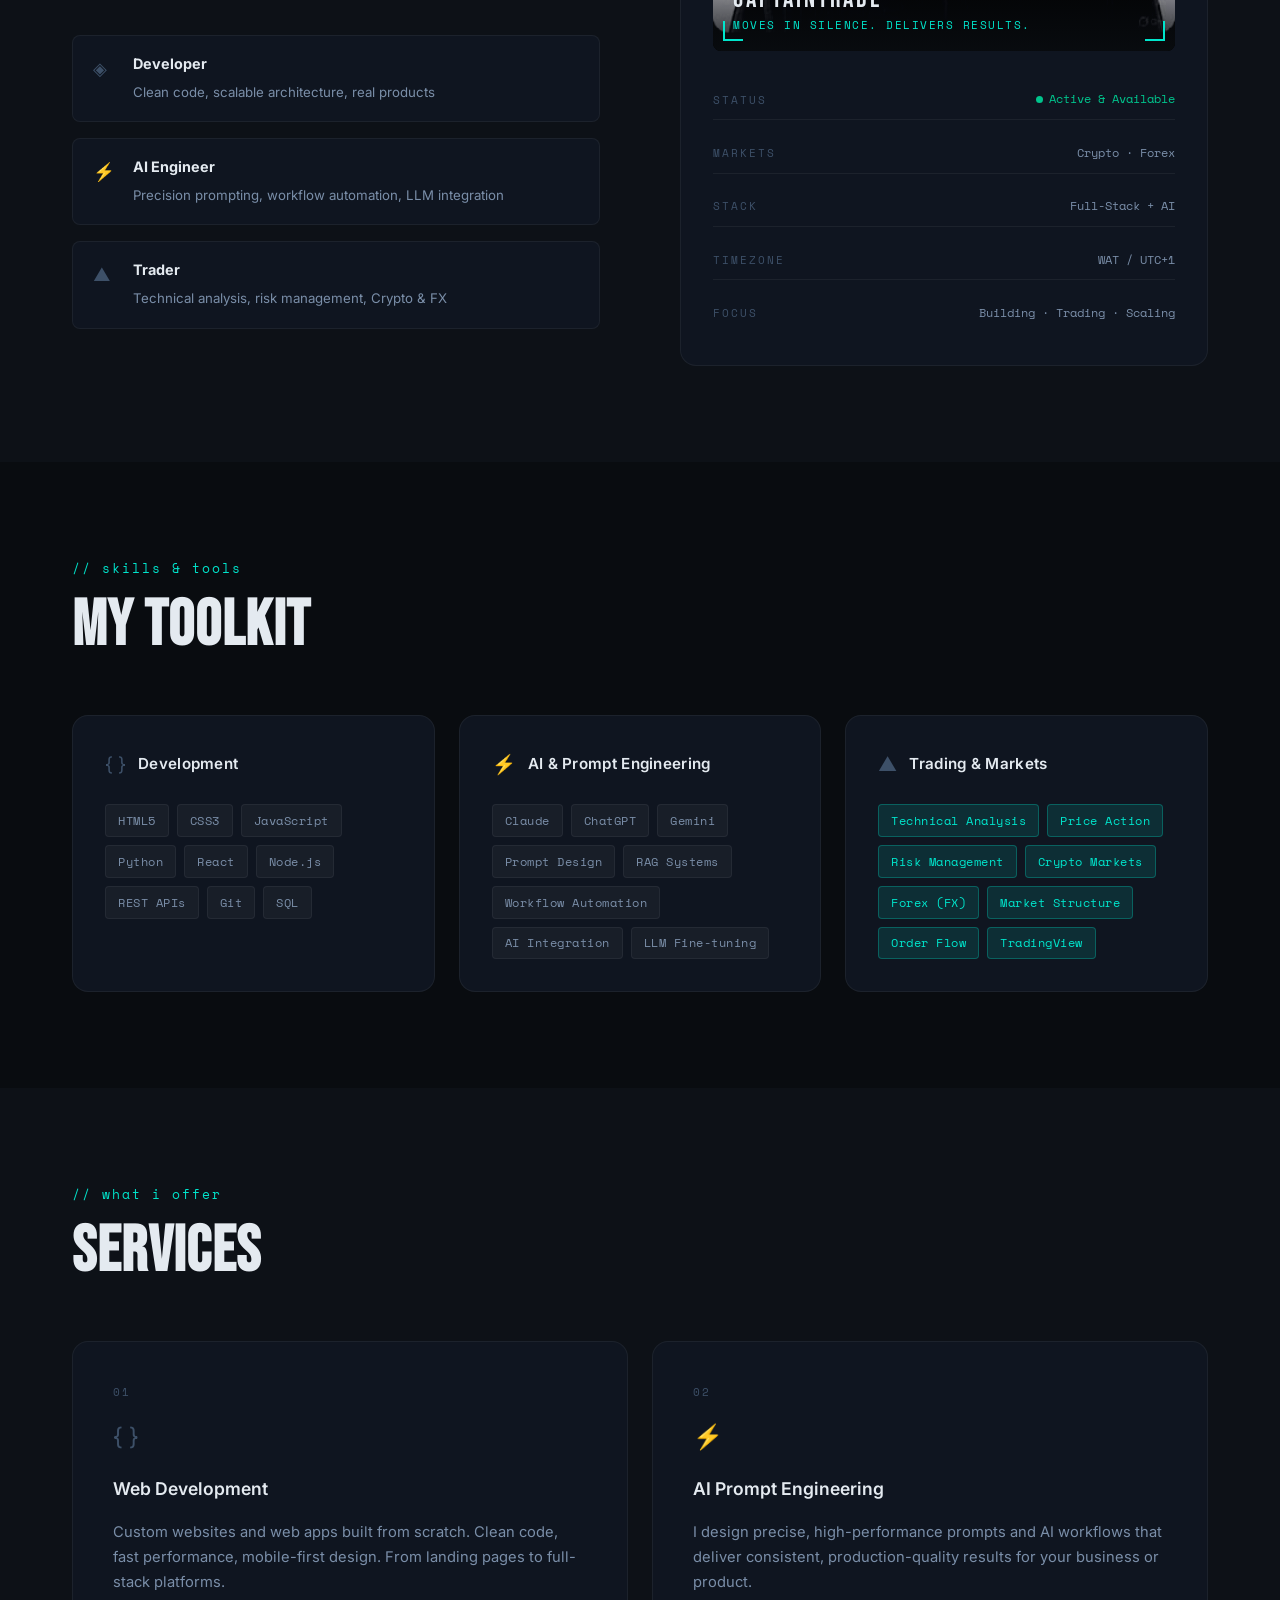
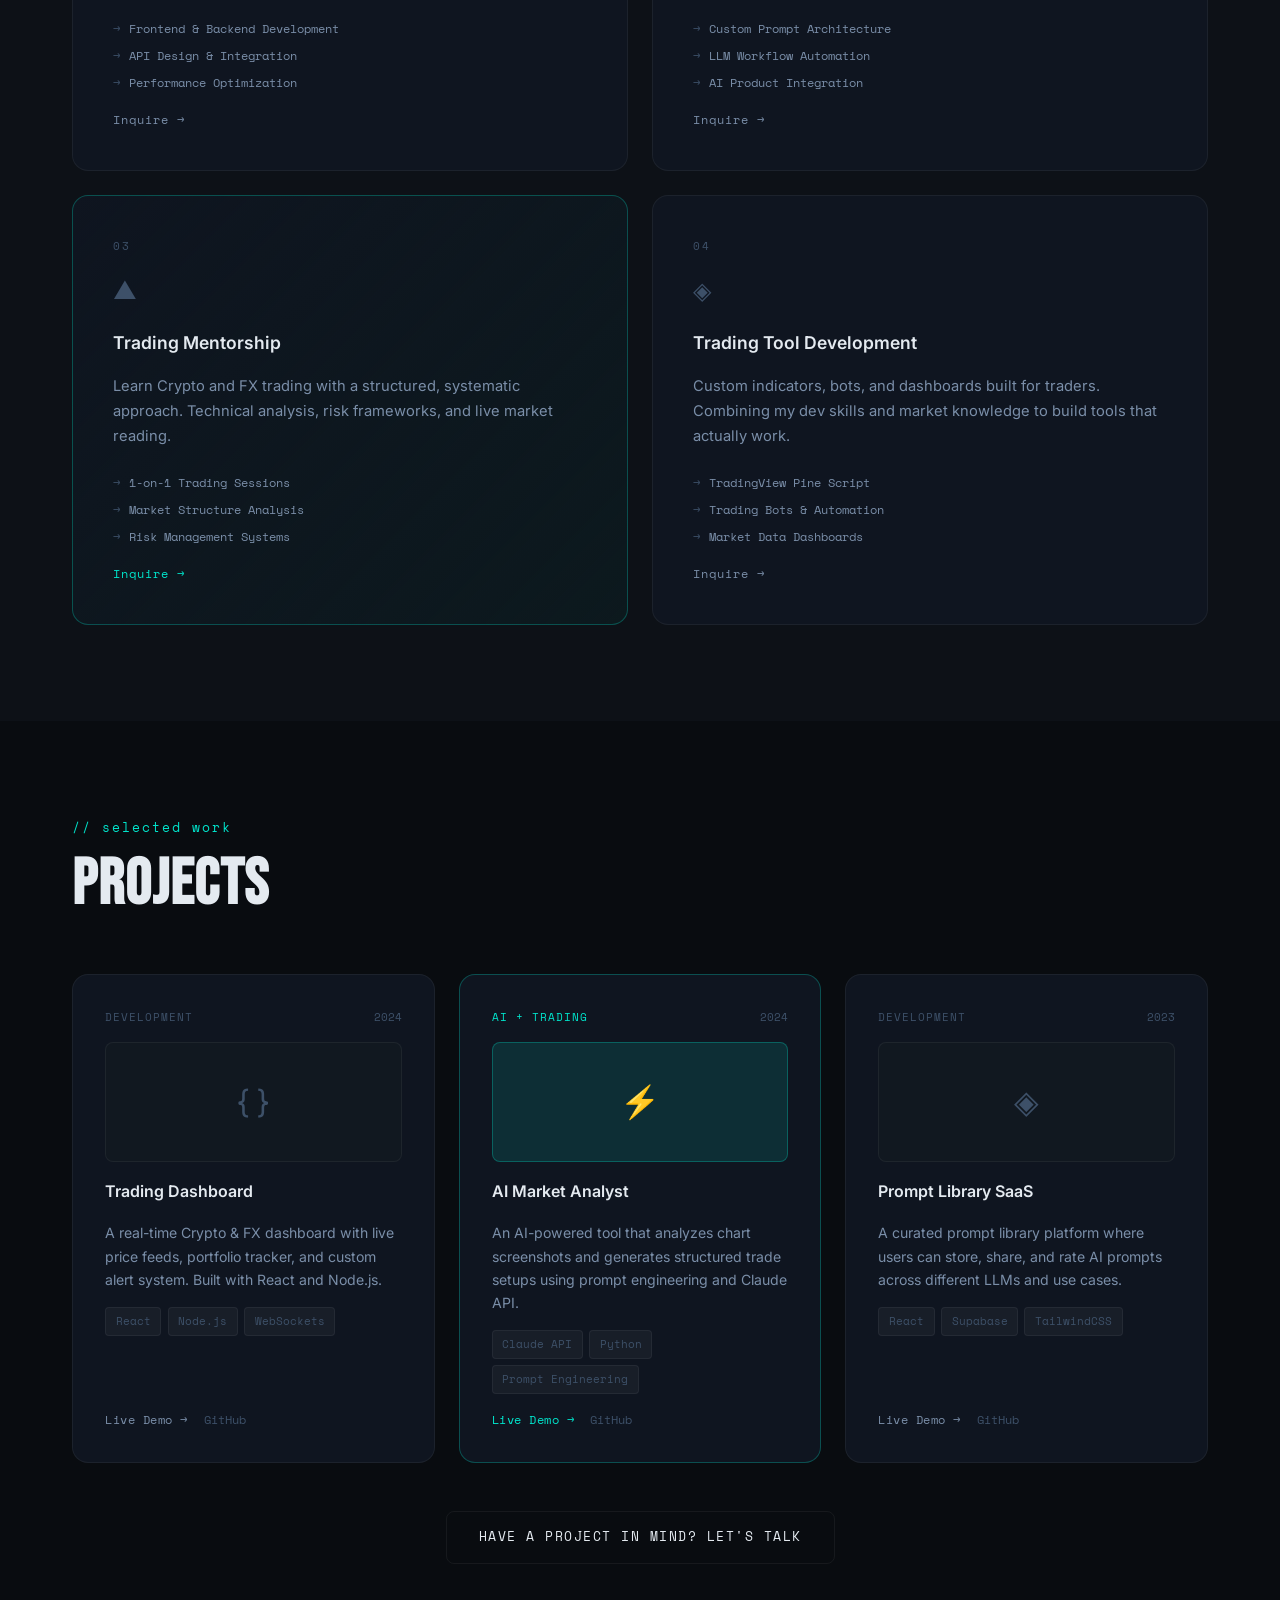
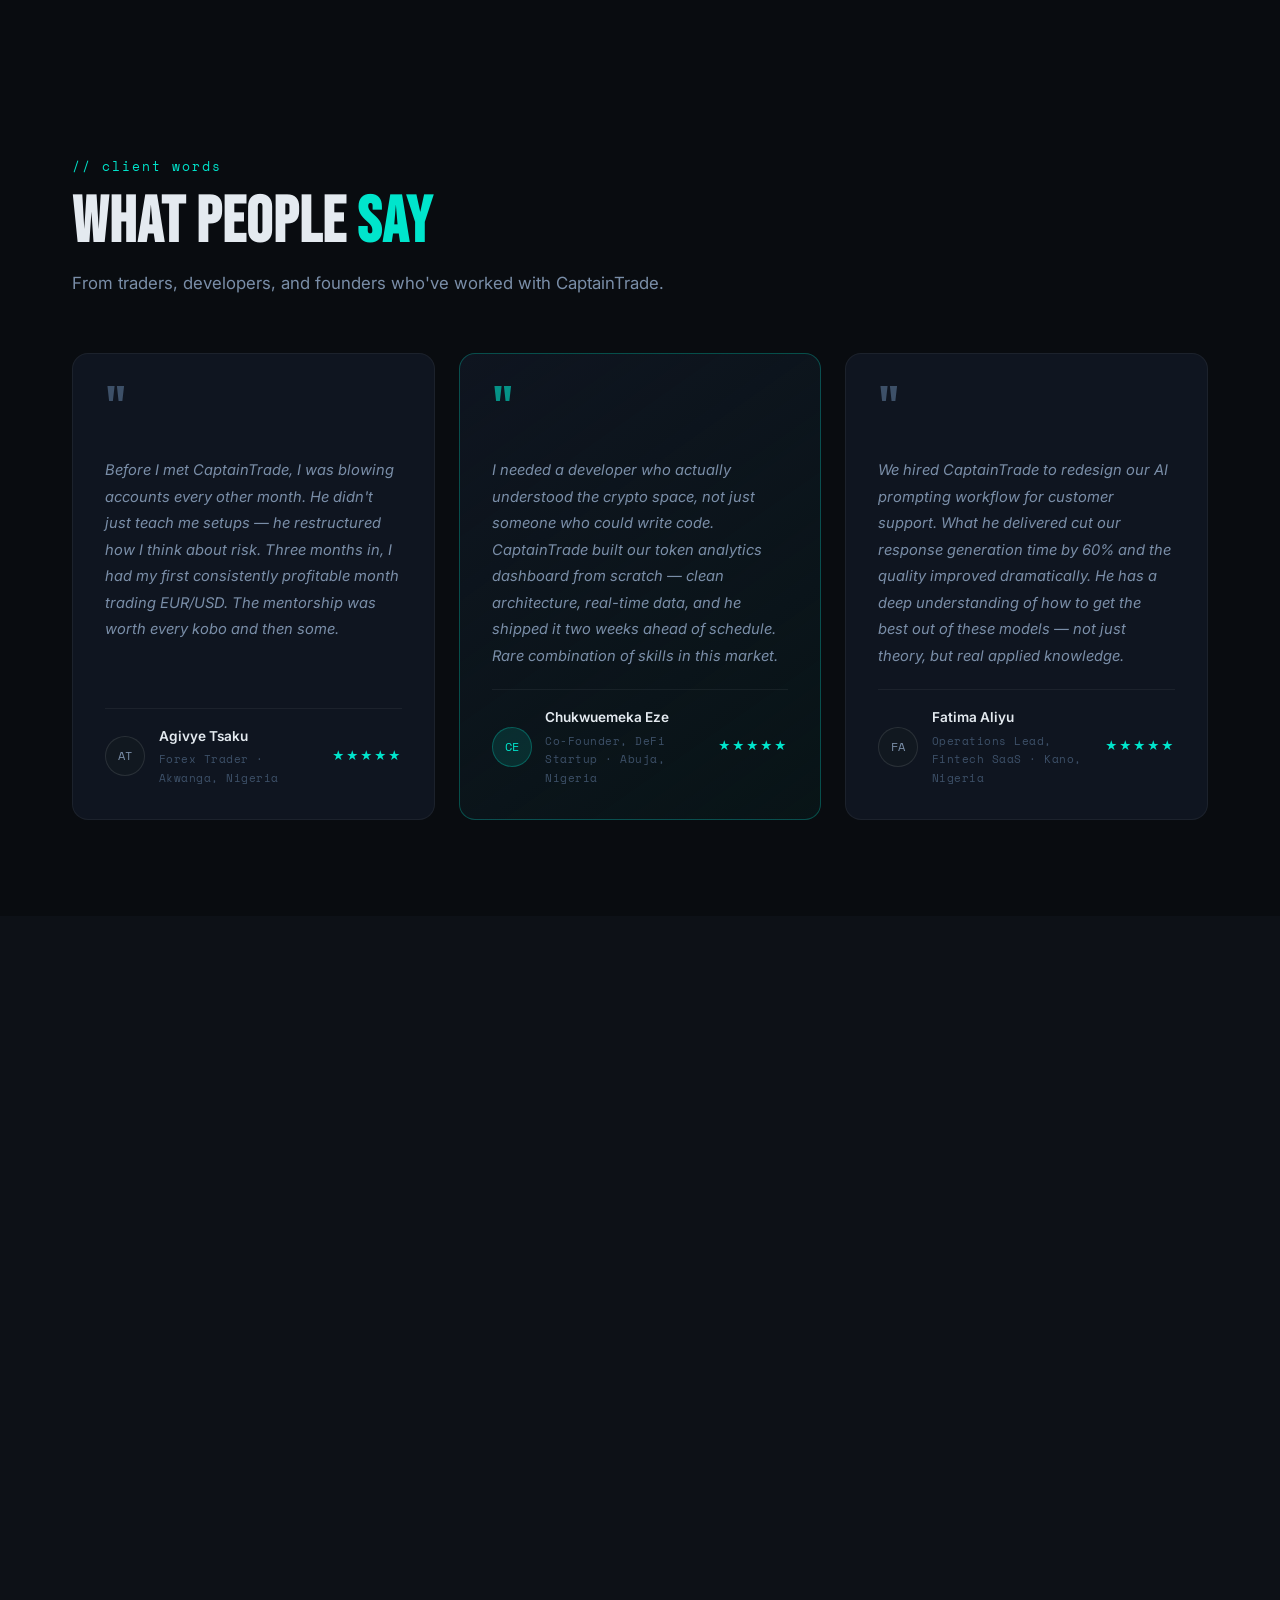
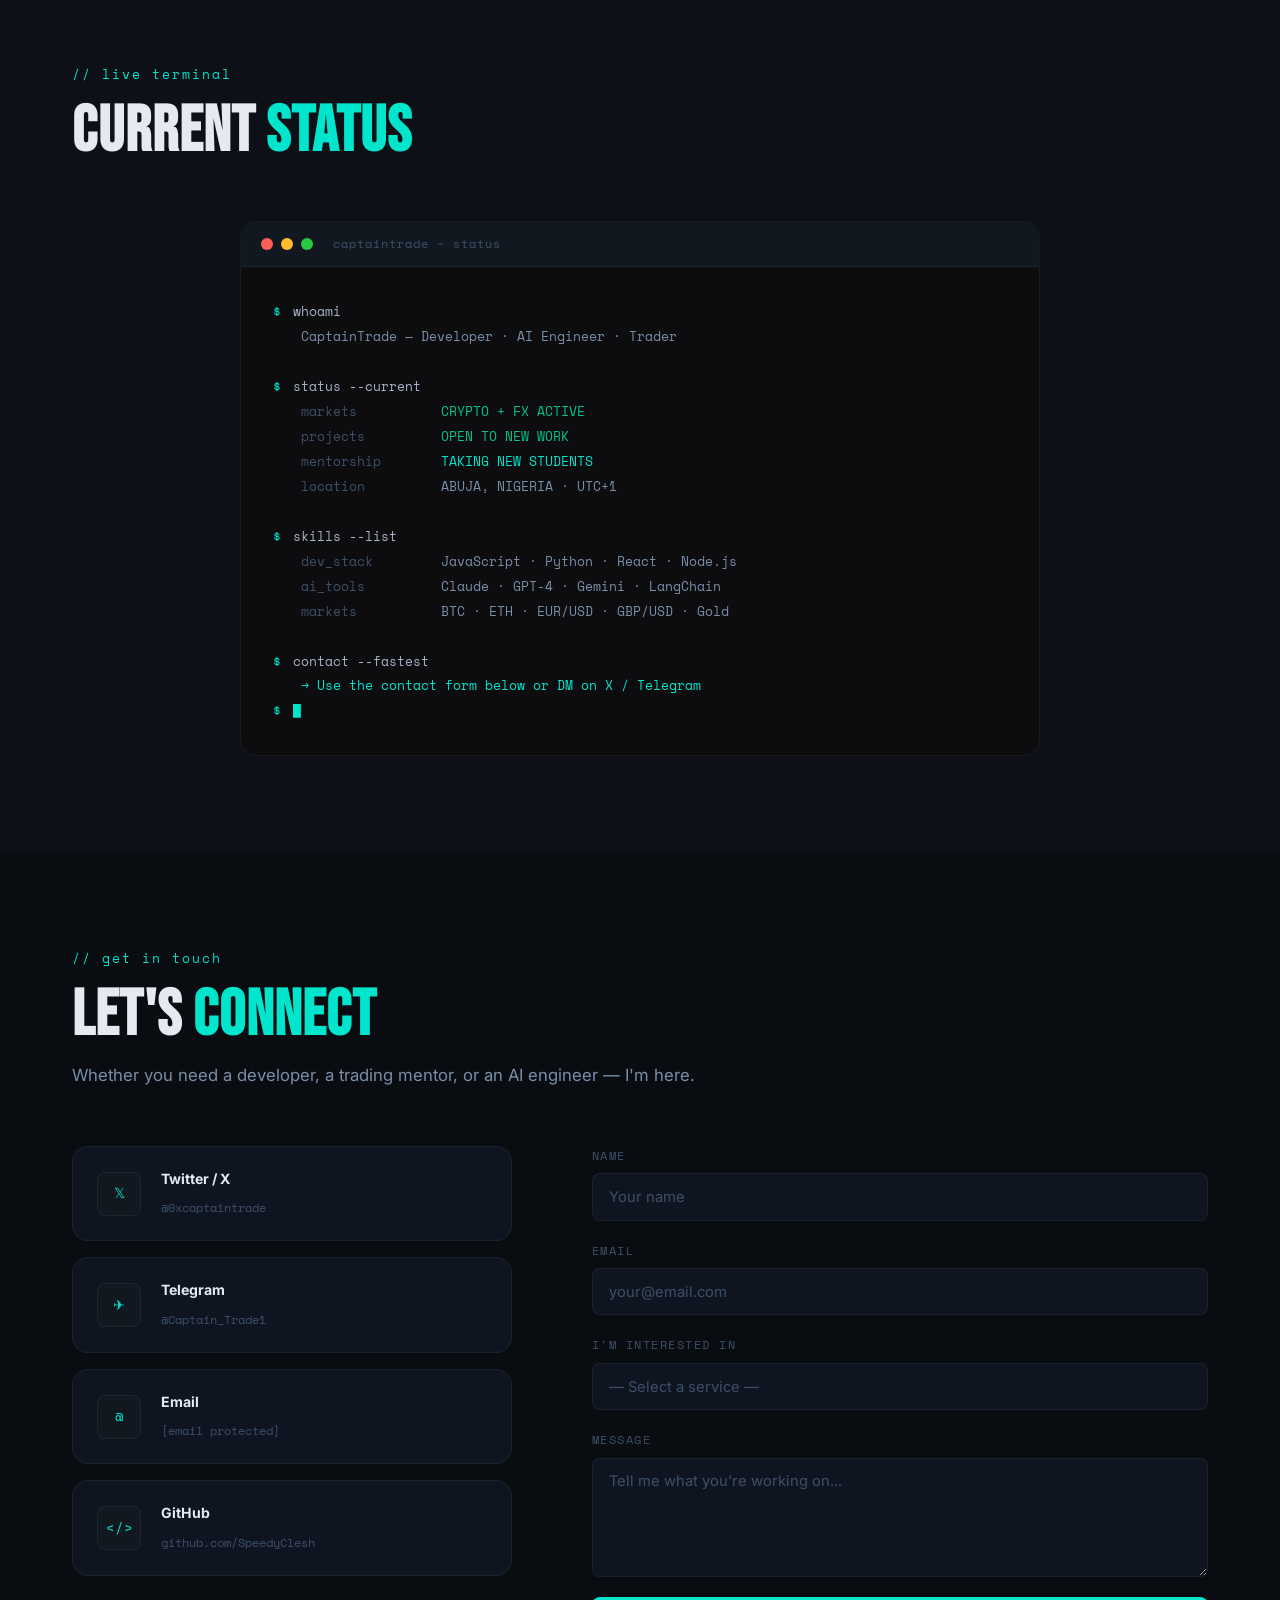
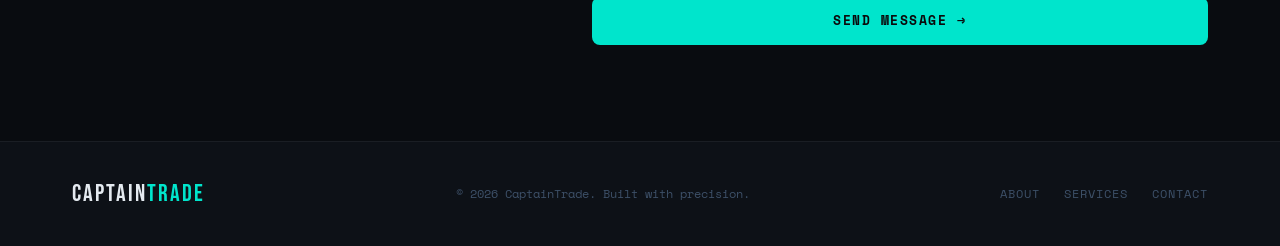
==== commit 058c9f40: "feat: AI chat widget — floating + embedded, Claude-powered" ====
--- a/index.html
+++ b/index.html
@@ -63,6 +63,7 @@
 
   <!-- Stylesheet -->
   <link rel="stylesheet" href="css/style.css" />
+  <link rel="stylesheet" href="css/widget.css" />
   <script defer src="https://cloud.umami.is/script.js" data-website-id="2ce75c90-7c07-4712-918e-8b6c8e7820a1"></script>
 </head>
 <body>
@@ -507,6 +508,9 @@
     </div>
   </section>
 
+  <!-- ========== AI WIDGET ========== -->
+  <div id="ctEmbedded"></div>
+
   <!-- ========== TERMINAL / STATS ========== -->
   <section id="terminal" class="section terminal-section">
     <div class="container">
@@ -643,5 +647,6 @@
   </footer>
 
   <script src="js/main.js" defer></script>
+  <script src="js/widget.js" defer></script>
 </body>
 </html>
--- a/css/widget.css
+++ b/css/widget.css
@@ -0,0 +1,548 @@
+/* =============================================
+   CAPTAINTRADE — widget.css
+   AI Chat Widget — floating + embedded
+   ============================================= */
+
+/* ─── FLOATING BUBBLE ─────────────────────── */
+.ct-bubble {
+  position: fixed;
+  bottom: 2rem;
+  right: 2rem;
+  z-index: 9000;
+  display: flex;
+  flex-direction: column;
+  align-items: flex-end;
+  gap: 0.75rem;
+}
+
+.ct-bubble-btn {
+  width: 56px;
+  height: 56px;
+  border-radius: 50%;
+  background: var(--accent);
+  border: none;
+  cursor: pointer;
+  display: flex;
+  align-items: center;
+  justify-content: center;
+  box-shadow: 0 4px 20px rgba(0,229,204,0.35);
+  transition: transform 0.2s ease, box-shadow 0.2s ease;
+  position: relative;
+  flex-shrink: 0;
+}
+
+.ct-bubble-btn:hover {
+  transform: scale(1.08);
+  box-shadow: 0 6px 28px rgba(0,229,204,0.5);
+}
+
+.ct-bubble-btn svg {
+  width: 24px;
+  height: 24px;
+  fill: #090C10;
+  transition: opacity 0.2s ease;
+}
+
+.ct-bubble-btn .icon-close {
+  display: none;
+}
+
+.ct-bubble-btn.open .icon-chat  { display: none; }
+.ct-bubble-btn.open .icon-close { display: block; }
+
+/* Pulse ring on bubble */
+.ct-bubble-btn::before {
+  content: '';
+  position: absolute;
+  inset: -4px;
+  border-radius: 50%;
+  border: 2px solid var(--accent);
+  opacity: 0;
+  animation: bubblePulse 2.5s ease-out infinite;
+}
+
+@keyframes bubblePulse {
+  0%   { opacity: 0.6; transform: scale(1); }
+  100% { opacity: 0;   transform: scale(1.5); }
+}
+
+/* Tooltip label */
+.ct-bubble-label {
+  background: var(--bg-card);
+  border: 1px solid var(--border-accent);
+  border-radius: var(--radius);
+  padding: 0.35rem 0.85rem;
+  font-family: var(--font-mono);
+  font-size: 0.72rem;
+  color: var(--accent);
+  letter-spacing: 0.5px;
+  white-space: nowrap;
+  animation: fadeInRight 0.3s ease;
+  pointer-events: none;
+}
+
+@keyframes fadeInRight {
+  from { opacity: 0; transform: translateX(8px); }
+  to   { opacity: 1; transform: translateX(0); }
+}
+
+/* ─── CHAT WINDOW (FLOATING) ──────────────── */
+.ct-chat-window {
+  position: fixed;
+  bottom: 5.5rem;
+  right: 2rem;
+  width: 360px;
+  max-height: 520px;
+  background: var(--bg-card);
+  border: 1px solid var(--border-accent);
+  border-radius: var(--radius-lg);
+  display: flex;
+  flex-direction: column;
+  z-index: 8999;
+  box-shadow: 0 20px 60px rgba(0,0,0,0.5);
+  transform: scale(0.95) translateY(12px);
+  opacity: 0;
+  pointer-events: none;
+  transition: transform 0.25s cubic-bezier(0.4,0,0.2,1),
+              opacity 0.25s ease;
+}
+
+.ct-chat-window.open {
+  transform: scale(1) translateY(0);
+  opacity: 1;
+  pointer-events: all;
+}
+
+/* Chat header */
+.ct-chat-header {
+  display: flex;
+  align-items: center;
+  justify-content: space-between;
+  padding: 1rem 1.25rem;
+  border-bottom: 1px solid var(--border);
+  flex-shrink: 0;
+}
+
+.ct-chat-header-left {
+  display: flex;
+  align-items: center;
+  gap: 0.6rem;
+}
+
+.ct-chat-avatar {
+  width: 32px;
+  height: 32px;
+  border-radius: 50%;
+  border: 1px solid var(--border-accent);
+  object-fit: cover;
+}
+
+.ct-chat-title {
+  font-size: 0.88rem;
+  font-weight: 600;
+  color: var(--text);
+}
+
+.ct-chat-status {
+  display: flex;
+  align-items: center;
+  gap: 0.3rem;
+  font-family: var(--font-mono);
+  font-size: 0.65rem;
+  color: var(--green);
+}
+
+.ct-status-dot {
+  width: 6px;
+  height: 6px;
+  border-radius: 50%;
+  background: var(--green);
+  animation: pulse-dot 1.5s ease-in-out infinite;
+}
+
+.ct-chat-close {
+  background: none;
+  border: none;
+  color: var(--text-dim);
+  cursor: pointer;
+  font-size: 1.1rem;
+  line-height: 1;
+  padding: 0.2rem;
+  transition: color var(--transition);
+}
+
+.ct-chat-close:hover { color: var(--text); }
+
+/* Messages area */
+.ct-messages {
+  flex: 1;
+  overflow-y: auto;
+  padding: 1rem;
+  display: flex;
+  flex-direction: column;
+  gap: 0.75rem;
+  scroll-behavior: smooth;
+}
+
+.ct-messages::-webkit-scrollbar { width: 4px; }
+.ct-messages::-webkit-scrollbar-track { background: transparent; }
+.ct-messages::-webkit-scrollbar-thumb { background: var(--border); border-radius: 2px; }
+
+/* Message bubbles */
+.ct-msg {
+  display: flex;
+  gap: 0.5rem;
+  align-items: flex-start;
+  animation: msgIn 0.2s ease;
+}
+
+@keyframes msgIn {
+  from { opacity: 0; transform: translateY(6px); }
+  to   { opacity: 1; transform: translateY(0); }
+}
+
+.ct-msg.user { flex-direction: row-reverse; }
+
+.ct-msg-avatar {
+  width: 26px;
+  height: 26px;
+  border-radius: 50%;
+  flex-shrink: 0;
+  object-fit: cover;
+  border: 1px solid var(--border);
+}
+
+.ct-msg-avatar.user-av {
+  background: var(--bg-3);
+  border-color: var(--border-mid);
+  display: flex;
+  align-items: center;
+  justify-content: center;
+  font-family: var(--font-mono);
+  font-size: 0.6rem;
+  color: var(--text-muted);
+}
+
+.ct-msg-bubble {
+  max-width: 82%;
+  padding: 0.6rem 0.9rem;
+  border-radius: 12px;
+  font-size: 0.85rem;
+  line-height: 1.6;
+}
+
+.ct-msg.bot  .ct-msg-bubble {
+  background: var(--bg-3);
+  border: 1px solid var(--border);
+  color: var(--text-muted);
+  border-radius: 4px 12px 12px 12px;
+}
+
+.ct-msg.user .ct-msg-bubble {
+  background: var(--accent-dim);
+  border: 1px solid var(--border-accent);
+  color: var(--text);
+  border-radius: 12px 4px 12px 12px;
+}
+
+/* Typing indicator */
+.ct-typing .ct-msg-bubble {
+  display: flex;
+  align-items: center;
+  gap: 4px;
+  padding: 0.75rem 1rem;
+}
+
+.ct-typing-dot {
+  width: 6px;
+  height: 6px;
+  border-radius: 50%;
+  background: var(--text-dim);
+  animation: typingBounce 1.2s ease-in-out infinite;
+}
+
+.ct-typing-dot:nth-child(2) { animation-delay: 0.15s; }
+.ct-typing-dot:nth-child(3) { animation-delay: 0.3s; }
+
+@keyframes typingBounce {
+  0%, 60%, 100% { transform: translateY(0); opacity: 0.4; }
+  30%           { transform: translateY(-5px); opacity: 1; }
+}
+
+/* Chat input area */
+.ct-chat-input-area {
+  padding: 0.75rem 1rem;
+  border-top: 1px solid var(--border);
+  display: flex;
+  gap: 0.5rem;
+  align-items: flex-end;
+  flex-shrink: 0;
+}
+
+.ct-chat-input {
+  flex: 1;
+  background: var(--bg-3);
+  border: 1px solid var(--border);
+  border-radius: var(--radius);
+  color: var(--text);
+  font-family: var(--font-body);
+  font-size: 0.85rem;
+  padding: 0.6rem 0.85rem;
+  resize: none;
+  outline: none;
+  max-height: 100px;
+  line-height: 1.5;
+  transition: border-color var(--transition);
+}
+
+.ct-chat-input::placeholder { color: var(--text-dim); }
+.ct-chat-input:focus { border-color: var(--border-accent); }
+
+.ct-chat-send {
+  width: 36px;
+  height: 36px;
+  border-radius: var(--radius);
+  background: var(--accent);
+  border: none;
+  cursor: pointer;
+  display: flex;
+  align-items: center;
+  justify-content: center;
+  flex-shrink: 0;
+  transition: background var(--transition), transform 0.15s ease;
+}
+
+.ct-chat-send:hover  { background: var(--accent-light, #33EDD4); }
+.ct-chat-send:active { transform: scale(0.95); }
+.ct-chat-send:disabled { opacity: 0.4; cursor: not-allowed; }
+
+.ct-chat-send svg {
+  width: 16px;
+  height: 16px;
+  fill: #090C10;
+}
+
+/* Powered by */
+.ct-powered {
+  text-align: center;
+  padding: 0.4rem;
+  font-family: var(--font-mono);
+  font-size: 0.6rem;
+  color: var(--text-dim);
+  letter-spacing: 0.5px;
+  border-top: 1px solid var(--border);
+}
+
+/* ─── EMBEDDED WIDGET ─────────────────────── */
+.widget-section {
+  background: var(--bg-2);
+  padding: 6rem 0;
+}
+
+.widget-inner {
+  display: grid;
+  grid-template-columns: 1fr 1fr;
+  gap: 4rem;
+  align-items: center;
+}
+
+.widget-left { }
+
+.widget-left .section-label { margin-bottom: 0.75rem; }
+
+.widget-title {
+  font-family: var(--font-display);
+  font-size: clamp(2.2rem, 4vw, 3.2rem);
+  line-height: 1.05;
+  letter-spacing: 1px;
+  margin-bottom: 1rem;
+}
+
+.widget-desc {
+  color: var(--text-muted);
+  font-size: 0.98rem;
+  line-height: 1.8;
+  margin-bottom: 1.5rem;
+}
+
+.widget-capabilities {
+  display: flex;
+  flex-direction: column;
+  gap: 0.6rem;
+}
+
+.widget-cap {
+  display: flex;
+  align-items: center;
+  gap: 0.6rem;
+  font-size: 0.85rem;
+  color: var(--text-muted);
+}
+
+.widget-cap-dot {
+  width: 6px;
+  height: 6px;
+  border-radius: 50%;
+  background: var(--accent);
+  flex-shrink: 0;
+}
+
+/* Embedded chat box */
+.widget-chat-box {
+  background: var(--bg-card);
+  border: 1px solid var(--border-accent);
+  border-radius: var(--radius-lg);
+  overflow: hidden;
+  display: flex;
+  flex-direction: column;
+  height: 460px;
+}
+
+.widget-chat-header {
+  display: flex;
+  align-items: center;
+  gap: 0.75rem;
+  padding: 1rem 1.25rem;
+  border-bottom: 1px solid var(--border);
+  background: var(--bg-3);
+  flex-shrink: 0;
+}
+
+.widget-chat-avatar {
+  width: 36px;
+  height: 36px;
+  border-radius: 50%;
+  border: 2px solid var(--accent);
+  object-fit: cover;
+}
+
+.widget-chat-name {
+  font-size: 0.9rem;
+  font-weight: 600;
+  color: var(--text);
+}
+
+.widget-chat-sub {
+  font-family: var(--font-mono);
+  font-size: 0.65rem;
+  color: var(--accent);
+  display: flex;
+  align-items: center;
+  gap: 0.3rem;
+}
+
+.widget-messages {
+  flex: 1;
+  overflow-y: auto;
+  padding: 1rem;
+  display: flex;
+  flex-direction: column;
+  gap: 0.75rem;
+  scroll-behavior: smooth;
+}
+
+.widget-messages::-webkit-scrollbar { width: 4px; }
+.widget-messages::-webkit-scrollbar-thumb { background: var(--border); border-radius: 2px; }
+
+.widget-input-area {
+  padding: 0.85rem 1rem;
+  border-top: 1px solid var(--border);
+  display: flex;
+  gap: 0.5rem;
+  align-items: flex-end;
+  flex-shrink: 0;
+}
+
+.widget-input {
+  flex: 1;
+  background: var(--bg-3);
+  border: 1px solid var(--border);
+  border-radius: var(--radius);
+  color: var(--text);
+  font-family: var(--font-body);
+  font-size: 0.88rem;
+  padding: 0.65rem 0.9rem;
+  resize: none;
+  outline: none;
+  max-height: 100px;
+  line-height: 1.5;
+  transition: border-color var(--transition);
+}
+
+.widget-input::placeholder { color: var(--text-dim); }
+.widget-input:focus { border-color: var(--border-accent); }
+
+.widget-send {
+  width: 38px;
+  height: 38px;
+  border-radius: var(--radius);
+  background: var(--accent);
+  border: none;
+  cursor: pointer;
+  display: flex;
+  align-items: center;
+  justify-content: center;
+  flex-shrink: 0;
+  transition: background var(--transition), transform 0.15s ease;
+}
+
+.widget-send:hover  { filter: brightness(1.1); }
+.widget-send:active { transform: scale(0.95); }
+.widget-send:disabled { opacity: 0.4; cursor: not-allowed; }
+
+.widget-send svg { width: 16px; height: 16px; fill: #090C10; }
+
+.widget-powered {
+  text-align: center;
+  padding: 0.4rem;
+  font-family: var(--font-mono);
+  font-size: 0.6rem;
+  color: var(--text-dim);
+  border-top: 1px solid var(--border);
+}
+
+/* Suggested questions */
+.widget-suggestions {
+  display: flex;
+  flex-wrap: wrap;
+  gap: 0.4rem;
+  padding: 0 1rem 0.75rem;
+  flex-shrink: 0;
+}
+
+.widget-suggestion {
+  font-family: var(--font-mono);
+  font-size: 0.68rem;
+  padding: 0.3rem 0.7rem;
+  border: 1px solid var(--border);
+  border-radius: 20px;
+  background: transparent;
+  color: var(--text-muted);
+  cursor: pointer;
+  transition: all var(--transition);
+  white-space: nowrap;
+}
+
+.widget-suggestion:hover {
+  border-color: var(--border-accent);
+  color: var(--accent);
+  background: var(--accent-dim);
+}
+
+/* ─── RESPONSIVE ──────────────────────────── */
+@media (max-width: 900px) {
+  .widget-inner {
+    grid-template-columns: 1fr;
+    gap: 2.5rem;
+  }
+}
+
+@media (max-width: 480px) {
+  .ct-chat-window {
+    right: 0.75rem;
+    left: 0.75rem;
+    width: auto;
+    bottom: 5rem;
+  }
+  .ct-bubble { right: 1rem; bottom: 1rem; }
+}
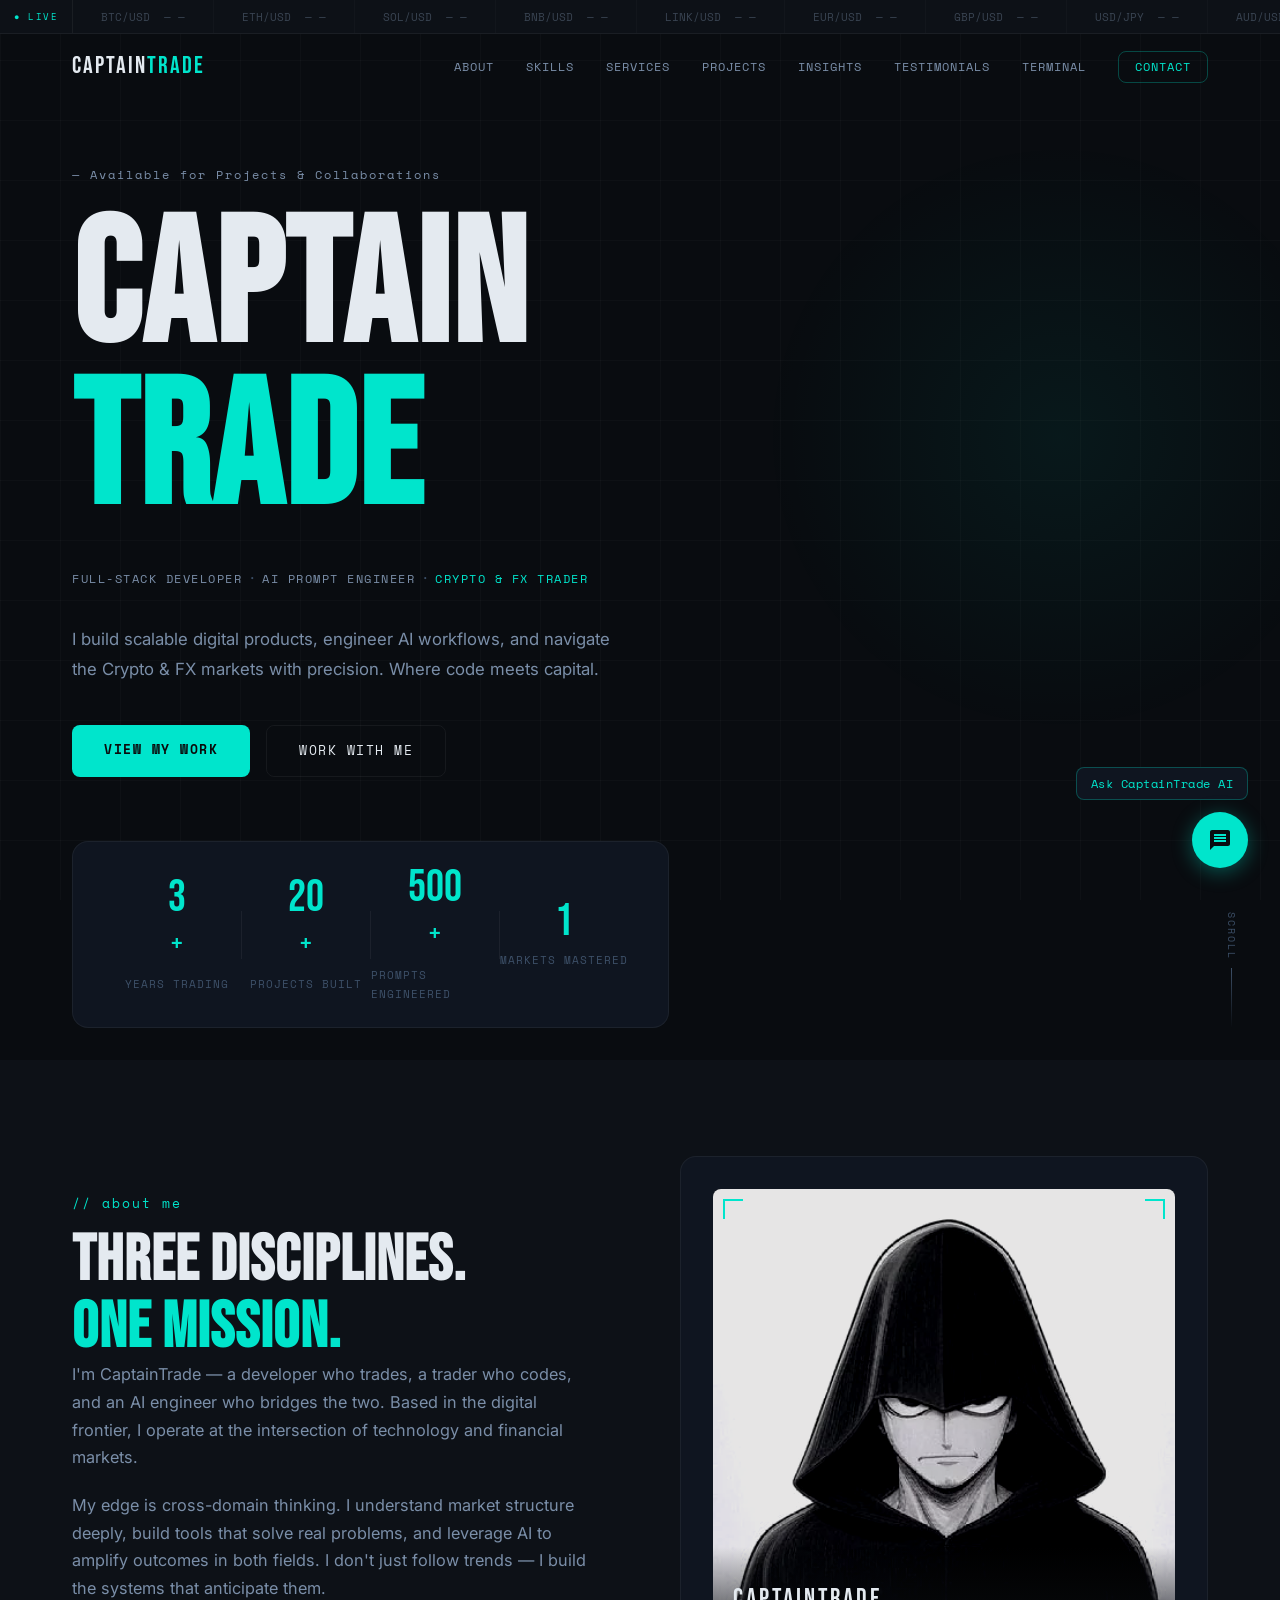
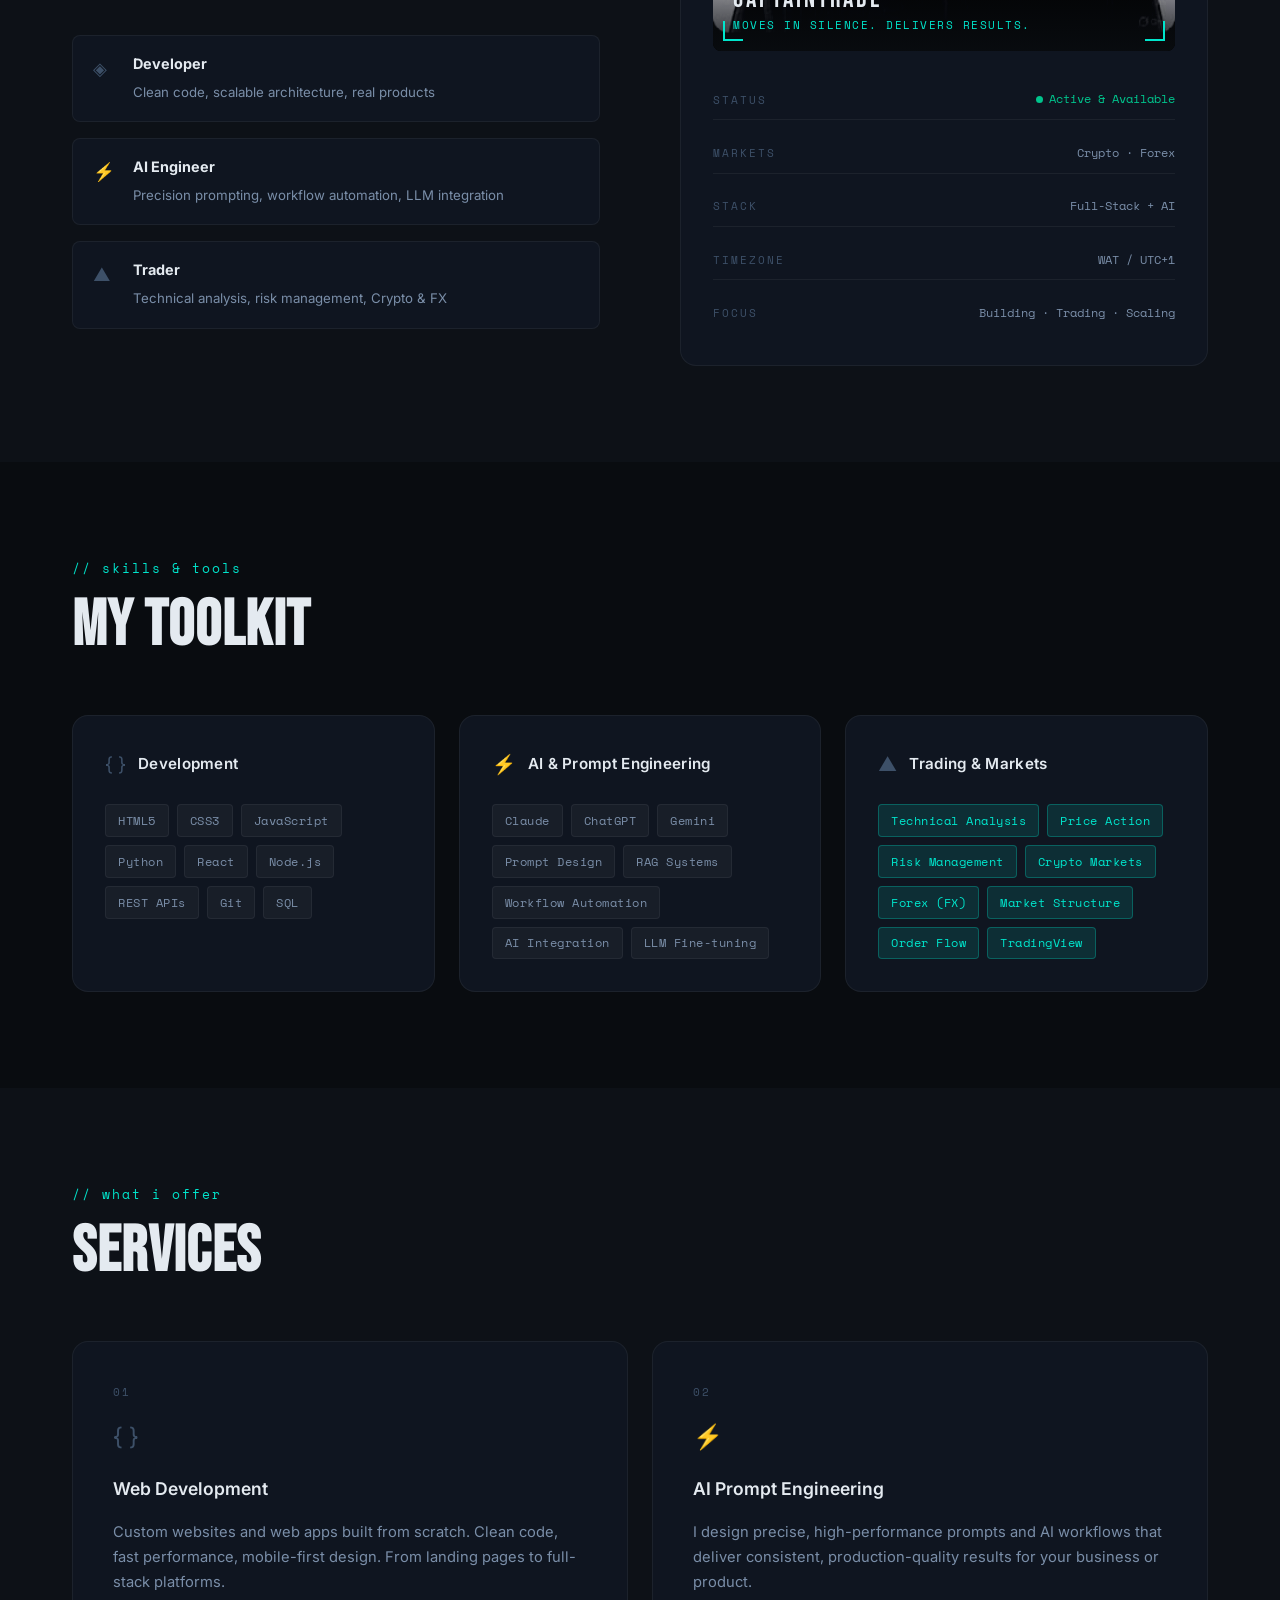
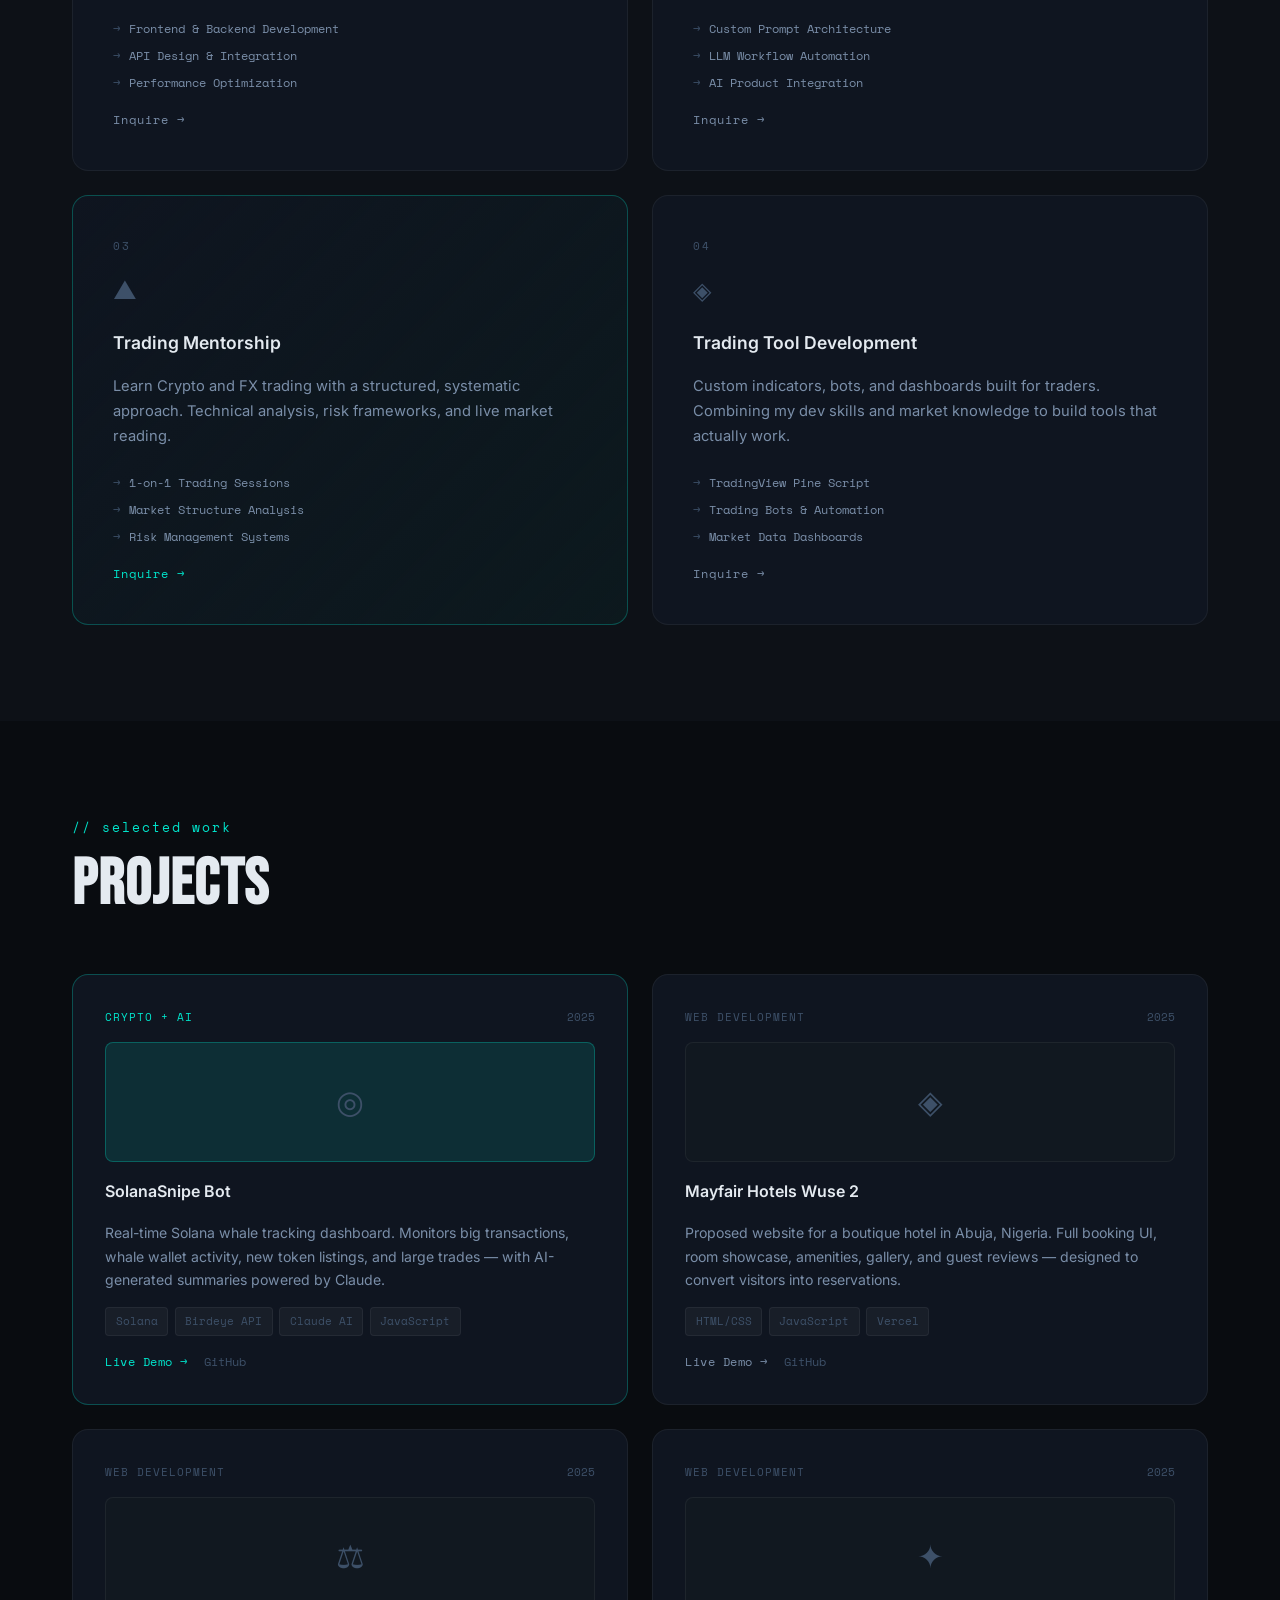
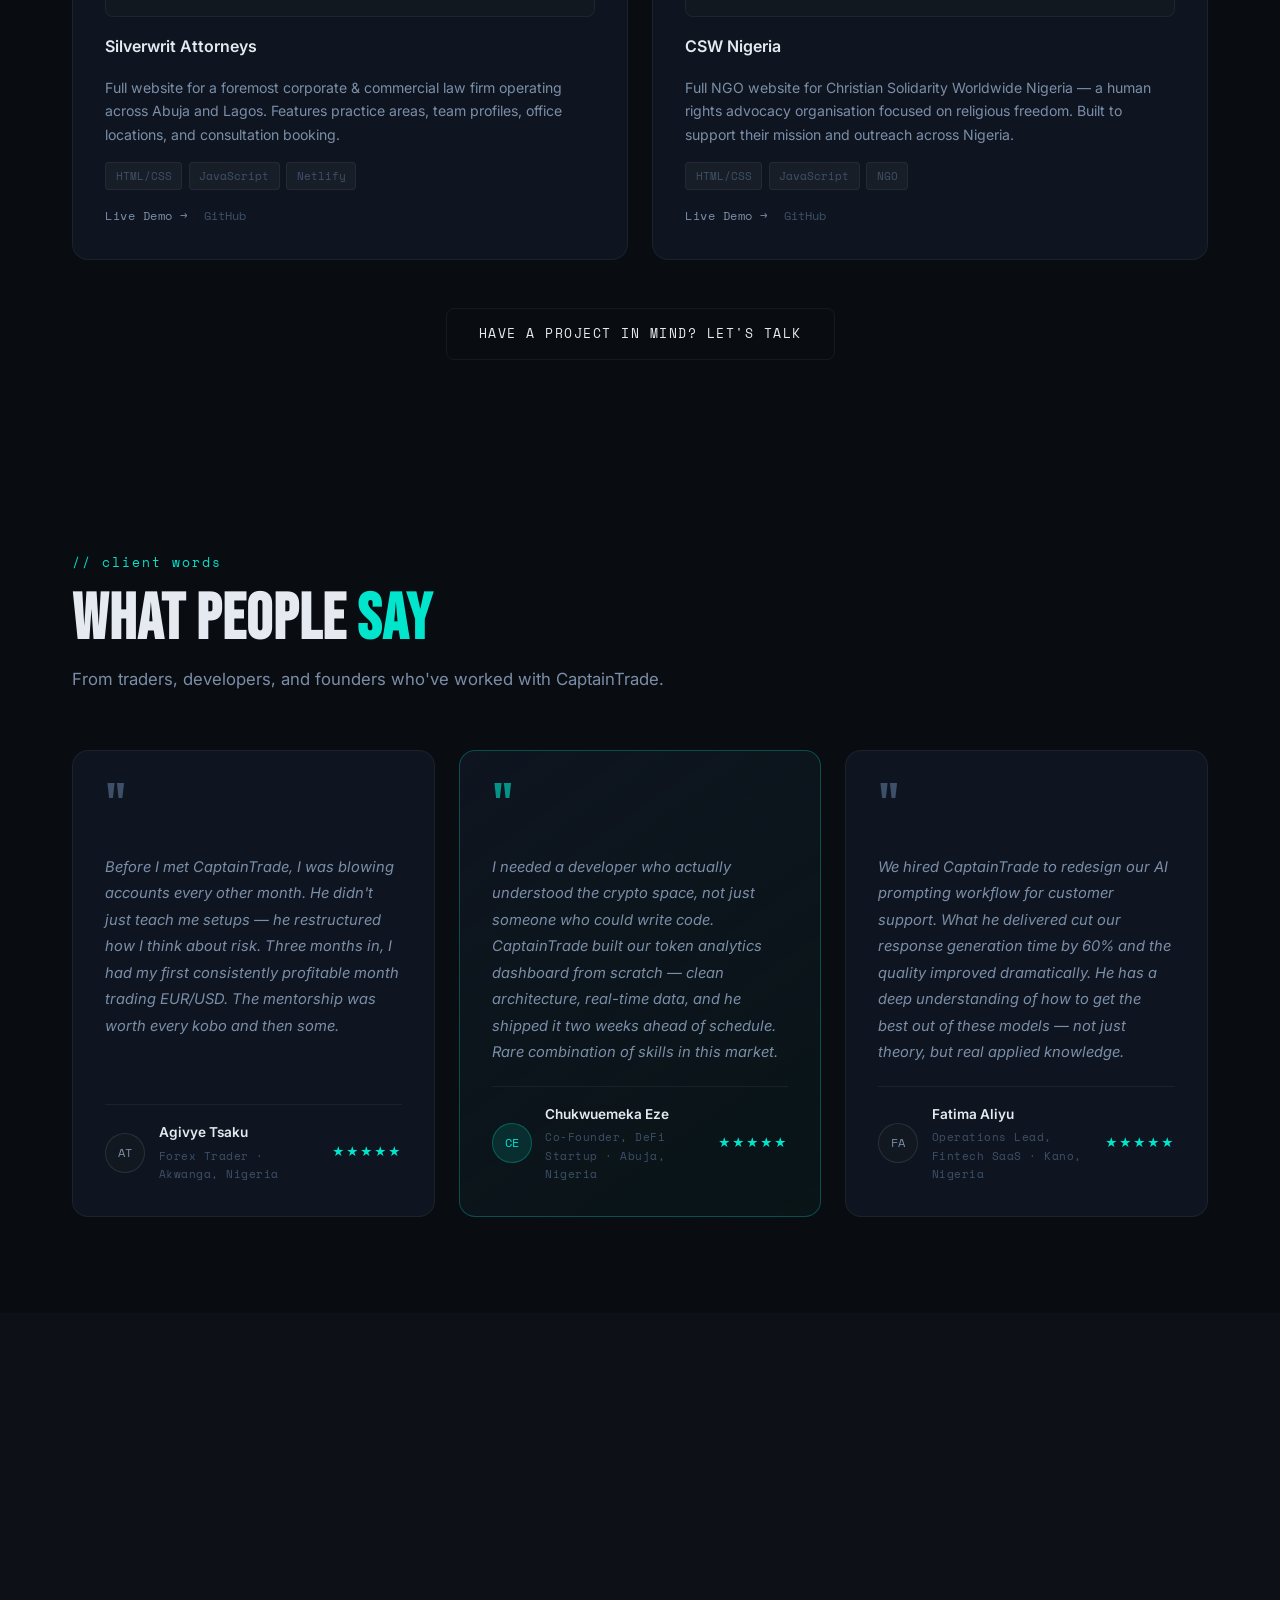
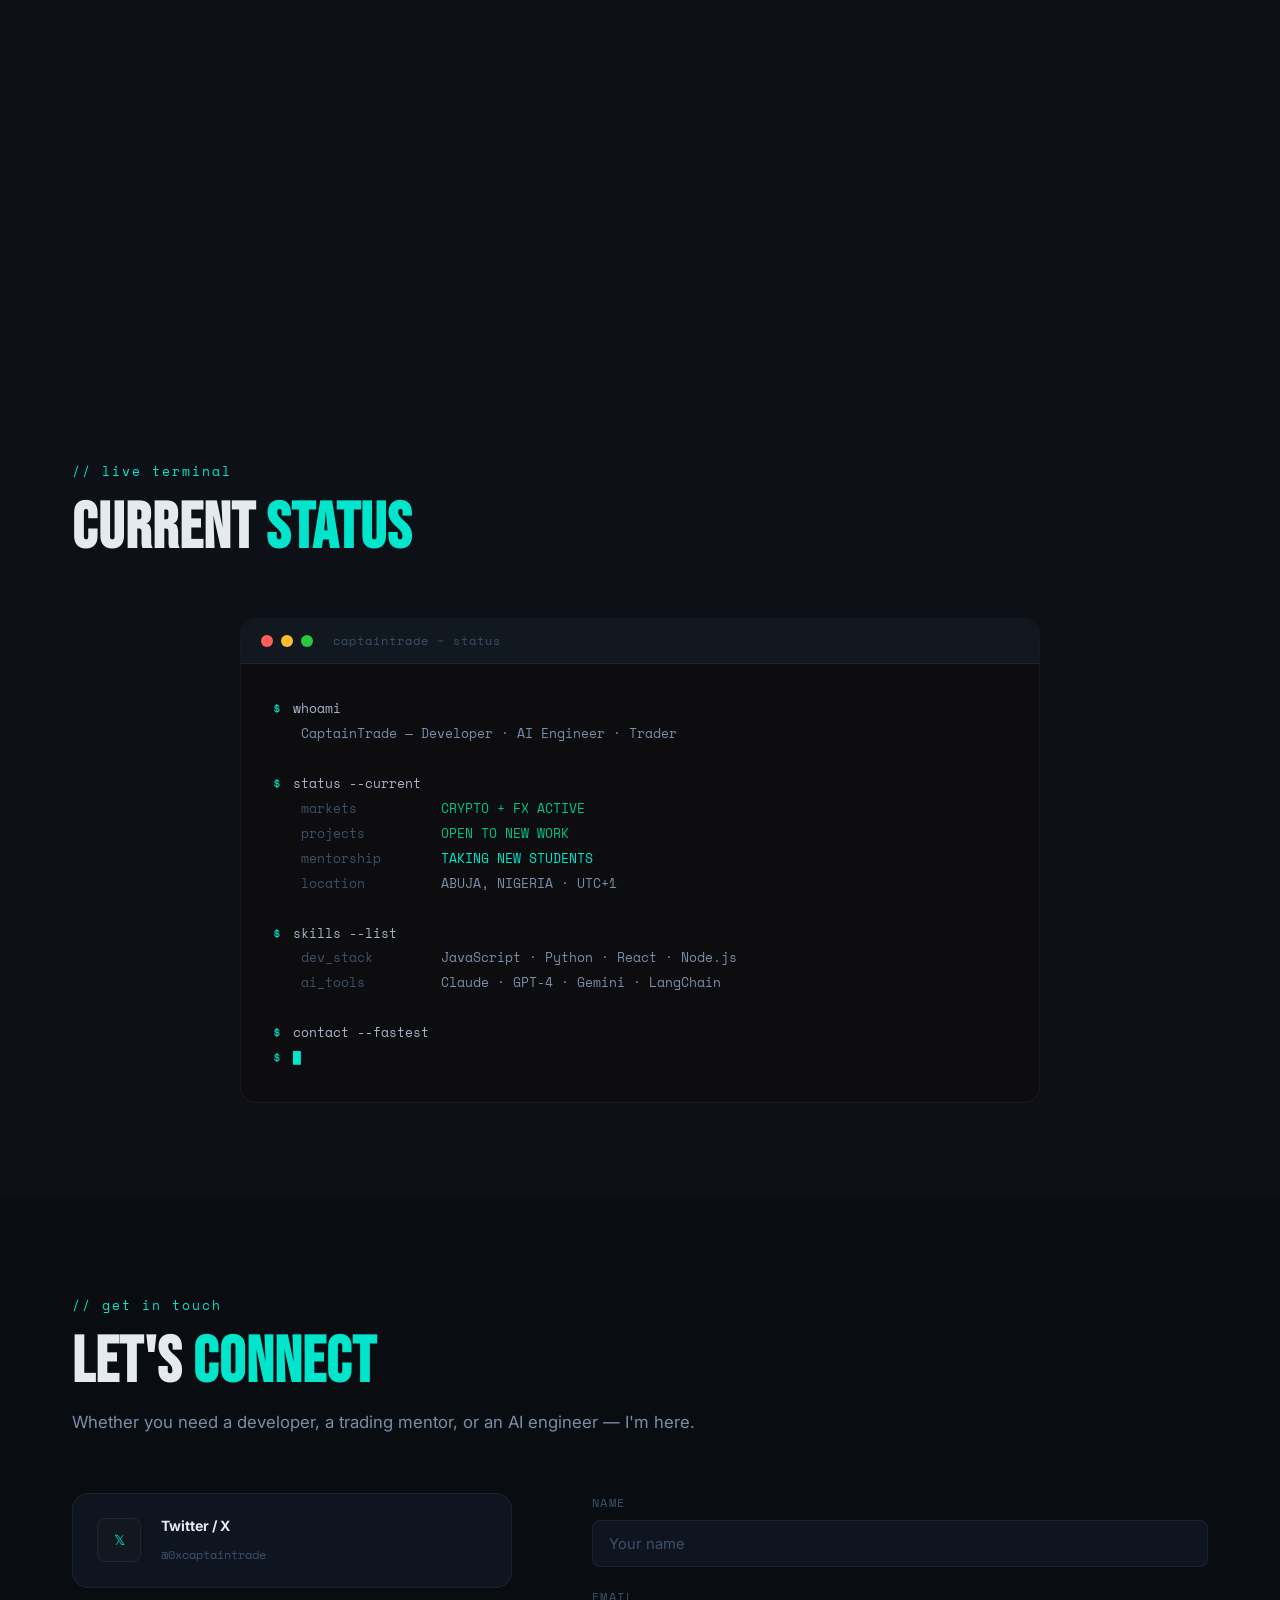
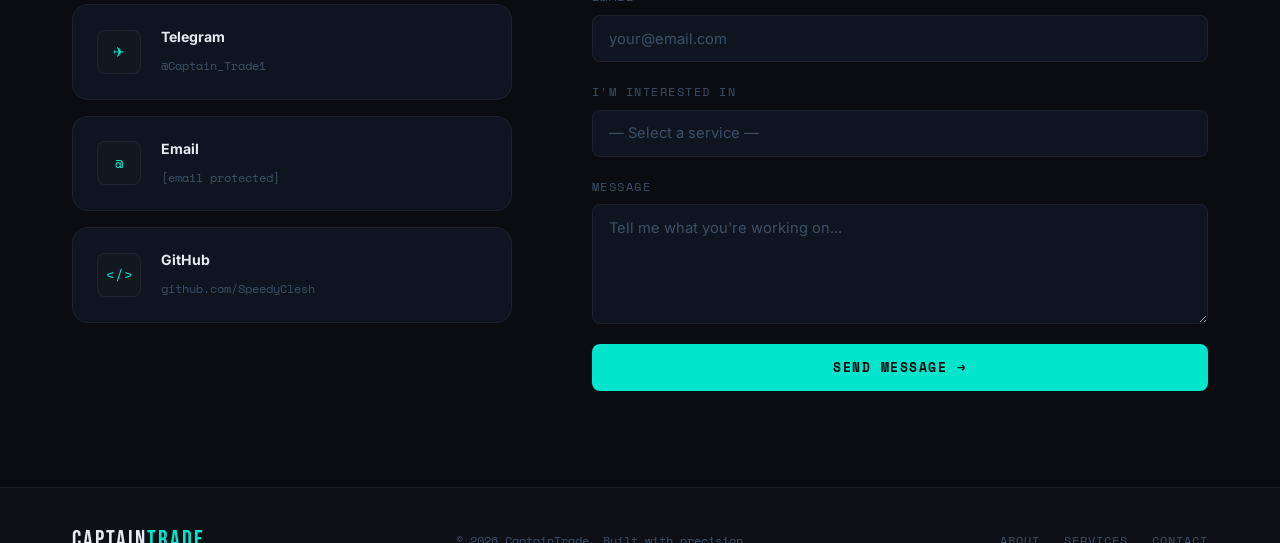
==== commit 8a9a04d9: "feat: real projects — SolanaSnipe, Mayfair, Silverwrit, CSW Nigeria" ====
--- a/index.html
+++ b/index.html
@@ -387,61 +387,88 @@
         <p class="section-label">// selected work</p>
         <h2 class="section-title">Projects</h2>
       </div>
-      <div class="projects-grid">
+      <div class="projects-grid projects-grid-4">
+
+        <!-- PROJECT 1 — SolanaSnipe Bot -->
+        <div class="project-card reveal featured-proj">
+          <div class="project-top">
+            <span class="project-type accent-type">Crypto + AI</span>
+            <span class="project-year">2025</span>
+          </div>
+          <div class="project-img-placeholder accent-proj-bg">
+            <div class="proj-icon">◎</div>
+          </div>
+          <h3 class="project-title">SolanaSnipe Bot</h3>
+          <p class="project-desc">Real-time Solana whale tracking dashboard. Monitors big transactions, whale wallet activity, new token listings, and large trades — with AI-generated summaries powered by Claude.</p>
+          <div class="project-tags">
+            <span>Solana</span><span>Birdeye API</span><span>Claude AI</span><span>JavaScript</span>
+          </div>
+          <div class="project-links">
+            <a href="https://birdeye-solana-snipe.vercel.app/" target="_blank" class="proj-link accent">Live Demo →</a>
+            <a href="https://github.com/SpeedyClesh/birdeye-solana-snipe" target="_blank" class="proj-link-ghost">GitHub</a>
+          </div>
+        </div>
+
+        <!-- PROJECT 2 — Mayfair Hotel -->
         <div class="project-card reveal">
           <div class="project-top">
-            <span class="project-type">Development</span>
-            <span class="project-year">2024</span>
+            <span class="project-type">Web Development</span>
+            <span class="project-year">2025</span>
           </div>
           <div class="project-img-placeholder">
-            <div class="proj-icon">{ }</div>
-          </div>
-          <h3 class="project-title">Trading Dashboard</h3>
-          <p class="project-desc">A real-time Crypto &amp; FX dashboard with live price feeds, portfolio tracker, and custom alert system. Built with React and Node.js.</p>
+            <div class="proj-icon">◈</div>
+          </div>
+          <h3 class="project-title">Mayfair Hotels Wuse 2</h3>
+          <p class="project-desc">Proposed website for a boutique hotel in Abuja, Nigeria. Full booking UI, room showcase, amenities, gallery, and guest reviews — designed to convert visitors into reservations.</p>
           <div class="project-tags">
-            <span>React</span><span>Node.js</span><span>WebSockets</span>
+            <span>HTML/CSS</span><span>JavaScript</span><span>Vercel</span>
           </div>
           <div class="project-links">
-            <a href="#" class="proj-link">Live Demo →</a>
-            <a href="#" class="proj-link-ghost">GitHub</a>
-          </div>
-        </div>
-        <div class="project-card reveal featured-proj">
-          <div class="project-top">
-            <span class="project-type accent-type">AI + Trading</span>
-            <span class="project-year">2024</span>
-          </div>
-          <div class="project-img-placeholder accent-proj-bg">
-            <div class="proj-icon">⚡</div>
-          </div>
-          <h3 class="project-title">AI Market Analyst</h3>
-          <p class="project-desc">An AI-powered tool that analyzes chart screenshots and generates structured trade setups using prompt engineering and Claude API.</p>
-          <div class="project-tags">
-            <span>Claude API</span><span>Python</span><span>Prompt Engineering</span>
-          </div>
-          <div class="project-links">
-            <a href="#" class="proj-link accent">Live Demo →</a>
-            <a href="#" class="proj-link-ghost">GitHub</a>
-          </div>
-        </div>
+            <a href="https://mayfair-hotel-website.vercel.app/" target="_blank" class="proj-link">Live Demo →</a>
+            <a href="https://github.com/SpeedyClesh/mayfair-hotel-website" target="_blank" class="proj-link-ghost">GitHub</a>
+          </div>
+        </div>
+
+        <!-- PROJECT 3 — Silverwrit Attorneys -->
         <div class="project-card reveal">
           <div class="project-top">
-            <span class="project-type">Development</span>
-            <span class="project-year">2023</span>
+            <span class="project-type">Web Development</span>
+            <span class="project-year">2025</span>
           </div>
           <div class="project-img-placeholder">
-            <div class="proj-icon">◈</div>
-          </div>
-          <h3 class="project-title">Prompt Library SaaS</h3>
-          <p class="project-desc">A curated prompt library platform where users can store, share, and rate AI prompts across different LLMs and use cases.</p>
+            <div class="proj-icon">⚖</div>
+          </div>
+          <h3 class="project-title">Silverwrit Attorneys</h3>
+          <p class="project-desc">Full website for a foremost corporate & commercial law firm operating across Abuja and Lagos. Features practice areas, team profiles, office locations, and consultation booking.</p>
           <div class="project-tags">
-            <span>React</span><span>Supabase</span><span>TailwindCSS</span>
+            <span>HTML/CSS</span><span>JavaScript</span><span>Netlify</span>
           </div>
           <div class="project-links">
-            <a href="#" class="proj-link">Live Demo →</a>
-            <a href="#" class="proj-link-ghost">GitHub</a>
-          </div>
-        </div>
+            <a href="https://silverwrit-attorneyss.netlify.app/" target="_blank" class="proj-link">Live Demo →</a>
+            <a href="https://github.com/SpeedyClesh/silverwrit-pitch" target="_blank" class="proj-link-ghost">GitHub</a>
+          </div>
+        </div>
+
+        <!-- PROJECT 4 — CSW Nigeria -->
+        <div class="project-card reveal">
+          <div class="project-top">
+            <span class="project-type">Web Development</span>
+            <span class="project-year">2025</span>
+          </div>
+          <div class="project-img-placeholder">
+            <div class="proj-icon">✦</div>
+          </div>
+          <h3 class="project-title">CSW Nigeria</h3>
+          <p class="project-desc">Full NGO website for Christian Solidarity Worldwide Nigeria — a human rights advocacy organisation focused on religious freedom. Built to support their mission and outreach across Nigeria.</p>
+          <div class="project-tags">
+            <span>HTML/CSS</span><span>JavaScript</span><span>NGO</span>
+          </div>
+          <div class="project-links">
+            <a href="https://cswng-website.vercel.app/" target="_blank" class="proj-link">Live Demo →</a>
+            <a href="https://github.com/SpeedyClesh/cswng-website" target="_blank" class="proj-link-ghost">GitHub</a>
+          </div>
+        </div>
+
       </div>
       <div class="projects-cta reveal">
         <a href="#contact" class="btn-outline">Have a Project in Mind? Let's Talk</a>
@@ -590,7 +617,7 @@
           </div>
         </div>
         <div class="contact-right reveal-right">
-          <form class="contact-form" id="contactForm" action="https://formspree.io/f/xzdkjkwz" method="POST">
+          <form class="contact-form" id="contactForm" action="https://formspree.io/f/YOUR_FORM_ID" method="POST">
             <!-- Formspree config -->
             <input type="hidden" name="_subject" value="New message from CaptainTrade.dev" />
             <input type="hidden" name="_next" value="" />
--- a/css/style.css
+++ b/css/style.css
@@ -878,6 +878,11 @@
   grid-template-columns: repeat(3, 1fr);
   gap: 1.5rem;
   margin-bottom: 3rem;
+}
+
+/* 4-project 2x2 layout */
+.projects-grid-4 {
+  grid-template-columns: repeat(2, 1fr);
 }
 
 .project-card {
@@ -1447,7 +1452,8 @@
     grid-template-columns: 1fr;
   }
 
-  .projects-grid {
+  .projects-grid,
+  .projects-grid-4 {
     grid-template-columns: 1fr;
   }
 
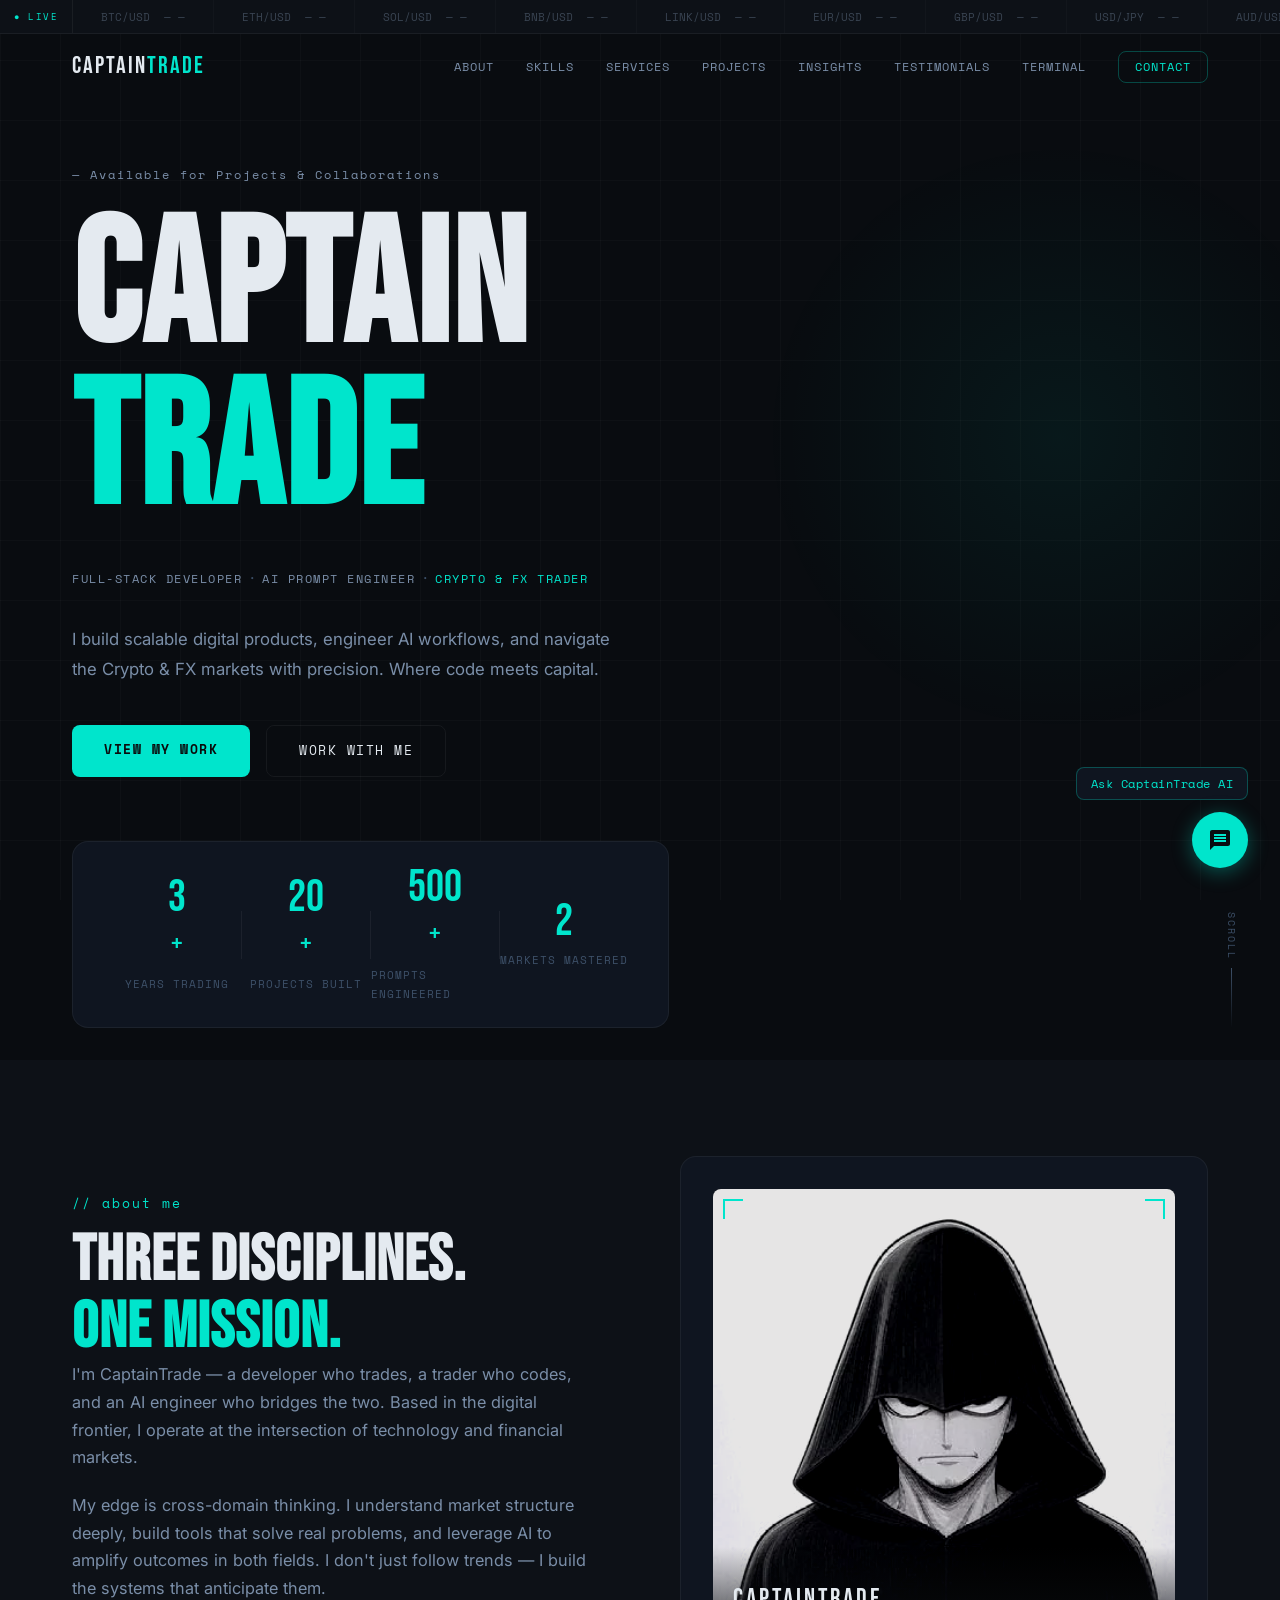
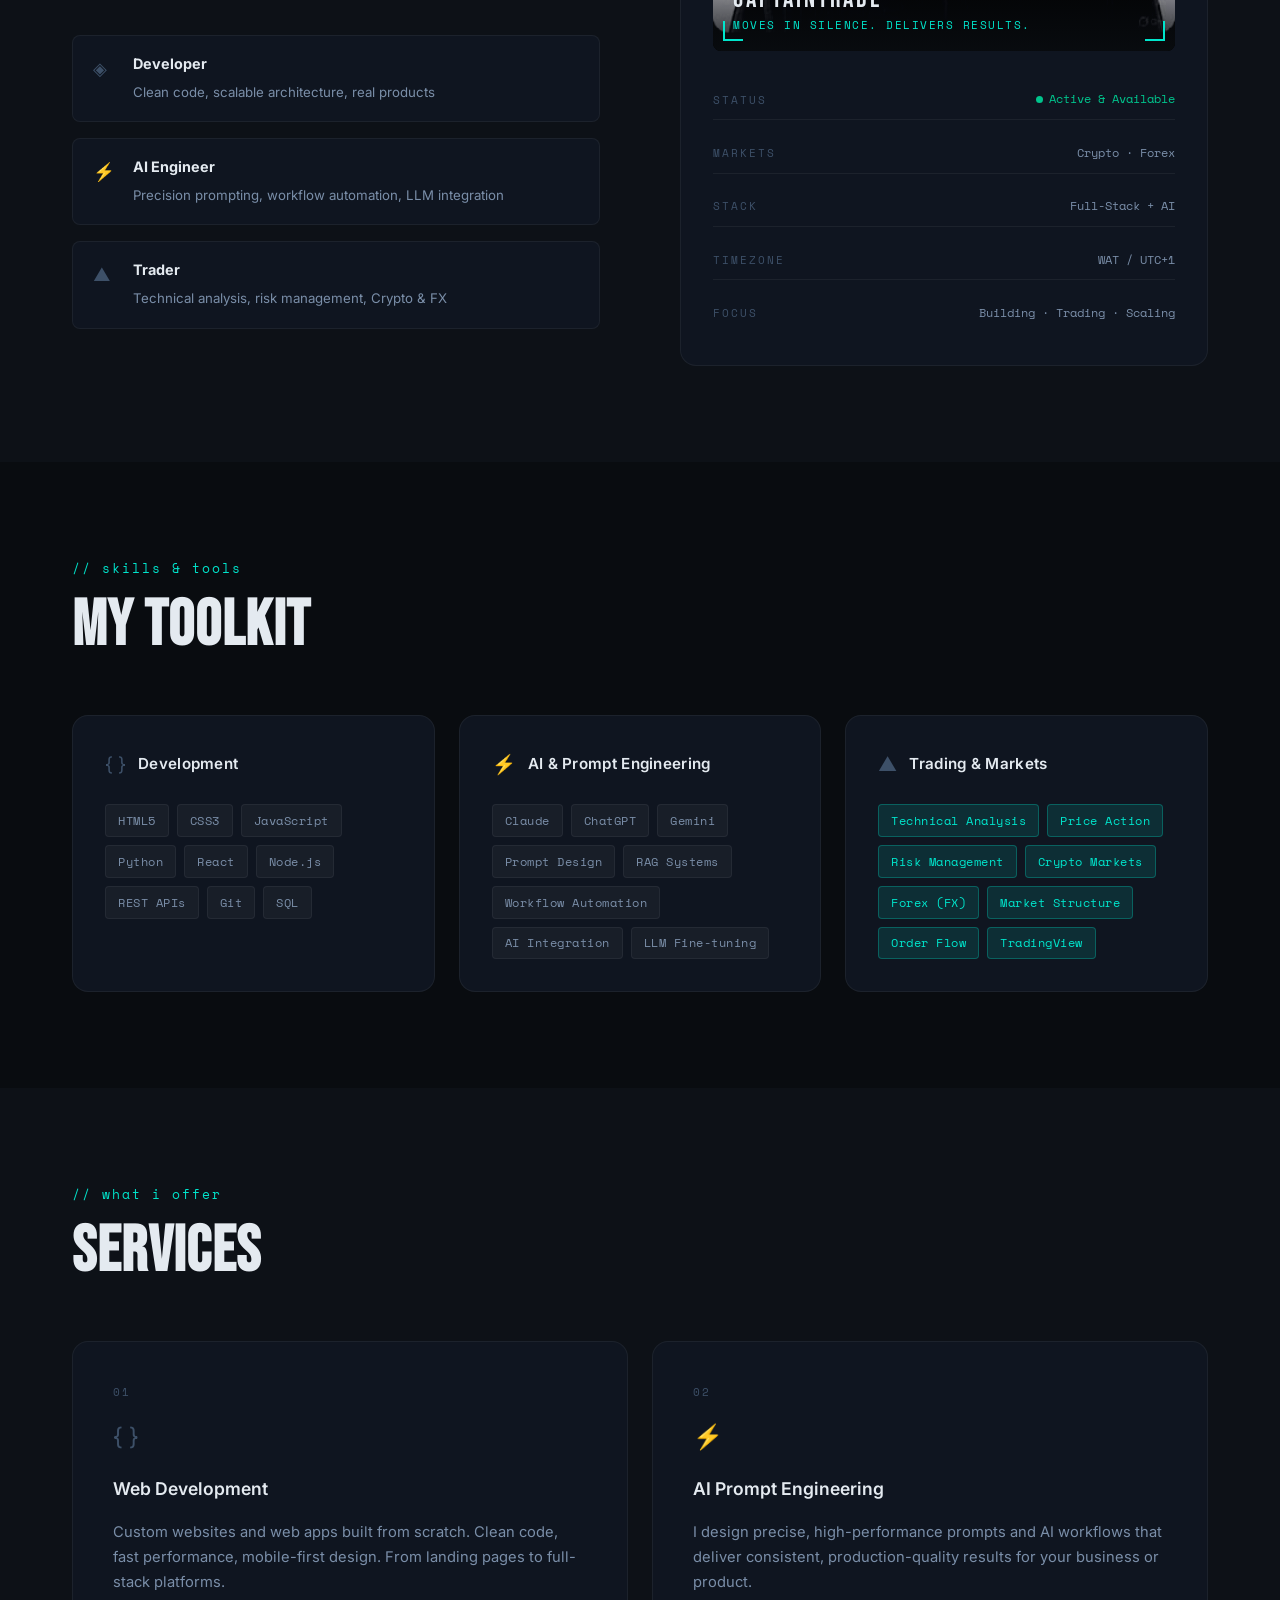
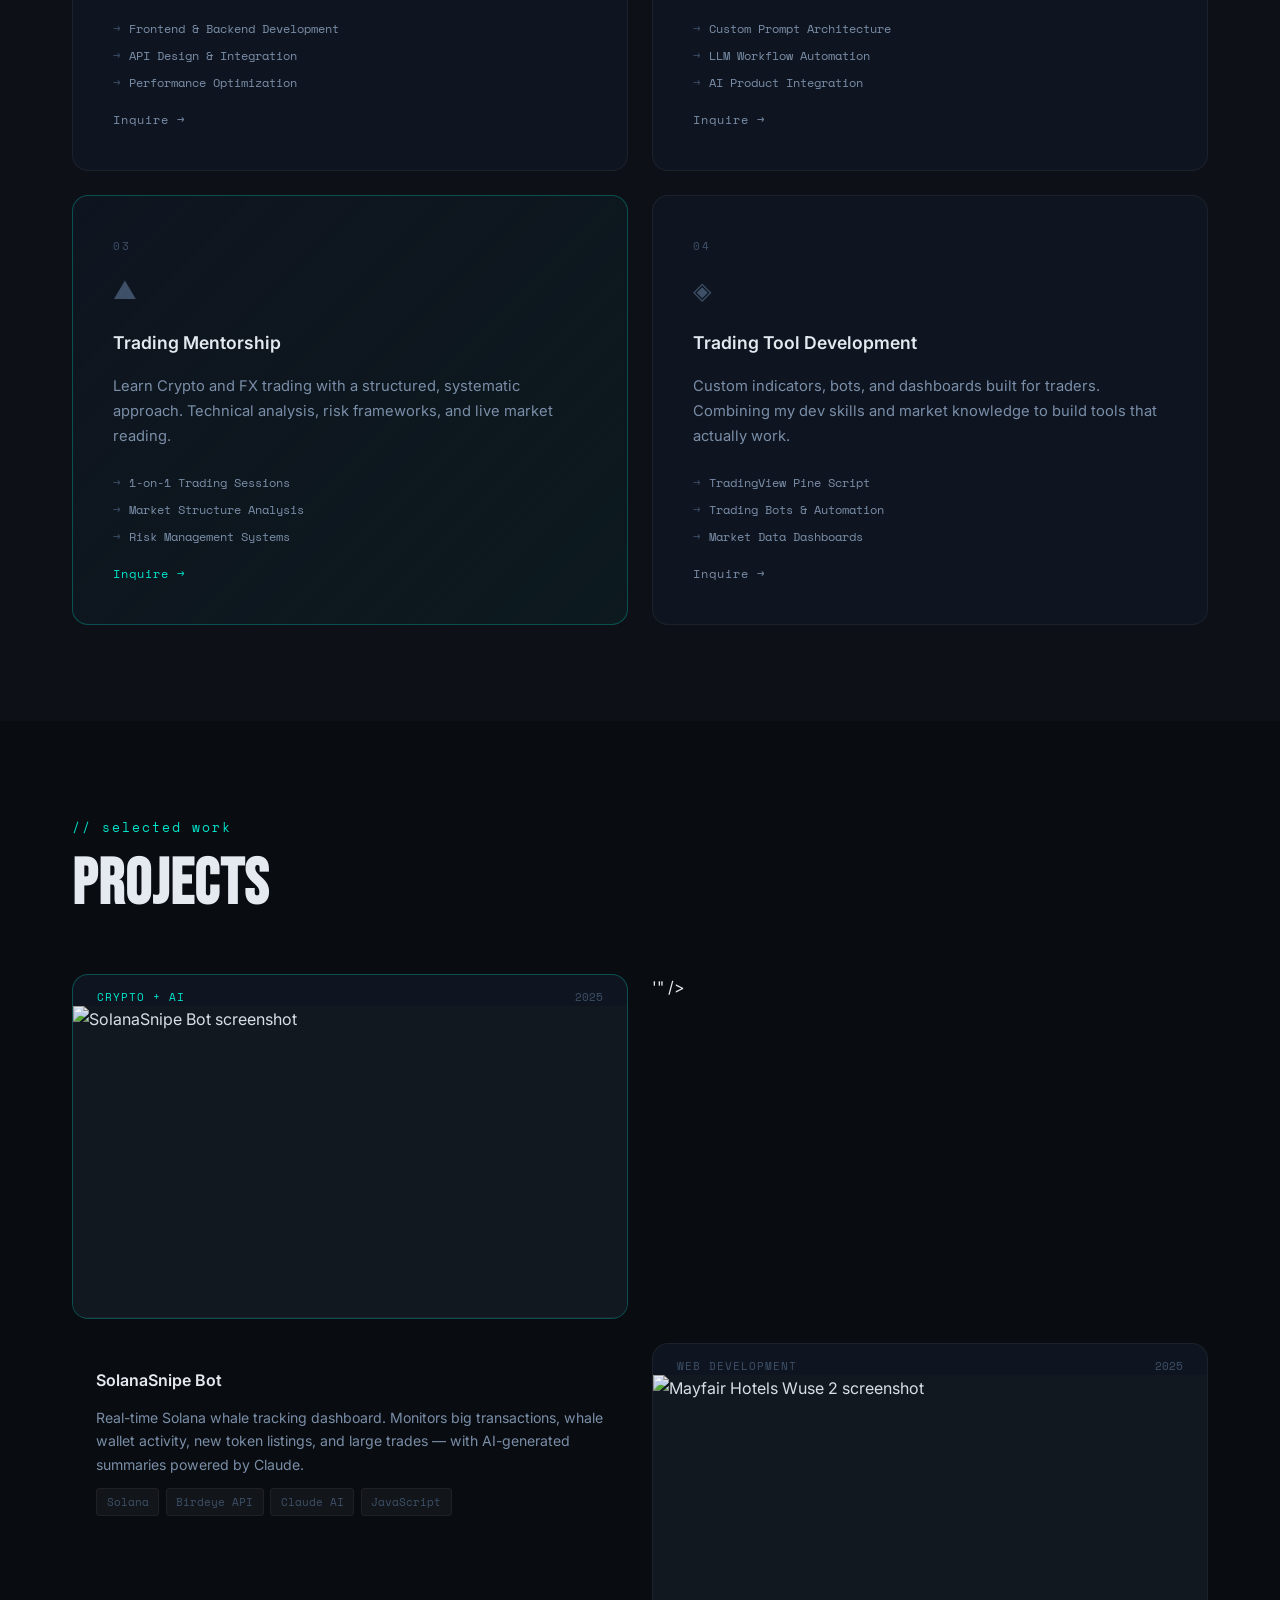
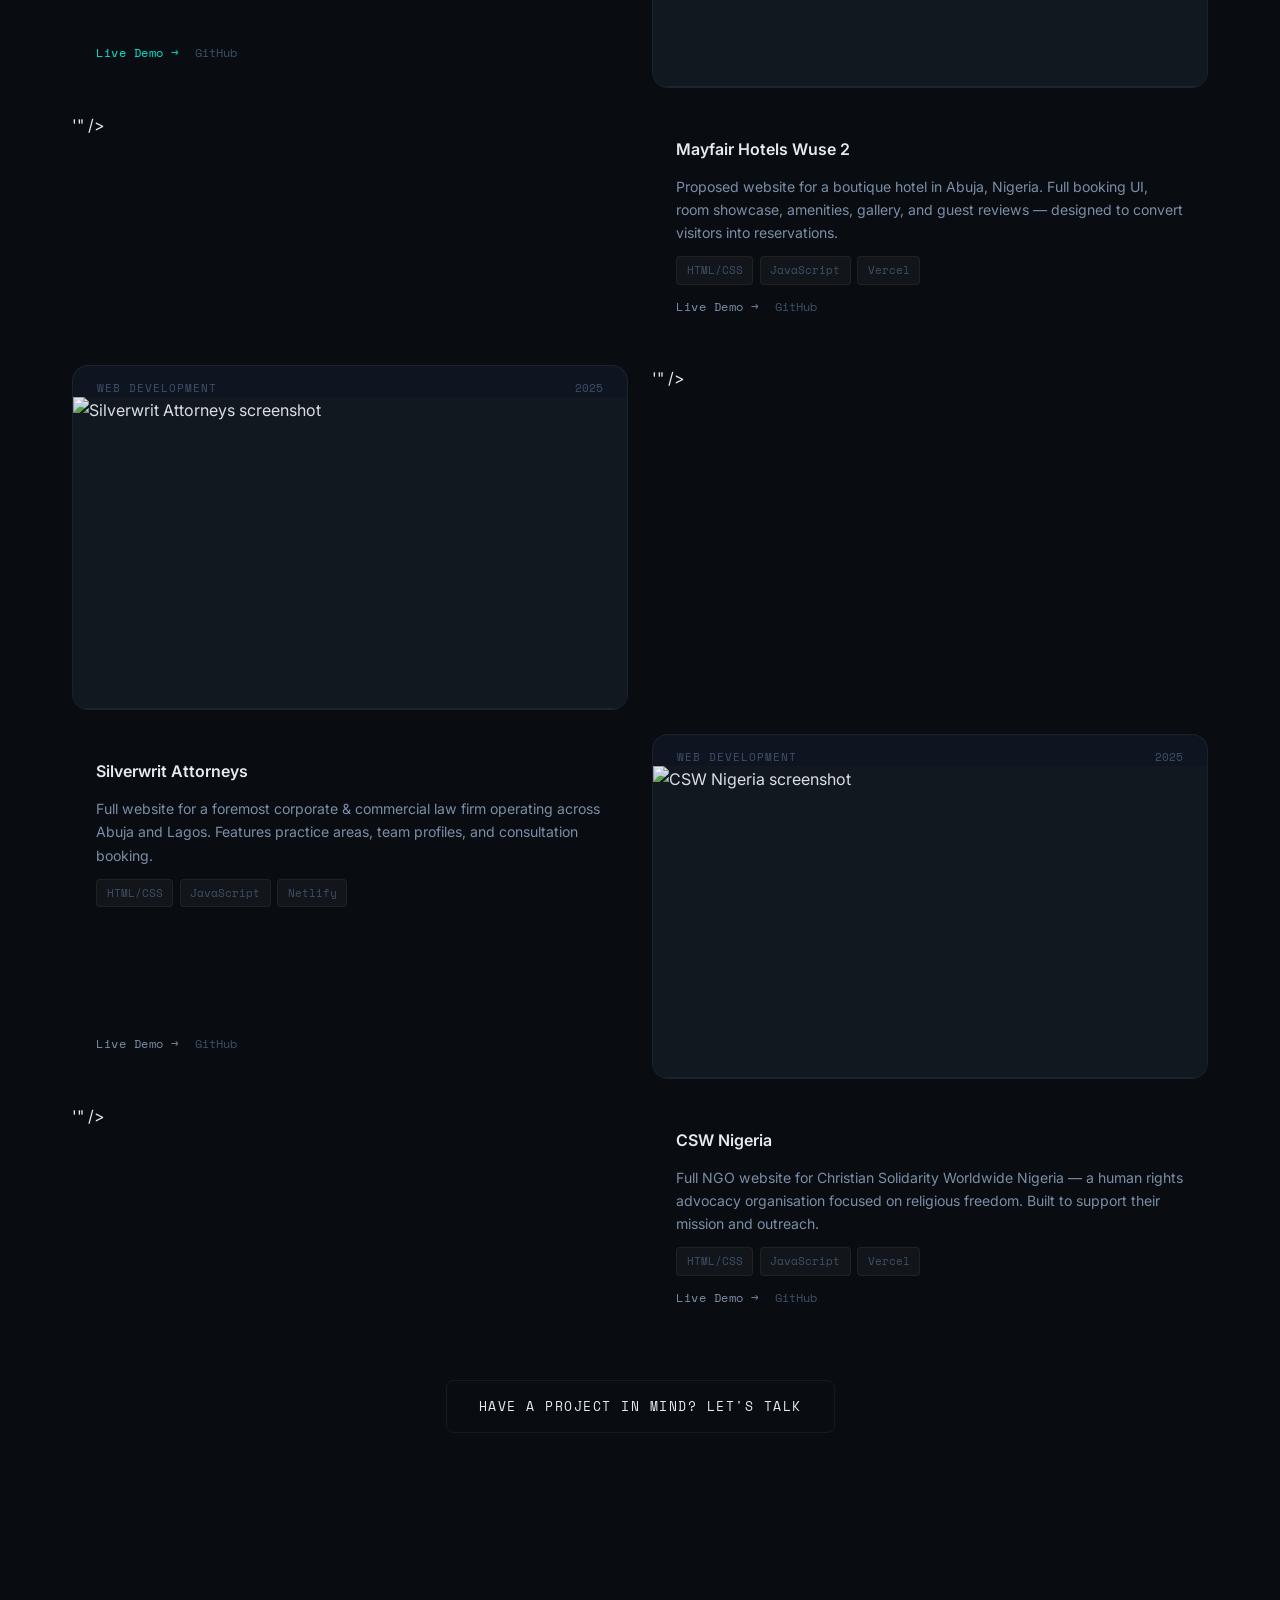
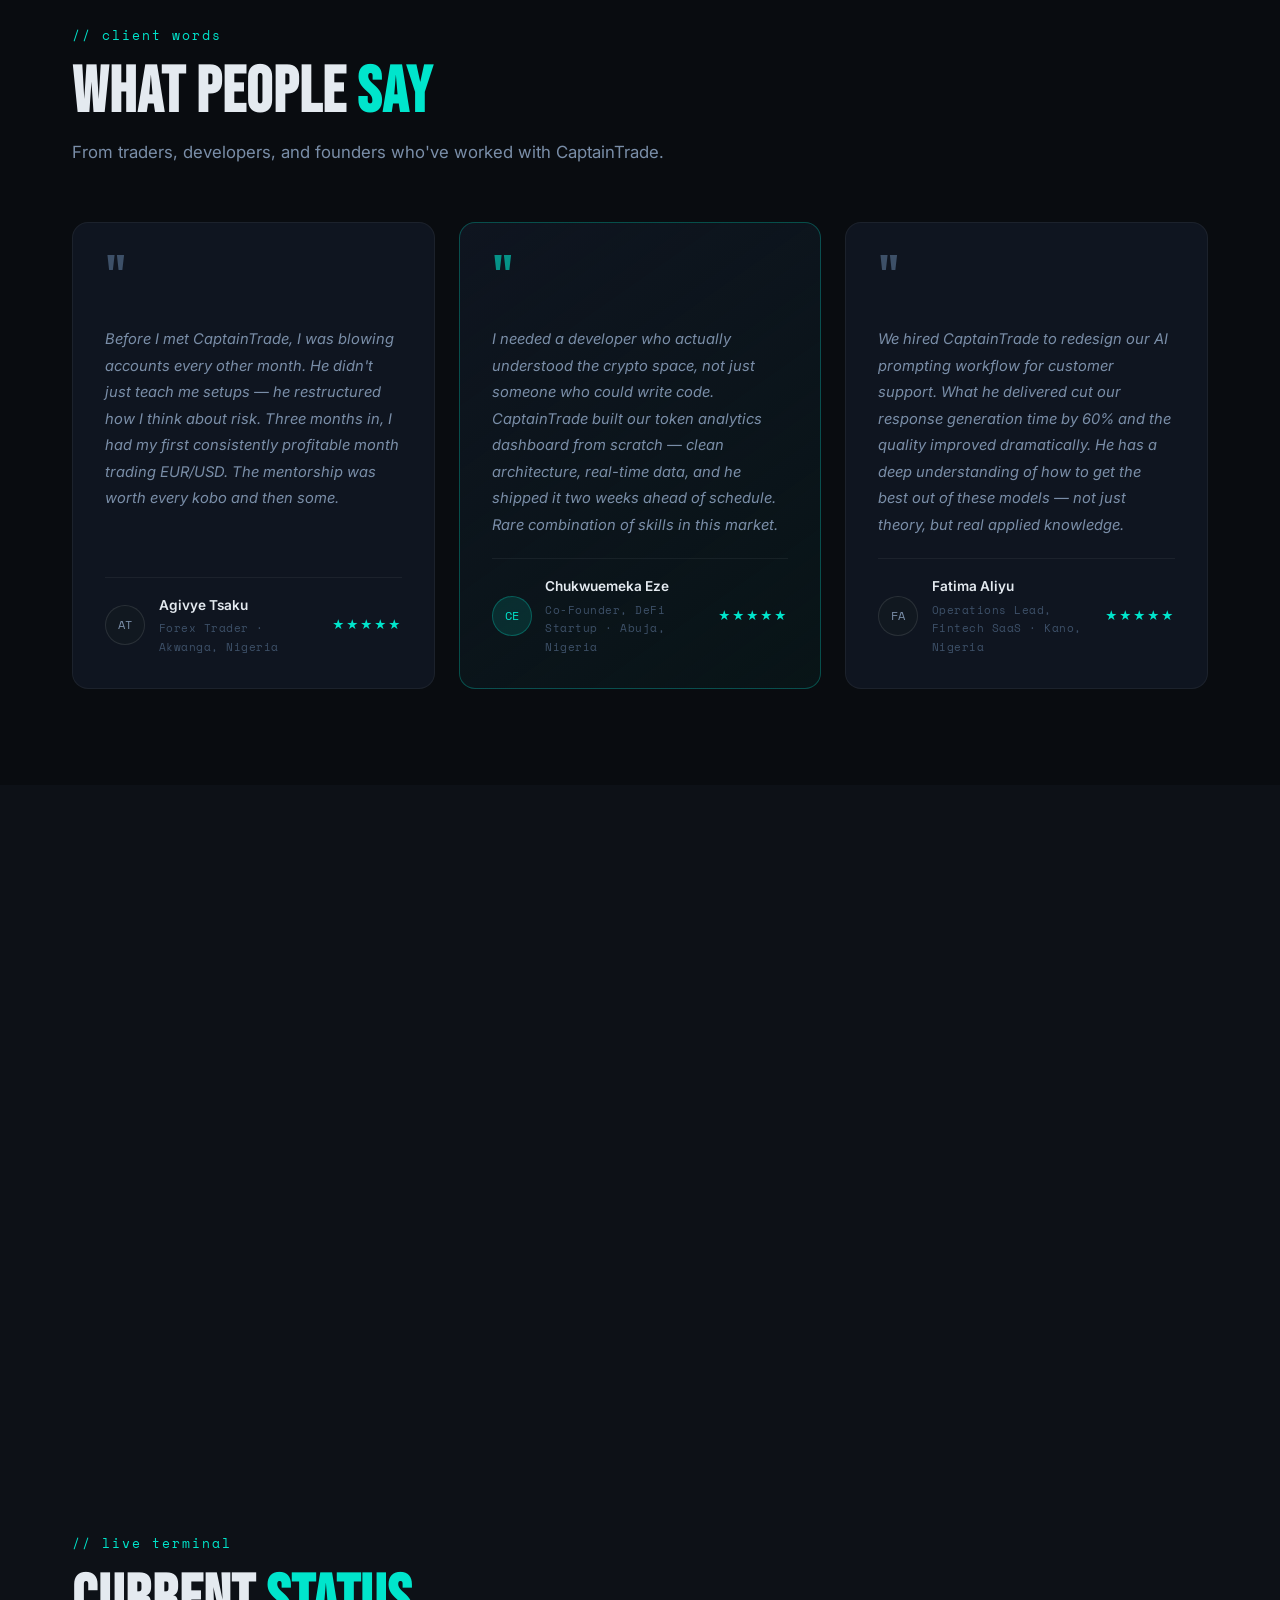
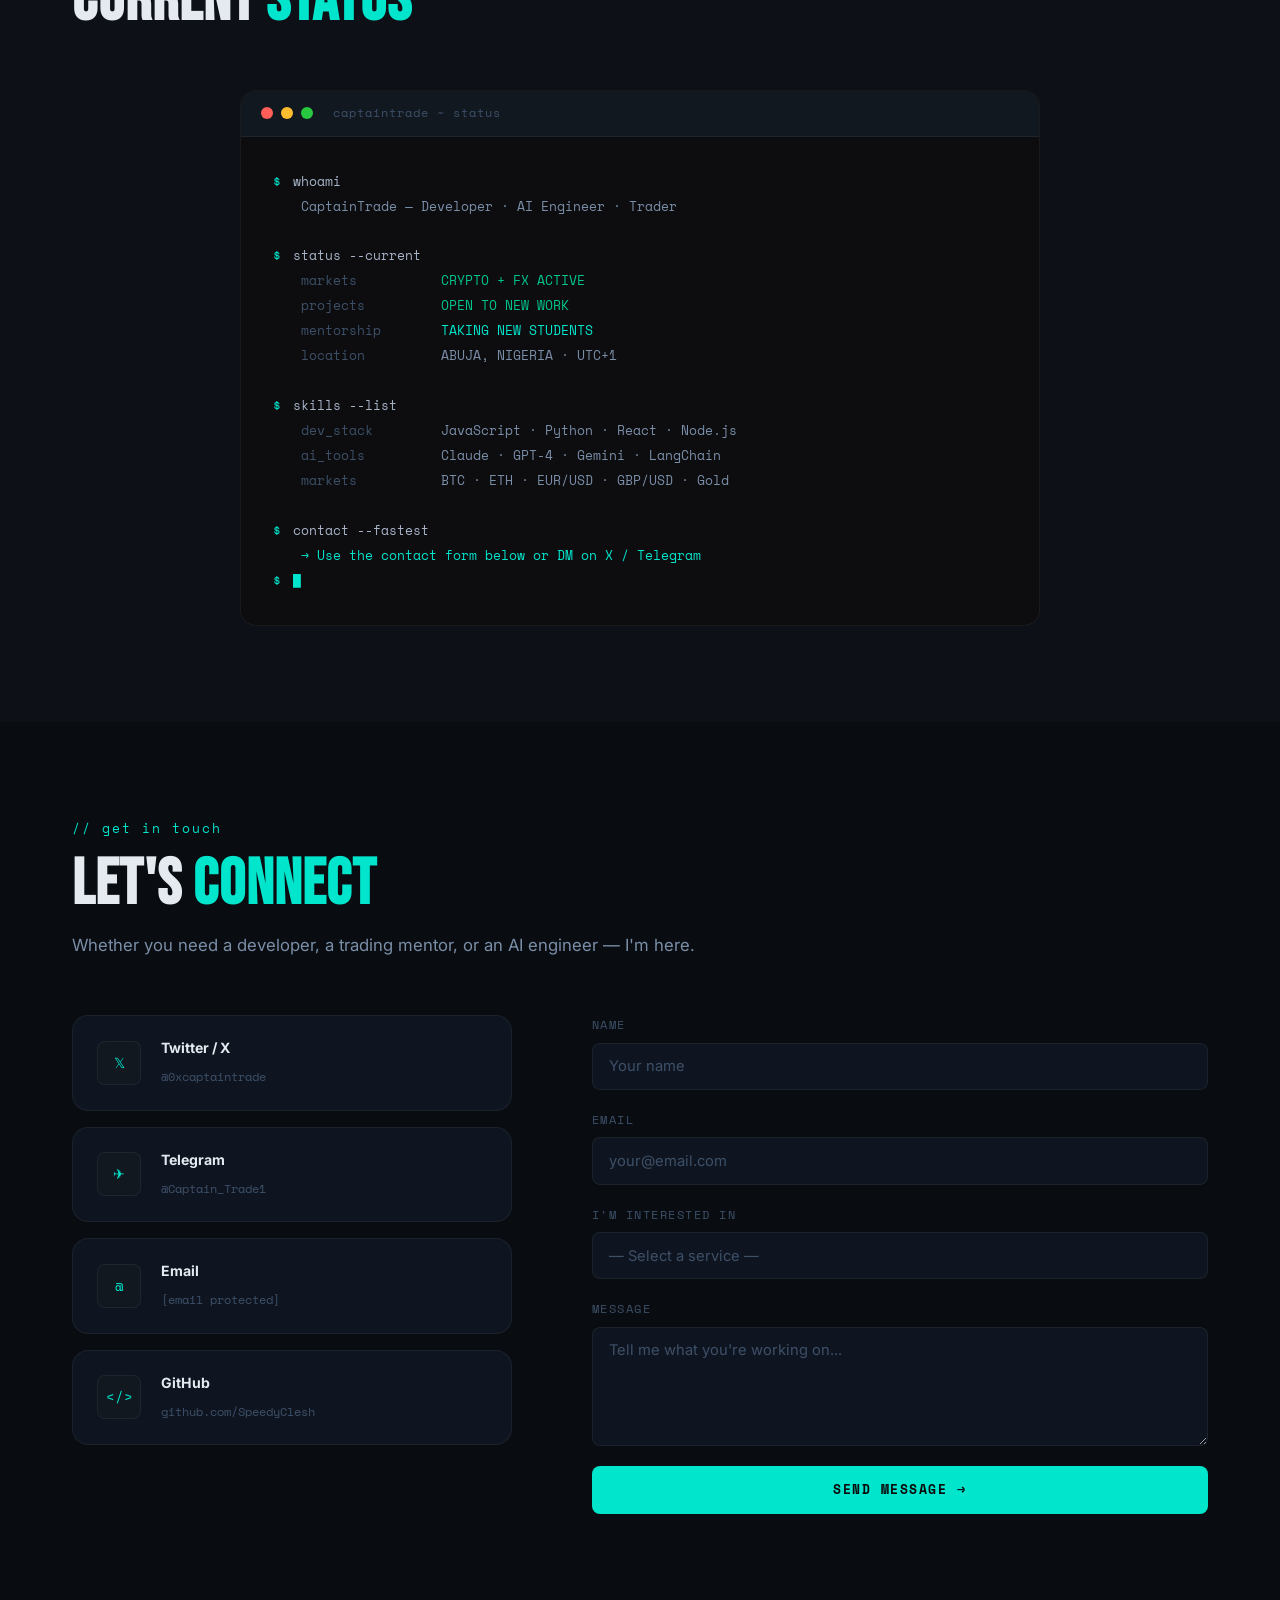
==== commit 2771a7a2: "feat: dynamic projects with live screenshots + skeleton loading" ====
--- a/index.html
+++ b/index.html
@@ -387,88 +387,12 @@
         <p class="section-label">// selected work</p>
         <h2 class="section-title">Projects</h2>
       </div>
-      <div class="projects-grid projects-grid-4">
-
-        <!-- PROJECT 1 — SolanaSnipe Bot -->
-        <div class="project-card reveal featured-proj">
-          <div class="project-top">
-            <span class="project-type accent-type">Crypto + AI</span>
-            <span class="project-year">2025</span>
-          </div>
-          <div class="project-img-placeholder accent-proj-bg">
-            <div class="proj-icon">◎</div>
-          </div>
-          <h3 class="project-title">SolanaSnipe Bot</h3>
-          <p class="project-desc">Real-time Solana whale tracking dashboard. Monitors big transactions, whale wallet activity, new token listings, and large trades — with AI-generated summaries powered by Claude.</p>
-          <div class="project-tags">
-            <span>Solana</span><span>Birdeye API</span><span>Claude AI</span><span>JavaScript</span>
-          </div>
-          <div class="project-links">
-            <a href="https://birdeye-solana-snipe.vercel.app/" target="_blank" class="proj-link accent">Live Demo →</a>
-            <a href="https://github.com/SpeedyClesh/birdeye-solana-snipe" target="_blank" class="proj-link-ghost">GitHub</a>
-          </div>
-        </div>
-
-        <!-- PROJECT 2 — Mayfair Hotel -->
-        <div class="project-card reveal">
-          <div class="project-top">
-            <span class="project-type">Web Development</span>
-            <span class="project-year">2025</span>
-          </div>
-          <div class="project-img-placeholder">
-            <div class="proj-icon">◈</div>
-          </div>
-          <h3 class="project-title">Mayfair Hotels Wuse 2</h3>
-          <p class="project-desc">Proposed website for a boutique hotel in Abuja, Nigeria. Full booking UI, room showcase, amenities, gallery, and guest reviews — designed to convert visitors into reservations.</p>
-          <div class="project-tags">
-            <span>HTML/CSS</span><span>JavaScript</span><span>Vercel</span>
-          </div>
-          <div class="project-links">
-            <a href="https://mayfair-hotel-website.vercel.app/" target="_blank" class="proj-link">Live Demo →</a>
-            <a href="https://github.com/SpeedyClesh/mayfair-hotel-website" target="_blank" class="proj-link-ghost">GitHub</a>
-          </div>
-        </div>
-
-        <!-- PROJECT 3 — Silverwrit Attorneys -->
-        <div class="project-card reveal">
-          <div class="project-top">
-            <span class="project-type">Web Development</span>
-            <span class="project-year">2025</span>
-          </div>
-          <div class="project-img-placeholder">
-            <div class="proj-icon">⚖</div>
-          </div>
-          <h3 class="project-title">Silverwrit Attorneys</h3>
-          <p class="project-desc">Full website for a foremost corporate & commercial law firm operating across Abuja and Lagos. Features practice areas, team profiles, office locations, and consultation booking.</p>
-          <div class="project-tags">
-            <span>HTML/CSS</span><span>JavaScript</span><span>Netlify</span>
-          </div>
-          <div class="project-links">
-            <a href="https://silverwrit-attorneyss.netlify.app/" target="_blank" class="proj-link">Live Demo →</a>
-            <a href="https://github.com/SpeedyClesh/silverwrit-pitch" target="_blank" class="proj-link-ghost">GitHub</a>
-          </div>
-        </div>
-
-        <!-- PROJECT 4 — CSW Nigeria -->
-        <div class="project-card reveal">
-          <div class="project-top">
-            <span class="project-type">Web Development</span>
-            <span class="project-year">2025</span>
-          </div>
-          <div class="project-img-placeholder">
-            <div class="proj-icon">✦</div>
-          </div>
-          <h3 class="project-title">CSW Nigeria</h3>
-          <p class="project-desc">Full NGO website for Christian Solidarity Worldwide Nigeria — a human rights advocacy organisation focused on religious freedom. Built to support their mission and outreach across Nigeria.</p>
-          <div class="project-tags">
-            <span>HTML/CSS</span><span>JavaScript</span><span>NGO</span>
-          </div>
-          <div class="project-links">
-            <a href="https://cswng-website.vercel.app/" target="_blank" class="proj-link">Live Demo →</a>
-            <a href="https://github.com/SpeedyClesh/cswng-website" target="_blank" class="proj-link-ghost">GitHub</a>
-          </div>
-        </div>
-
+      <div class="projects-grid projects-grid-4" id="projectsGrid">
+        <!-- Rendered dynamically by js/projects.js -->
+        <div class="project-skeleton"></div>
+        <div class="project-skeleton"></div>
+        <div class="project-skeleton"></div>
+        <div class="project-skeleton"></div>
       </div>
       <div class="projects-cta reveal">
         <a href="#contact" class="btn-outline">Have a Project in Mind? Let's Talk</a>
@@ -674,6 +598,7 @@
   </footer>
 
   <script src="js/main.js" defer></script>
+  <script src="js/projects.js" defer></script>
   <script src="js/widget.js" defer></script>
 </body>
 </html>
--- a/css/style.css
+++ b/css/style.css
@@ -889,10 +889,9 @@
   background: var(--bg-card);
   border: 1px solid var(--border);
   border-radius: var(--radius-lg);
-  padding: 2rem;
-  display: flex;
-  flex-direction: column;
-  gap: 1rem;
+  overflow: hidden;
+  display: flex;
+  flex-direction: column;
   transition: border-color var(--transition), transform var(--transition);
 }
 
@@ -910,10 +909,92 @@
   box-shadow: 0 20px 60px rgba(0,229,204,0.07);
 }
 
+/* Screenshot image wrapper */
+.proj-img-wrap {
+  width: 100%;
+  aspect-ratio: 16 / 9;
+  overflow: hidden;
+  position: relative;
+  background: var(--bg-3);
+  border-bottom: 1px solid var(--border);
+  flex-shrink: 0;
+}
+
+.proj-screenshot {
+  width: 100%;
+  height: 100%;
+  object-fit: cover;
+  object-position: top center;
+  display: block;
+  transition: transform 0.5s ease, filter 0.5s ease;
+  filter: brightness(0.95);
+}
+
+.project-card:hover .proj-screenshot {
+  transform: scale(1.04);
+  filter: brightness(1.0);
+}
+
+/* Hover overlay — "View Live" */
+.proj-img-overlay {
+  position: absolute;
+  inset: 0;
+  background: rgba(0,0,0,0.55);
+  display: flex;
+  align-items: center;
+  justify-content: center;
+  opacity: 0;
+  transition: opacity 0.3s ease;
+  text-decoration: none;
+  backdrop-filter: blur(2px);
+}
+
+.proj-img-overlay span {
+  font-family: var(--font-mono);
+  font-size: 0.85rem;
+  color: var(--accent);
+  letter-spacing: 2px;
+  text-transform: uppercase;
+  border: 1px solid var(--border-accent);
+  padding: 0.5rem 1.25rem;
+  border-radius: var(--radius);
+  background: var(--accent-dim);
+  transition: background var(--transition);
+}
+
+.project-card:hover .proj-img-overlay {
+  opacity: 1;
+}
+
+/* Fallback when screenshot fails */
+.proj-img-fallback {
+  width: 100%;
+  height: 100%;
+  display: flex;
+  align-items: center;
+  justify-content: center;
+  background: var(--bg-3);
+}
+
+.proj-icon {
+  font-size: 2.5rem;
+  color: var(--text-dim);
+}
+
+/* Project content area */
+.project-content {
+  padding: 1.5rem;
+  display: flex;
+  flex-direction: column;
+  gap: 0.75rem;
+  flex: 1;
+}
+
 .project-top {
   display: flex;
   justify-content: space-between;
   align-items: center;
+  padding: 0.75rem 1.5rem 0;
 }
 
 .project-type {
@@ -932,23 +1013,18 @@
   color: var(--text-dim);
 }
 
+/* Keep old placeholder for any remaining usage */
 .project-img-placeholder {
   width: 100%;
-  height: 120px;
+  height: 160px;
   background: var(--bg-3);
-  border-radius: var(--radius);
-  border: 1px solid var(--border);
+  border-bottom: 1px solid var(--border);
   display: flex;
   align-items: center;
   justify-content: center;
 }
 
-.accent-proj-bg { background: var(--accent-dim); border-color: var(--border-accent); }
-
-.proj-icon {
-  font-size: 2rem;
-  color: var(--text-dim);
-}
+.accent-proj-bg { background: var(--accent-dim); }
 
 .project-title {
   font-size: 1rem;
@@ -1393,6 +1469,41 @@
 
 .footer-links a:hover { color: var(--accent); }
 
+/* ---------- SKELETON SHIMMER ---------- */
+@keyframes shimmer {
+  0%   { background-position: -800px 0; }
+  100% { background-position: 800px 0; }
+}
+
+.shimmer {
+  background: linear-gradient(
+    90deg,
+    var(--bg-3) 0%,
+    rgba(255,255,255,0.04) 50%,
+    var(--bg-3) 100%
+  );
+  background-size: 800px 100%;
+  animation: shimmer 1.6s infinite linear;
+  border-radius: var(--radius);
+}
+
+.skeleton-img {
+  width: 100%;
+  aspect-ratio: 16 / 9;
+  border-radius: 0;
+}
+
+.skeleton-line {
+  display: block;
+}
+
+.project-skeleton-card {
+  background: var(--bg-card);
+  border: 1px solid var(--border);
+  border-radius: var(--radius-lg);
+  overflow: hidden;
+}
+
 /* ---------- SCROLL ANIMATIONS ---------- */
 .reveal, .reveal-right, .reveal-delay {
   opacity: 0;
